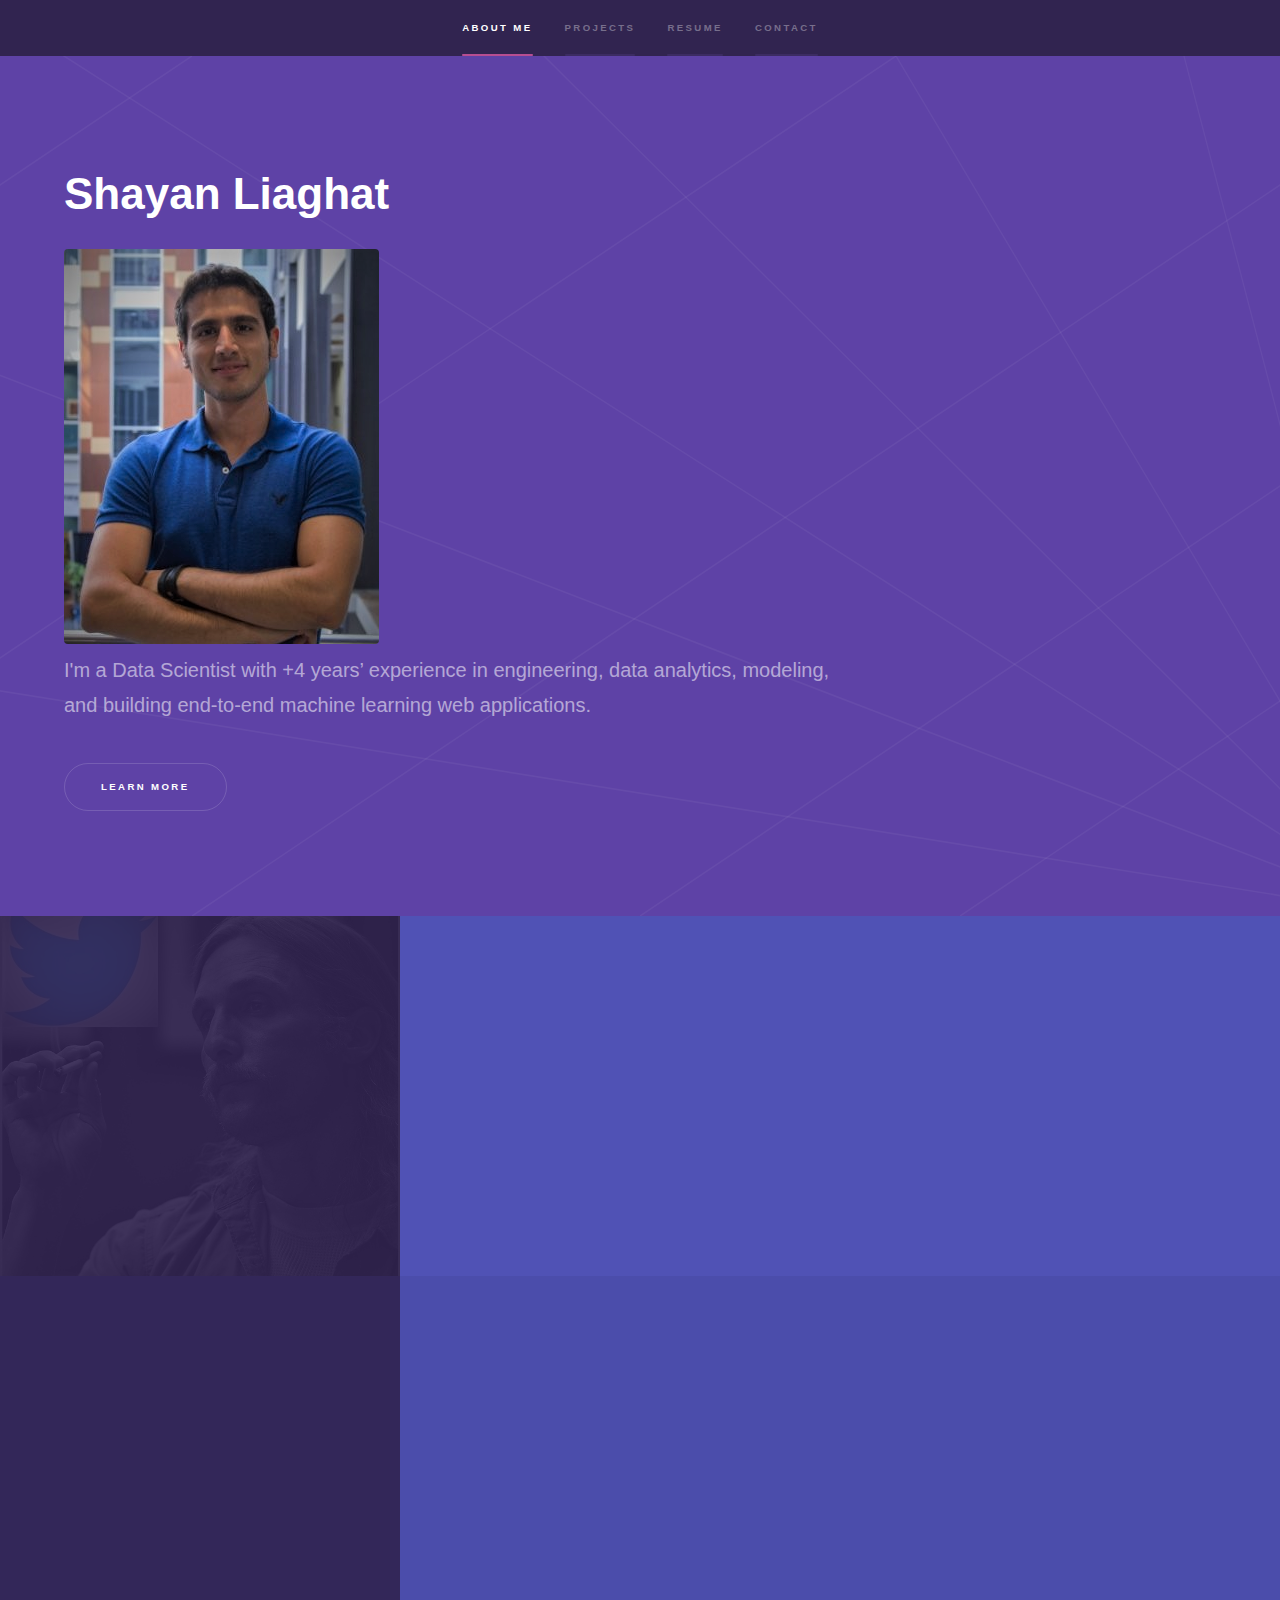
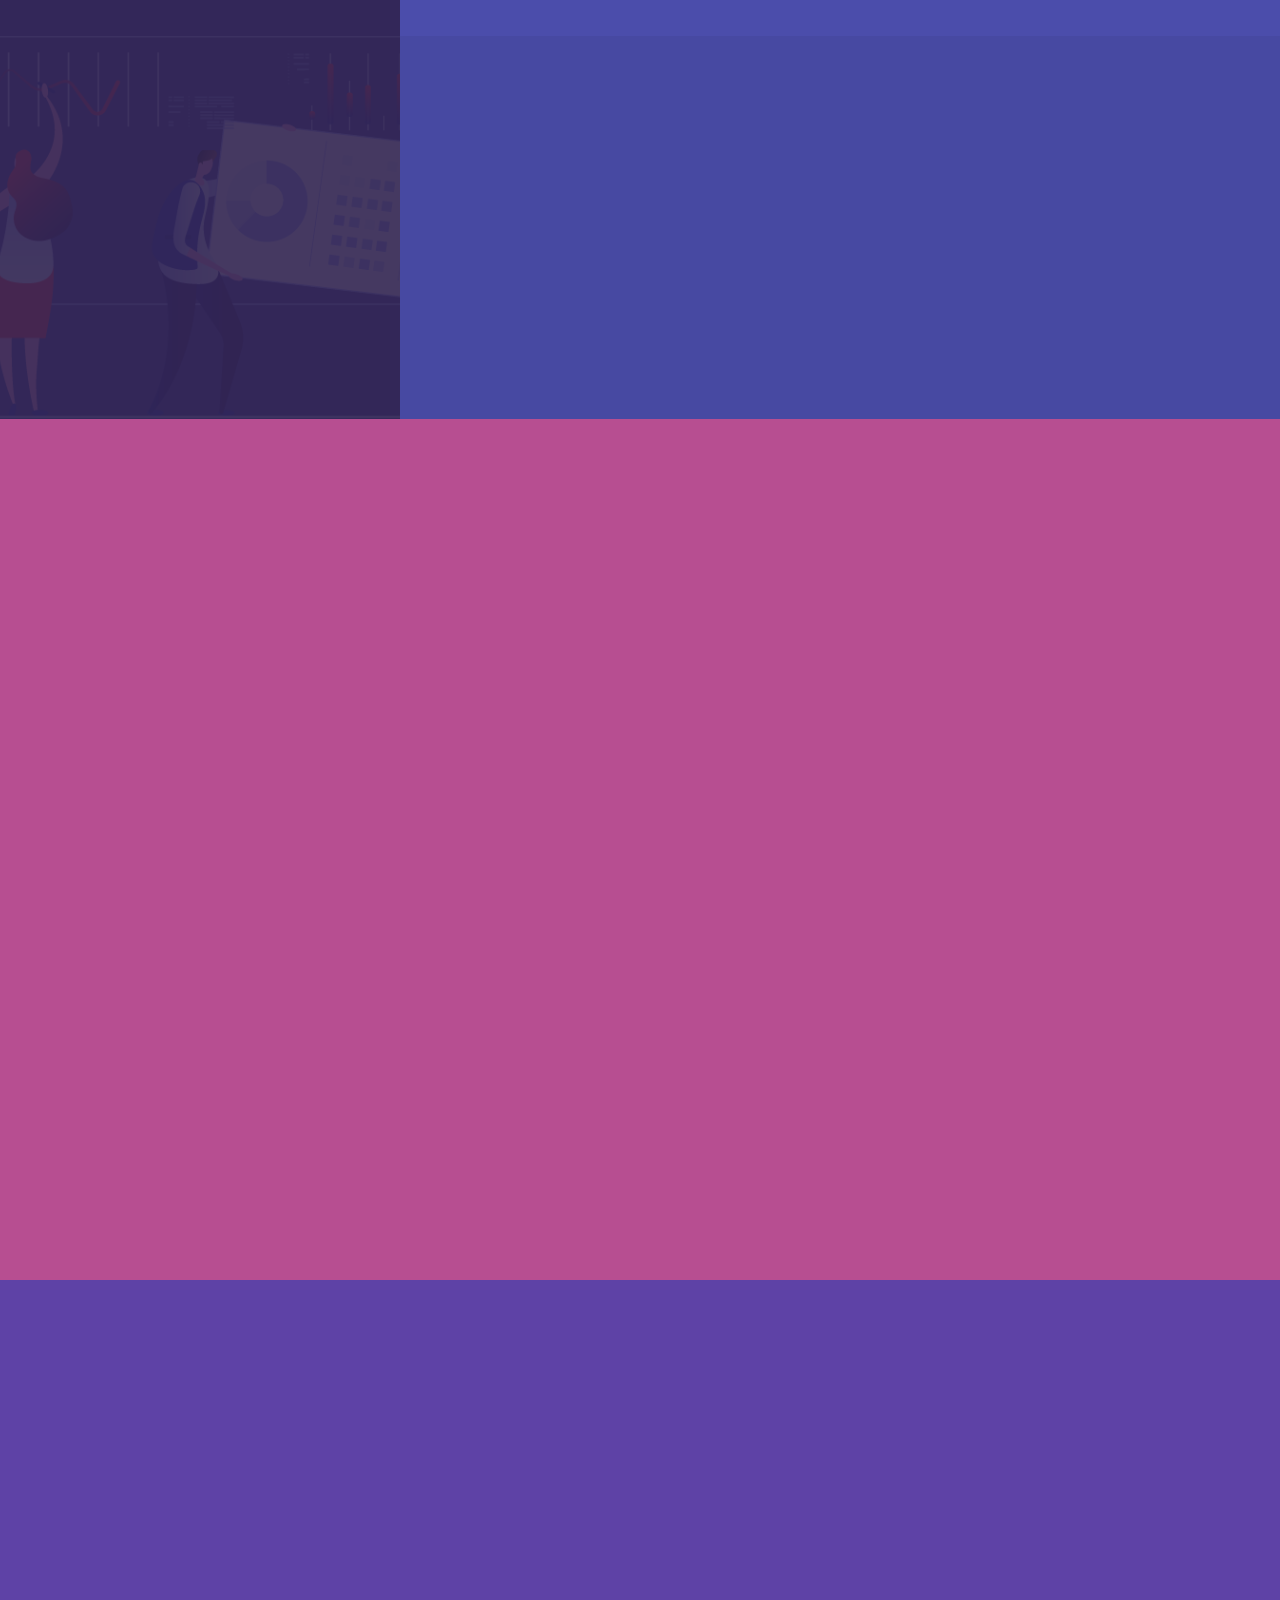
==== index.html @ 28a48e4f "adding MovieMe to website" ====
<!DOCTYPE HTML>
<html>
	<head>
		<title>Shayan Liaghat</title>
		<meta charset="utf-8" />
		<meta name="viewport" content="width=device-width, initial-scale=1, user-scalable=no" />
		<link rel="stylesheet" href="assets/css/main.css" />
		<noscript><link rel="stylesheet" href="assets/css/noscript.css" /></noscript>
	</head>
	<body class="is-preload">

		<!-- Sidebar -->
			<section id="sidebar">
				<div class="inner">
					<nav>
						<ul>
							<li><a href="#intro">About Me</a></li>
							<li><a href="#one">Projects</a></li>
							<li><a href="#two">Resume</a></li>
							<li><a href="#three">Contact</a></li>
						</ul>
					</nav>
				</div>
			</section>

		<!-- Wrapper -->
			<div id="wrapper">

				<!-- Intro -->
					<section id="intro" class="wrapper style1 fullscreen fade-up">
						<div class="inner">
							<h1>Shayan Liaghat</h1>
							<a href="#" class="image"><img src="images/linkedIn_pic.png" alt="" data-position="center center" /></a>
							<p>I'm a Data Scientist with +4 years’ experience in engineering, data analytics, modeling,<br />
								and building end-to-end machine learning web applications.</p>
							<ul class="actions">
								<li><a href="#one" class="button scrolly">Learn more</a></li>
							</ul>
						</div>
					</section>

				<!-- One -->
					<section id="one" class="wrapper style2 spotlights">
						<section>
							<a href="http://tweetdetective.eba-phmcemwv.us-east-2.elasticbeanstalk.com" class="image" target="_blank"><img src="images/tweet_detective_black&white.jpg" alt="" data-position="center center" /></a>
							<div class="content">
								<div class="inner">
									<h2>Tweet Detective</h2>
									<p>An end-to-end web application using Flask, Docker, and Elastic Beanstalk by scraping tweets and providing in-depth insights about specific businesses that could save business owners hours of tweets reading and analysing. </p>
									<ul class="actions">
										<li><a href="http://tweetdetective.eba-phmcemwv.us-east-2.elasticbeanstalk.com" class="button" target="_blank">Web App</a></li>
										<li><a href="https://github.com/2020ai/Tweet_Detective" class="button" target="_blank">Learn more on Github</a></li>
									</ul>
								</div>
							</div>
						</section>
						<section>
							<a href="http://movieme.eba-xeb4i3qf.us-east-2.elasticbeanstalk.com/getRatings" class="image" target="_blank"><img src="images/MovieMe.jpg" alt="" data-position="center center" /></a>
							<div class="content">
								<div class="inner">
									<h2>Movie Me</h2>
									<p>An end-to-end Recommender System web application using PySpark, Flask, and Elastic Beanstalk using collaborative filtering with Spark's Alternating Least Squares (ALS) implementation. </p>
									<ul class="actions">
										<li><a href="http://movieme.eba-xeb4i3qf.us-east-2.elasticbeanstalk.com/getRatings" class="button" target="_blank">Web App</a></li>
										<li><a href="https://github.com/2020ai/MovieMe" class="button" target="_blank">Learn more on GitHub</a></li>
									</ul>
								</div>
							</div>
						</section>
						<section>
							<a href="https://branchy.ca/" class="image" target="_blank"><img src="images/branchy_bg.png" alt="" data-position="top center" /></a>
							<div class="content">
								<div class="inner">
									<h2>Branchy</h2>
									<h3>Smart E-commerce Service Analyzer</h3>
									<p>Developing an end-to-end data science product that can help retail store owners improve their services. Branchy does this by leveraging aspect sentiment analysis, topic modeling, and action-item summarization to derive insights from customer reviews.
									</p>
									<ul class="actions">
										<li><a href="https://branchy.ca/" class="button" target="_blank">Learn more</a></li>
									</ul>
								</div>
							</div>
						</section>
					</section>

				<!-- Two -->
					<section id="two" class="wrapper style3 fade-up">
						<div class="inner">
							<h2>Resume</h2>
							<embed src="images/ShayanLiaghat-Resume.pdf" type="application/pdf" width="100%" height="700px"/>
						</div>
					</section>

				<!-- Three -->
					<section id="three" class="wrapper style1 fade-up">
						<div class="inner">
							<h2>Get in touch</h2>
							<p>I am always looking to expand my network and connect with people. Feel free to reach out to me.</p>
							<div>
								<section>
									<ul class="contact">
										<li>
											<h3>Email</h3>
											<a href="#">shayanliaghat@gmail.com</a>
										</li>
										<li>
											<h3>Phone</h3>
											<span>+1 (289) 527-5429</span>
										</li>
										<li>
											<h3>Social</h3>
											<ul class="icons">
												<li><a href="https://www.linkedin.com/in/shayanliaghat/" class="icon brands fa-linkedin-in" target="_blank"><span class="label">LinkedIn</span></a></li>
												<li><a href="https://github.com/ShayanLiaghat" class="icon brands fa-github" target="_blank"><span class="label">GitHub</span></a></li>
												<li><a href="https://twitter.com/Shayan_Liaghat" class="icon brands fa-twitter" target="_blank"><span class="label">Twitter</span></a></li>
											</ul>
										</li>
									</ul>
								</section>
							</div>
						</div>
					</section>

			</div>

		<!-- Scripts -->
			<script src="assets/js/jquery.min.js"></script>
			<script src="assets/js/jquery.scrollex.min.js"></script>
			<script src="assets/js/jquery.scrolly.min.js"></script>
			<script src="assets/js/browser.min.js"></script>
			<script src="assets/js/breakpoints.min.js"></script>
			<script src="assets/js/util.js"></script>
			<script src="assets/js/main.js"></script>

	</body>
</html>
---- assets/css/main.css ----
@import url(fontawesome-all.min.css);

/*
	Hyperspace by HTML5 UP
	html5up.net | @ajlkn
	Free for personal and commercial use under the CCA 3.0 license (html5up.net/license)
*/

html, body, div, span, applet, object,
iframe, h1, h2, h3, h4, h5, h6, p, blockquote,
pre, a, abbr, acronym, address, big, cite,
code, del, dfn, em, img, ins, kbd, q, s, samp,
small, strike, strong, sub, sup, tt, var, b,
u, i, center, dl, dt, dd, ol, ul, li, fieldset,
form, label, legend, table, caption, tbody,
tfoot, thead, tr, th, td, article, aside,
canvas, details, embed, figure, figcaption,
footer, header, hgroup, menu, nav, output, ruby,
section, summary, time, mark, audio, video {
	margin: 0;
	padding: 0;
	border: 0;
	font-size: 100%;
	font: inherit;
	vertical-align: baseline;}

article, aside, details, figcaption, figure,
footer, header, hgroup, menu, nav, section {
	display: block;}

body {
	line-height: 1;
}

ol, ul {
	list-style: none;
}

blockquote, q {
	quotes: none;
}

	blockquote:before, blockquote:after, q:before, q:after {
		content: '';
		content: none;
	}

table {
	border-collapse: collapse;
	border-spacing: 0;
}

body {
	-webkit-text-size-adjust: none;
}

mark {
	background-color: transparent;
	color: inherit;
}

input::-moz-focus-inner {
	border: 0;
	padding: 0;
}

input, select, textarea {
	-moz-appearance: none;
	-webkit-appearance: none;
	-ms-appearance: none;
	appearance: none;
}

/* Basic */

	@-ms-viewport {
		width: device-width;
	}

	body {
		-ms-overflow-style: scrollbar;
	}

	@media screen and (max-width: 480px) {

		html, body {
			min-width: 320px;
		}

	}

	html {
		box-sizing: border-box;
	}

	*, *:before, *:after {
		box-sizing: inherit;
	}

	body {
		background: #312450;
	}

		body.is-preload *, body.is-preload *:before, body.is-preload *:after {
			-moz-animation: none !important;
			-webkit-animation: none !important;
			-ms-animation: none !important;
			animation: none !important;
			-moz-transition: none !important;
			-webkit-transition: none !important;
			-ms-transition: none !important;
			transition: none !important;
		}

/* Type */

	body, input, select, textarea {
		color: rgba(255, 255, 255, 0.55);
		font-family: Arial, Helvetica, sans-serif;
		font-size: 16.5pt;
		font-weight: normal;
		line-height: 1.75;
	}

		@media screen and (max-width: 1680px) {

			body, input, select, textarea {
				font-size: 13pt;
			}

		}

		@media screen and (max-width: 1280px) {

			body, input, select, textarea {
				font-size: 12pt;
			}

		}

		@media screen and (max-width: 360px) {

			body, input, select, textarea {
				font-size: 11pt;
			}

		}

	a {
		-moz-transition: color 0.2s ease, border-bottom-color 0.2s ease;
		-webkit-transition: color 0.2s ease, border-bottom-color 0.2s ease;
		-ms-transition: color 0.2s ease, border-bottom-color 0.2s ease;
		transition: color 0.2s ease, border-bottom-color 0.2s ease;
		border-bottom: dotted 1px rgba(255, 255, 255, 0.35);
		color: inherit;
		text-decoration: none;
	}

		a:hover {
			border-bottom-color: transparent;
			color: #ffffff;
		}

	strong, b {
		color: #ffffff;
		font-weight: bold;
	}

	em, i {
		font-style: italic;
	}

	p {
		margin: 0 0 2em 0;
	}

	h1, h2, h3, h4, h5, h6 {
		color: #ffffff;
		font-weight: bold;
		line-height: 1.5;
		margin: 0 0 0.5em 0;
	}

		h1 a, h2 a, h3 a, h4 a, h5 a, h6 a {
			color: inherit;
			text-decoration: none;
		}

	h1 {
		font-size: 2.75em;
	}

		h1.major {
			margin: 0 0 1.3em 0;
			position: relative;
			padding-bottom: 0.35em;
		}

			h1.major:after {
				background-image: -moz-linear-gradient(to right, #5e42a6, #b74e91);
				background-image: -webkit-linear-gradient(to right, #5e42a6, #b74e91);
				background-image: -ms-linear-gradient(to right, #5e42a6, #b74e91);
				background-image: linear-gradient(to right, #5e42a6, #b74e91);
				-moz-transition: max-width 0.2s ease;
				-webkit-transition: max-width 0.2s ease;
				-ms-transition: max-width 0.2s ease;
				transition: max-width 0.2s ease;
				border-radius: 0.2em;
				bottom: 0;
				content: '';
				height: 0.05em;
				position: absolute;
				right: 0;
				width: 100%;
			}

	h2 {
		font-size: 1.75em;
	}

	h3 {
		font-size: 1.1em;
	}

	h4 {
		font-size: 1em;
	}

	h5 {
		font-size: 0.8em;
	}

	h6 {
		font-size: 0.6em;
	}

	@media screen and (max-width: 736px) {

		h1 {
			font-size: 2em;
		}

		h2 {
			font-size: 1.25em;
		}

		h3 {
			font-size: 1em;
		}

		h4 {
			font-size: 0.8em;
		}

		h5 {
			font-size: 0.6em;
		}

		h6 {
			font-size: 0.6em;
		}

	}

	sub {
		font-size: 0.8em;
		position: relative;
		top: 0.5em;
	}

	sup {
		font-size: 0.8em;
		position: relative;
		top: -0.5em;
	}

	blockquote {
		border-left: solid 4px rgba(255, 255, 255, 0.15);
		font-style: italic;
		margin: 0 0 2em 0;
		padding: 0.5em 0 0.5em 2em;
	}

	code {
		background: rgba(255, 255, 255, 0.05);
		border-radius: 0.25em;
		border: solid 1px rgba(255, 255, 255, 0.15);
		font-family: "Courier New", monospace;
		font-size: 0.9em;
		margin: 0 0.25em;
		padding: 0.25em 0.65em;
	}

	pre {
		-webkit-overflow-scrolling: touch;
		font-family: "Courier New", monospace;
		font-size: 0.9em;
		margin: 0 0 2em 0;
	}

		pre code {
			display: block;
			line-height: 1.75em;
			padding: 1em 1.5em;
			overflow-x: auto;
		}

	hr {
		border: 0;
		border-bottom: solid 1px rgba(255, 255, 255, 0.15);
		margin: 2em 0;
	}

		hr.major {
			margin: 3em 0;
		}

	.align-left {
		text-align: left;
	}

	.align-center {
		text-align: center;
	}

	.align-right {
		text-align: right;
	}

/* Row */

	.row {
		display: flex;
		flex-wrap: wrap;
		box-sizing: border-box;
		align-items: stretch;
	}

		.row > * {
			box-sizing: border-box;
		}

		.row.gtr-uniform > * > :last-child {
			margin-bottom: 0;
		}

		.row.aln-left {
			justify-content: flex-start;
		}

		.row.aln-center {
			justify-content: center;
		}

		.row.aln-right {
			justify-content: flex-end;
		}

		.row.aln-top {
			align-items: flex-start;
		}

		.row.aln-middle {
			align-items: center;
		}

		.row.aln-bottom {
			align-items: flex-end;
		}

		.row > .imp {
			order: -1;
		}

		.row > .col-1 {
			width: 8.33333%;
		}

		.row > .off-1 {
			margin-left: 8.33333%;
		}

		.row > .col-2 {
			width: 16.66667%;
		}

		.row > .off-2 {
			margin-left: 16.66667%;
		}

		.row > .col-3 {
			width: 25%;
		}

		.row > .off-3 {
			margin-left: 25%;
		}

		.row > .col-4 {
			width: 33.33333%;
		}

		.row > .off-4 {
			margin-left: 33.33333%;
		}

		.row > .col-5 {
			width: 41.66667%;
		}

		.row > .off-5 {
			margin-left: 41.66667%;
		}

		.row > .col-6 {
			width: 50%;
		}

		.row > .off-6 {
			margin-left: 50%;
		}

		.row > .col-7 {
			width: 58.33333%;
		}

		.row > .off-7 {
			margin-left: 58.33333%;
		}

		.row > .col-8 {
			width: 66.66667%;
		}

		.row > .off-8 {
			margin-left: 66.66667%;
		}

		.row > .col-9 {
			width: 75%;
		}

		.row > .off-9 {
			margin-left: 75%;
		}

		.row > .col-10 {
			width: 83.33333%;
		}

		.row > .off-10 {
			margin-left: 83.33333%;
		}

		.row > .col-11 {
			width: 91.66667%;
		}

		.row > .off-11 {
			margin-left: 91.66667%;
		}

		.row > .col-12 {
			width: 100%;
		}

		.row > .off-12 {
			margin-left: 100%;
		}

		.row.gtr-0 {
			margin-top: 0;
			margin-left: 0em;
		}

			.row.gtr-0 > * {
				padding: 0 0 0 0em;
			}

			.row.gtr-0.gtr-uniform {
				margin-top: 0em;
			}

				.row.gtr-0.gtr-uniform > * {
					padding-top: 0em;
				}

		.row.gtr-25 {
			margin-top: 0;
			margin-left: -0.375em;
		}

			.row.gtr-25 > * {
				padding: 0 0 0 0.375em;
			}

			.row.gtr-25.gtr-uniform {
				margin-top: -0.375em;
			}

				.row.gtr-25.gtr-uniform > * {
					padding-top: 0.375em;
				}

		.row.gtr-50 {
			margin-top: 0;
			margin-left: -0.75em;
		}

			.row.gtr-50 > * {
				padding: 0 0 0 0.75em;
			}

			.row.gtr-50.gtr-uniform {
				margin-top: -0.75em;
			}

				.row.gtr-50.gtr-uniform > * {
					padding-top: 0.75em;
				}

		.row {
			margin-top: 0;
			margin-left: -1.5em;
		}

			.row > * {
				padding: 0 0 0 1.5em;
			}

			.row.gtr-uniform {
				margin-top: -1.5em;
			}

				.row.gtr-uniform > * {
					padding-top: 1.5em;
				}

		.row.gtr-150 {
			margin-top: 0;
			margin-left: -2.25em;
		}

			.row.gtr-150 > * {
				padding: 0 0 0 2.25em;
			}

			.row.gtr-150.gtr-uniform {
				margin-top: -2.25em;
			}

				.row.gtr-150.gtr-uniform > * {
					padding-top: 2.25em;
				}

		.row.gtr-200 {
			margin-top: 0;
			margin-left: -3em;
		}

			.row.gtr-200 > * {
				padding: 0 0 0 3em;
			}

			.row.gtr-200.gtr-uniform {
				margin-top: -3em;
			}

				.row.gtr-200.gtr-uniform > * {
					padding-top: 3em;
				}

		@media screen and (max-width: 1680px) {

			.row {
				display: flex;
				flex-wrap: wrap;
				box-sizing: border-box;
				align-items: stretch;
			}

				.row > * {
					box-sizing: border-box;
				}

				.row.gtr-uniform > * > :last-child {
					margin-bottom: 0;
				}

				.row.aln-left {
					justify-content: flex-start;
				}

				.row.aln-center {
					justify-content: center;
				}

				.row.aln-right {
					justify-content: flex-end;
				}

				.row.aln-top {
					align-items: flex-start;
				}

				.row.aln-middle {
					align-items: center;
				}

				.row.aln-bottom {
					align-items: flex-end;
				}

				.row > .imp-xlarge {
					order: -1;
				}

				.row > .col-1-xlarge {
					width: 8.33333%;
				}

				.row > .off-1-xlarge {
					margin-left: 8.33333%;
				}

				.row > .col-2-xlarge {
					width: 16.66667%;
				}

				.row > .off-2-xlarge {
					margin-left: 16.66667%;
				}

				.row > .col-3-xlarge {
					width: 25%;
				}

				.row > .off-3-xlarge {
					margin-left: 25%;
				}

				.row > .col-4-xlarge {
					width: 33.33333%;
				}

				.row > .off-4-xlarge {
					margin-left: 33.33333%;
				}

				.row > .col-5-xlarge {
					width: 41.66667%;
				}

				.row > .off-5-xlarge {
					margin-left: 41.66667%;
				}

				.row > .col-6-xlarge {
					width: 50%;
				}

				.row > .off-6-xlarge {
					margin-left: 50%;
				}

				.row > .col-7-xlarge {
					width: 58.33333%;
				}

				.row > .off-7-xlarge {
					margin-left: 58.33333%;
				}

				.row > .col-8-xlarge {
					width: 66.66667%;
				}

				.row > .off-8-xlarge {
					margin-left: 66.66667%;
				}

				.row > .col-9-xlarge {
					width: 75%;
				}

				.row > .off-9-xlarge {
					margin-left: 75%;
				}

				.row > .col-10-xlarge {
					width: 83.33333%;
				}

				.row > .off-10-xlarge {
					margin-left: 83.33333%;
				}

				.row > .col-11-xlarge {
					width: 91.66667%;
				}

				.row > .off-11-xlarge {
					margin-left: 91.66667%;
				}

				.row > .col-12-xlarge {
					width: 100%;
				}

				.row > .off-12-xlarge {
					margin-left: 100%;
				}

				.row.gtr-0 {
					margin-top: 0;
					margin-left: 0em;
				}

					.row.gtr-0 > * {
						padding: 0 0 0 0em;
					}

					.row.gtr-0.gtr-uniform {
						margin-top: 0em;
					}

						.row.gtr-0.gtr-uniform > * {
							padding-top: 0em;
						}

				.row.gtr-25 {
					margin-top: 0;
					margin-left: -0.375em;
				}

					.row.gtr-25 > * {
						padding: 0 0 0 0.375em;
					}

					.row.gtr-25.gtr-uniform {
						margin-top: -0.375em;
					}

						.row.gtr-25.gtr-uniform > * {
							padding-top: 0.375em;
						}

				.row.gtr-50 {
					margin-top: 0;
					margin-left: -0.75em;
				}

					.row.gtr-50 > * {
						padding: 0 0 0 0.75em;
					}

					.row.gtr-50.gtr-uniform {
						margin-top: -0.75em;
					}

						.row.gtr-50.gtr-uniform > * {
							padding-top: 0.75em;
						}

				.row {
					margin-top: 0;
					margin-left: -1.5em;
				}

					.row > * {
						padding: 0 0 0 1.5em;
					}

					.row.gtr-uniform {
						margin-top: -1.5em;
					}

						.row.gtr-uniform > * {
							padding-top: 1.5em;
						}

				.row.gtr-150 {
					margin-top: 0;
					margin-left: -2.25em;
				}

					.row.gtr-150 > * {
						padding: 0 0 0 2.25em;
					}

					.row.gtr-150.gtr-uniform {
						margin-top: -2.25em;
					}

						.row.gtr-150.gtr-uniform > * {
							padding-top: 2.25em;
						}

				.row.gtr-200 {
					margin-top: 0;
					margin-left: -3em;
				}

					.row.gtr-200 > * {
						padding: 0 0 0 3em;
					}

					.row.gtr-200.gtr-uniform {
						margin-top: -3em;
					}

						.row.gtr-200.gtr-uniform > * {
							padding-top: 3em;
						}

		}

		@media screen and (max-width: 1280px) {

			.row {
				display: flex;
				flex-wrap: wrap;
				box-sizing: border-box;
				align-items: stretch;
			}

				.row > * {
					box-sizing: border-box;
				}

				.row.gtr-uniform > * > :last-child {
					margin-bottom: 0;
				}

				.row.aln-left {
					justify-content: flex-start;
				}

				.row.aln-center {
					justify-content: center;
				}

				.row.aln-right {
					justify-content: flex-end;
				}

				.row.aln-top {
					align-items: flex-start;
				}

				.row.aln-middle {
					align-items: center;
				}

				.row.aln-bottom {
					align-items: flex-end;
				}

				.row > .imp-large {
					order: -1;
				}

				.row > .col-1-large {
					width: 8.33333%;
				}

				.row > .off-1-large {
					margin-left: 8.33333%;
				}

				.row > .col-2-large {
					width: 16.66667%;
				}

				.row > .off-2-large {
					margin-left: 16.66667%;
				}

				.row > .col-3-large {
					width: 25%;
				}

				.row > .off-3-large {
					margin-left: 25%;
				}

				.row > .col-4-large {
					width: 33.33333%;
				}

				.row > .off-4-large {
					margin-left: 33.33333%;
				}

				.row > .col-5-large {
					width: 41.66667%;
				}

				.row > .off-5-large {
					margin-left: 41.66667%;
				}

				.row > .col-6-large {
					width: 50%;
				}

				.row > .off-6-large {
					margin-left: 50%;
				}

				.row > .col-7-large {
					width: 58.33333%;
				}

				.row > .off-7-large {
					margin-left: 58.33333%;
				}

				.row > .col-8-large {
					width: 66.66667%;
				}

				.row > .off-8-large {
					margin-left: 66.66667%;
				}

				.row > .col-9-large {
					width: 75%;
				}

				.row > .off-9-large {
					margin-left: 75%;
				}

				.row > .col-10-large {
					width: 83.33333%;
				}

				.row > .off-10-large {
					margin-left: 83.33333%;
				}

				.row > .col-11-large {
					width: 91.66667%;
				}

				.row > .off-11-large {
					margin-left: 91.66667%;
				}

				.row > .col-12-large {
					width: 100%;
				}

				.row > .off-12-large {
					margin-left: 100%;
				}

				.row.gtr-0 {
					margin-top: 0;
					margin-left: 0em;
				}

					.row.gtr-0 > * {
						padding: 0 0 0 0em;
					}

					.row.gtr-0.gtr-uniform {
						margin-top: 0em;
					}

						.row.gtr-0.gtr-uniform > * {
							padding-top: 0em;
						}

				.row.gtr-25 {
					margin-top: 0;
					margin-left: -0.375em;
				}

					.row.gtr-25 > * {
						padding: 0 0 0 0.375em;
					}

					.row.gtr-25.gtr-uniform {
						margin-top: -0.375em;
					}

						.row.gtr-25.gtr-uniform > * {
							padding-top: 0.375em;
						}

				.row.gtr-50 {
					margin-top: 0;
					margin-left: -0.75em;
				}

					.row.gtr-50 > * {
						padding: 0 0 0 0.75em;
					}

					.row.gtr-50.gtr-uniform {
						margin-top: -0.75em;
					}

						.row.gtr-50.gtr-uniform > * {
							padding-top: 0.75em;
						}

				.row {
					margin-top: 0;
					margin-left: -1.5em;
				}

					.row > * {
						padding: 0 0 0 1.5em;
					}

					.row.gtr-uniform {
						margin-top: -1.5em;
					}

						.row.gtr-uniform > * {
							padding-top: 1.5em;
						}

				.row.gtr-150 {
					margin-top: 0;
					margin-left: -2.25em;
				}

					.row.gtr-150 > * {
						padding: 0 0 0 2.25em;
					}

					.row.gtr-150.gtr-uniform {
						margin-top: -2.25em;
					}

						.row.gtr-150.gtr-uniform > * {
							padding-top: 2.25em;
						}

				.row.gtr-200 {
					margin-top: 0;
					margin-left: -3em;
				}

					.row.gtr-200 > * {
						padding: 0 0 0 3em;
					}

					.row.gtr-200.gtr-uniform {
						margin-top: -3em;
					}

						.row.gtr-200.gtr-uniform > * {
							padding-top: 3em;
						}

		}

		@media screen and (max-width: 980px) {

			.row {
				display: flex;
				flex-wrap: wrap;
				box-sizing: border-box;
				align-items: stretch;
			}

				.row > * {
					box-sizing: border-box;
				}

				.row.gtr-uniform > * > :last-child {
					margin-bottom: 0;
				}

				.row.aln-left {
					justify-content: flex-start;
				}

				.row.aln-center {
					justify-content: center;
				}

				.row.aln-right {
					justify-content: flex-end;
				}

				.row.aln-top {
					align-items: flex-start;
				}

				.row.aln-middle {
					align-items: center;
				}

				.row.aln-bottom {
					align-items: flex-end;
				}

				.row > .imp-medium {
					order: -1;
				}

				.row > .col-1-medium {
					width: 8.33333%;
				}

				.row > .off-1-medium {
					margin-left: 8.33333%;
				}

				.row > .col-2-medium {
					width: 16.66667%;
				}

				.row > .off-2-medium {
					margin-left: 16.66667%;
				}

				.row > .col-3-medium {
					width: 25%;
				}

				.row > .off-3-medium {
					margin-left: 25%;
				}

				.row > .col-4-medium {
					width: 33.33333%;
				}

				.row > .off-4-medium {
					margin-left: 33.33333%;
				}

				.row > .col-5-medium {
					width: 41.66667%;
				}

				.row > .off-5-medium {
					margin-left: 41.66667%;
				}

				.row > .col-6-medium {
					width: 50%;
				}

				.row > .off-6-medium {
					margin-left: 50%;
				}

				.row > .col-7-medium {
					width: 58.33333%;
				}

				.row > .off-7-medium {
					margin-left: 58.33333%;
				}

				.row > .col-8-medium {
					width: 66.66667%;
				}

				.row > .off-8-medium {
					margin-left: 66.66667%;
				}

				.row > .col-9-medium {
					width: 75%;
				}

				.row > .off-9-medium {
					margin-left: 75%;
				}

				.row > .col-10-medium {
					width: 83.33333%;
				}

				.row > .off-10-medium {
					margin-left: 83.33333%;
				}

				.row > .col-11-medium {
					width: 91.66667%;
				}

				.row > .off-11-medium {
					margin-left: 91.66667%;
				}

				.row > .col-12-medium {
					width: 100%;
				}

				.row > .off-12-medium {
					margin-left: 100%;
				}

				.row.gtr-0 {
					margin-top: 0;
					margin-left: 0em;
				}

					.row.gtr-0 > * {
						padding: 0 0 0 0em;
					}

					.row.gtr-0.gtr-uniform {
						margin-top: 0em;
					}

						.row.gtr-0.gtr-uniform > * {
							padding-top: 0em;
						}

				.row.gtr-25 {
					margin-top: 0;
					margin-left: -0.375em;
				}

					.row.gtr-25 > * {
						padding: 0 0 0 0.375em;
					}

					.row.gtr-25.gtr-uniform {
						margin-top: -0.375em;
					}

						.row.gtr-25.gtr-uniform > * {
							padding-top: 0.375em;
						}

				.row.gtr-50 {
					margin-top: 0;
					margin-left: -0.75em;
				}

					.row.gtr-50 > * {
						padding: 0 0 0 0.75em;
					}

					.row.gtr-50.gtr-uniform {
						margin-top: -0.75em;
					}

						.row.gtr-50.gtr-uniform > * {
							padding-top: 0.75em;
						}

				.row {
					margin-top: 0;
					margin-left: -1.5em;
				}

					.row > * {
						padding: 0 0 0 1.5em;
					}

					.row.gtr-uniform {
						margin-top: -1.5em;
					}

						.row.gtr-uniform > * {
							padding-top: 1.5em;
						}

				.row.gtr-150 {
					margin-top: 0;
					margin-left: -2.25em;
				}

					.row.gtr-150 > * {
						padding: 0 0 0 2.25em;
					}

					.row.gtr-150.gtr-uniform {
						margin-top: -2.25em;
					}

						.row.gtr-150.gtr-uniform > * {
							padding-top: 2.25em;
						}

				.row.gtr-200 {
					margin-top: 0;
					margin-left: -3em;
				}

					.row.gtr-200 > * {
						padding: 0 0 0 3em;
					}

					.row.gtr-200.gtr-uniform {
						margin-top: -3em;
					}

						.row.gtr-200.gtr-uniform > * {
							padding-top: 3em;
						}

		}

		@media screen and (max-width: 736px) {

			.row {
				display: flex;
				flex-wrap: wrap;
				box-sizing: border-box;
				align-items: stretch;
			}

				.row > * {
					box-sizing: border-box;
				}

				.row.gtr-uniform > * > :last-child {
					margin-bottom: 0;
				}

				.row.aln-left {
					justify-content: flex-start;
				}

				.row.aln-center {
					justify-content: center;
				}

				.row.aln-right {
					justify-content: flex-end;
				}

				.row.aln-top {
					align-items: flex-start;
				}

				.row.aln-middle {
					align-items: center;
				}

				.row.aln-bottom {
					align-items: flex-end;
				}

				.row > .imp-small {
					order: -1;
				}

				.row > .col-1-small {
					width: 8.33333%;
				}

				.row > .off-1-small {
					margin-left: 8.33333%;
				}

				.row > .col-2-small {
					width: 16.66667%;
				}

				.row > .off-2-small {
					margin-left: 16.66667%;
				}

				.row > .col-3-small {
					width: 25%;
				}

				.row > .off-3-small {
					margin-left: 25%;
				}

				.row > .col-4-small {
					width: 33.33333%;
				}

				.row > .off-4-small {
					margin-left: 33.33333%;
				}

				.row > .col-5-small {
					width: 41.66667%;
				}

				.row > .off-5-small {
					margin-left: 41.66667%;
				}

				.row > .col-6-small {
					width: 50%;
				}

				.row > .off-6-small {
					margin-left: 50%;
				}

				.row > .col-7-small {
					width: 58.33333%;
				}

				.row > .off-7-small {
					margin-left: 58.33333%;
				}

				.row > .col-8-small {
					width: 66.66667%;
				}

				.row > .off-8-small {
					margin-left: 66.66667%;
				}

				.row > .col-9-small {
					width: 75%;
				}

				.row > .off-9-small {
					margin-left: 75%;
				}

				.row > .col-10-small {
					width: 83.33333%;
				}

				.row > .off-10-small {
					margin-left: 83.33333%;
				}

				.row > .col-11-small {
					width: 91.66667%;
				}

				.row > .off-11-small {
					margin-left: 91.66667%;
				}

				.row > .col-12-small {
					width: 100%;
				}

				.row > .off-12-small {
					margin-left: 100%;
				}

				.row.gtr-0 {
					margin-top: 0;
					margin-left: 0em;
				}

					.row.gtr-0 > * {
						padding: 0 0 0 0em;
					}

					.row.gtr-0.gtr-uniform {
						margin-top: 0em;
					}

						.row.gtr-0.gtr-uniform > * {
							padding-top: 0em;
						}

				.row.gtr-25 {
					margin-top: 0;
					margin-left: -0.375em;
				}

					.row.gtr-25 > * {
						padding: 0 0 0 0.375em;
					}

					.row.gtr-25.gtr-uniform {
						margin-top: -0.375em;
					}

						.row.gtr-25.gtr-uniform > * {
							padding-top: 0.375em;
						}

				.row.gtr-50 {
					margin-top: 0;
					margin-left: -0.75em;
				}

					.row.gtr-50 > * {
						padding: 0 0 0 0.75em;
					}

					.row.gtr-50.gtr-uniform {
						margin-top: -0.75em;
					}

						.row.gtr-50.gtr-uniform > * {
							padding-top: 0.75em;
						}

				.row {
					margin-top: 0;
					margin-left: -1.5em;
				}

					.row > * {
						padding: 0 0 0 1.5em;
					}

					.row.gtr-uniform {
						margin-top: -1.5em;
					}

						.row.gtr-uniform > * {
							padding-top: 1.5em;
						}

				.row.gtr-150 {
					margin-top: 0;
					margin-left: -2.25em;
				}

					.row.gtr-150 > * {
						padding: 0 0 0 2.25em;
					}

					.row.gtr-150.gtr-uniform {
						margin-top: -2.25em;
					}

						.row.gtr-150.gtr-uniform > * {
							padding-top: 2.25em;
						}

				.row.gtr-200 {
					margin-top: 0;
					margin-left: -3em;
				}

					.row.gtr-200 > * {
						padding: 0 0 0 3em;
					}

					.row.gtr-200.gtr-uniform {
						margin-top: -3em;
					}

						.row.gtr-200.gtr-uniform > * {
							padding-top: 3em;
						}

		}

		@media screen and (max-width: 480px) {

			.row {
				display: flex;
				flex-wrap: wrap;
				box-sizing: border-box;
				align-items: stretch;
			}

				.row > * {
					box-sizing: border-box;
				}

				.row.gtr-uniform > * > :last-child {
					margin-bottom: 0;
				}

				.row.aln-left {
					justify-content: flex-start;
				}

				.row.aln-center {
					justify-content: center;
				}

				.row.aln-right {
					justify-content: flex-end;
				}

				.row.aln-top {
					align-items: flex-start;
				}

				.row.aln-middle {
					align-items: center;
				}

				.row.aln-bottom {
					align-items: flex-end;
				}

				.row > .imp-xsmall {
					order: -1;
				}

				.row > .col-1-xsmall {
					width: 8.33333%;
				}

				.row > .off-1-xsmall {
					margin-left: 8.33333%;
				}

				.row > .col-2-xsmall {
					width: 16.66667%;
				}

				.row > .off-2-xsmall {
					margin-left: 16.66667%;
				}

				.row > .col-3-xsmall {
					width: 25%;
				}

				.row > .off-3-xsmall {
					margin-left: 25%;
				}

				.row > .col-4-xsmall {
					width: 33.33333%;
				}

				.row > .off-4-xsmall {
					margin-left: 33.33333%;
				}

				.row > .col-5-xsmall {
					width: 41.66667%;
				}

				.row > .off-5-xsmall {
					margin-left: 41.66667%;
				}

				.row > .col-6-xsmall {
					width: 50%;
				}

				.row > .off-6-xsmall {
					margin-left: 50%;
				}

				.row > .col-7-xsmall {
					width: 58.33333%;
				}

				.row > .off-7-xsmall {
					margin-left: 58.33333%;
				}

				.row > .col-8-xsmall {
					width: 66.66667%;
				}

				.row > .off-8-xsmall {
					margin-left: 66.66667%;
				}

				.row > .col-9-xsmall {
					width: 75%;
				}

				.row > .off-9-xsmall {
					margin-left: 75%;
				}

				.row > .col-10-xsmall {
					width: 83.33333%;
				}

				.row > .off-10-xsmall {
					margin-left: 83.33333%;
				}

				.row > .col-11-xsmall {
					width: 91.66667%;
				}

				.row > .off-11-xsmall {
					margin-left: 91.66667%;
				}

				.row > .col-12-xsmall {
					width: 100%;
				}

				.row > .off-12-xsmall {
					margin-left: 100%;
				}

				.row.gtr-0 {
					margin-top: 0;
					margin-left: 0em;
				}

					.row.gtr-0 > * {
						padding: 0 0 0 0em;
					}

					.row.gtr-0.gtr-uniform {
						margin-top: 0em;
					}

						.row.gtr-0.gtr-uniform > * {
							padding-top: 0em;
						}

				.row.gtr-25 {
					margin-top: 0;
					margin-left: -0.375em;
				}

					.row.gtr-25 > * {
						padding: 0 0 0 0.375em;
					}

					.row.gtr-25.gtr-uniform {
						margin-top: -0.375em;
					}

						.row.gtr-25.gtr-uniform > * {
							padding-top: 0.375em;
						}

				.row.gtr-50 {
					margin-top: 0;
					margin-left: -0.75em;
				}

					.row.gtr-50 > * {
						padding: 0 0 0 0.75em;
					}

					.row.gtr-50.gtr-uniform {
						margin-top: -0.75em;
					}

						.row.gtr-50.gtr-uniform > * {
							padding-top: 0.75em;
						}

				.row {
					margin-top: 0;
					margin-left: -1.5em;
				}

					.row > * {
						padding: 0 0 0 1.5em;
					}

					.row.gtr-uniform {
						margin-top: -1.5em;
					}

						.row.gtr-uniform > * {
							padding-top: 1.5em;
						}

				.row.gtr-150 {
					margin-top: 0;
					margin-left: -2.25em;
				}

					.row.gtr-150 > * {
						padding: 0 0 0 2.25em;
					}

					.row.gtr-150.gtr-uniform {
						margin-top: -2.25em;
					}

						.row.gtr-150.gtr-uniform > * {
							padding-top: 2.25em;
						}

				.row.gtr-200 {
					margin-top: 0;
					margin-left: -3em;
				}

					.row.gtr-200 > * {
						padding: 0 0 0 3em;
					}

					.row.gtr-200.gtr-uniform {
						margin-top: -3em;
					}

						.row.gtr-200.gtr-uniform > * {
							padding-top: 3em;
						}

		}

/* Box */

	.box {
		border-radius: 0.25em;
		border: solid 1px rgba(255, 255, 255, 0.15);
		margin-bottom: 2em;
		padding: 1.5em;
	}

		.box > :last-child,
		.box > :last-child > :last-child,
		.box > :last-child > :last-child > :last-child {
			margin-bottom: 0;
		}

		.box.alt {
			border: 0;
			border-radius: 0;
			padding: 0;
		}

/* Button */

	input[type="submit"],
	input[type="reset"],
	input[type="button"],
	button,
	.button {
		-moz-appearance: none;
		-webkit-appearance: none;
		-ms-appearance: none;
		appearance: none;
		-moz-transition: border-color 0.2s ease;
		-webkit-transition: border-color 0.2s ease;
		-ms-transition: border-color 0.2s ease;
		transition: border-color 0.2s ease;
		background-color: transparent;
		border: solid 1px !important;
		border-color: rgba(255, 255, 255, 0.15) !important;
		border-radius: 3em;
		color: #ffffff !important;
		cursor: pointer;
		display: inline-block;
		font-size: 0.6em;
		font-weight: bold;
		height: calc(4.75em + 2px);
		letter-spacing: 0.25em;
		line-height: 4.75em;
		outline: 0;
		padding: 0 3.75em;
		position: relative;
		text-align: center;
		text-decoration: none;
		text-transform: uppercase;
		white-space: nowrap;
	}

		input[type="submit"]:after,
		input[type="reset"]:after,
		input[type="button"]:after,
		button:after,
		.button:after {
			-moz-transform: scale(0.25);
			-webkit-transform: scale(0.25);
			-ms-transform: scale(0.25);
			transform: scale(0.25);
			pointer-events: none;
			-moz-transition: opacity 0.2s ease, -moz-transform 0.2s ease;
			-webkit-transition: opacity 0.2s ease, -webkit-transform 0.2s ease;
			-ms-transition: opacity 0.2s ease, -ms-transform 0.2s ease;
			transition: opacity 0.2s ease, transform 0.2s ease;
			background: #ffffff;
			border-radius: 3em;
			content: '';
			height: 100%;
			left: 0;
			opacity: 0;
			position: absolute;
			top: 0;
			width: 100%;
		}

		input[type="submit"].icon:before,
		input[type="reset"].icon:before,
		input[type="button"].icon:before,
		button.icon:before,
		.button.icon:before {
			margin-right: 0.75em;
		}

		input[type="submit"].fit,
		input[type="reset"].fit,
		input[type="button"].fit,
		button.fit,
		.button.fit {
			width: 100%;
		}

		input[type="submit"].small,
		input[type="reset"].small,
		input[type="button"].small,
		button.small,
		.button.small {
			font-size: 0.4em;
		}

		input[type="submit"].large,
		input[type="reset"].large,
		input[type="button"].large,
		button.large,
		.button.large {
			font-size: 0.8em;
		}

		input[type="submit"].primary,
		input[type="reset"].primary,
		input[type="button"].primary,
		button.primary,
		.button.primary {
			background-color: #ffffff;
			color: #312450 !important;
		}

			input[type="submit"].primary:after,
			input[type="reset"].primary:after,
			input[type="button"].primary:after,
			button.primary:after,
			.button.primary:after {
				display: none;
			}

		input[type="submit"].disabled, input[type="submit"]:disabled,
		input[type="reset"].disabled,
		input[type="reset"]:disabled,
		input[type="button"].disabled,
		input[type="button"]:disabled,
		button.disabled,
		button:disabled,
		.button.disabled,
		.button:disabled {
			cursor: default;
			opacity: 0.5;
			pointer-events: none;
		}

		input[type="submit"]:hover,
		input[type="reset"]:hover,
		input[type="button"]:hover,
		button:hover,
		.button:hover {
			border-color: rgba(255, 255, 255, 0.55) !important;
		}

			input[type="submit"]:hover:after,
			input[type="reset"]:hover:after,
			input[type="button"]:hover:after,
			button:hover:after,
			.button:hover:after {
				opacity: 0.05;
				-moz-transform: scale(1);
				-webkit-transform: scale(1);
				-ms-transform: scale(1);
				transform: scale(1);
			}

			input[type="submit"]:hover:active,
			input[type="reset"]:hover:active,
			input[type="button"]:hover:active,
			button:hover:active,
			.button:hover:active {
				border-color: #ffffff !important;
			}

				input[type="submit"]:hover:active:after,
				input[type="reset"]:hover:active:after,
				input[type="button"]:hover:active:after,
				button:hover:active:after,
				.button:hover:active:after {
					opacity: 0.1;
				}

/* Features */

	.features {
		display: -moz-flex;
		display: -webkit-flex;
		display: -ms-flex;
		display: flex;
		-moz-flex-wrap: wrap;
		-webkit-flex-wrap: wrap;
		-ms-flex-wrap: wrap;
		flex-wrap: wrap;
		border-radius: 0.25em;
		border: solid 1px rgba(255, 255, 255, 0.15);
		background: rgba(255, 255, 255, 0.05);
		margin: 0 0 2em 0;
	}

		.features section {
			padding: 3.5em 3em 1em 7em ;
			width: 50%;
			border-top: solid 1px rgba(255, 255, 255, 0.15);
			position: relative;
		}

			.features section:nth-child(-n + 2) {
				border-top-width: 0;
			}

			.features section:nth-child(2n) {
				border-left: solid 1px rgba(255, 255, 255, 0.15);
			}

			.features section .icon {
				-moz-transition: opacity 0.5s ease, -moz-transform 0.5s ease;
				-webkit-transition: opacity 0.5s ease, -webkit-transform 0.5s ease;
				-ms-transition: opacity 0.5s ease, -ms-transform 0.5s ease;
				transition: opacity 0.5s ease, transform 0.5s ease;
				-moz-transition-delay: 1s;
				-webkit-transition-delay: 1s;
				-ms-transition-delay: 1s;
				transition-delay: 1s;
				-moz-transform: scale(1);
				-webkit-transform: scale(1);
				-ms-transform: scale(1);
				transform: scale(1);
				position: absolute;
				left: 3em;
				top: 3em;
				opacity: 1;
			}

			.features section:nth-child(1) .icon {
				-moz-transition-delay: 0.15s;
				-webkit-transition-delay: 0.15s;
				-ms-transition-delay: 0.15s;
				transition-delay: 0.15s;
			}

			.features section:nth-child(2) .icon {
				-moz-transition-delay: 0.3s;
				-webkit-transition-delay: 0.3s;
				-ms-transition-delay: 0.3s;
				transition-delay: 0.3s;
			}

			.features section:nth-child(3) .icon {
				-moz-transition-delay: 0.45s;
				-webkit-transition-delay: 0.45s;
				-ms-transition-delay: 0.45s;
				transition-delay: 0.45s;
			}

			.features section:nth-child(4) .icon {
				-moz-transition-delay: 0.6s;
				-webkit-transition-delay: 0.6s;
				-ms-transition-delay: 0.6s;
				transition-delay: 0.6s;
			}

			.features section:nth-child(5) .icon {
				-moz-transition-delay: 0.75s;
				-webkit-transition-delay: 0.75s;
				-ms-transition-delay: 0.75s;
				transition-delay: 0.75s;
			}

			.features section:nth-child(6) .icon {
				-moz-transition-delay: 0.9s;
				-webkit-transition-delay: 0.9s;
				-ms-transition-delay: 0.9s;
				transition-delay: 0.9s;
			}

			.features section:nth-child(7) .icon {
				-moz-transition-delay: 1.05s;
				-webkit-transition-delay: 1.05s;
				-ms-transition-delay: 1.05s;
				transition-delay: 1.05s;
			}

			.features section:nth-child(8) .icon {
				-moz-transition-delay: 1.2s;
				-webkit-transition-delay: 1.2s;
				-ms-transition-delay: 1.2s;
				transition-delay: 1.2s;
			}

			.features section:nth-child(9) .icon {
				-moz-transition-delay: 1.35s;
				-webkit-transition-delay: 1.35s;
				-ms-transition-delay: 1.35s;
				transition-delay: 1.35s;
			}

			.features section:nth-child(10) .icon {
				-moz-transition-delay: 1.5s;
				-webkit-transition-delay: 1.5s;
				-ms-transition-delay: 1.5s;
				transition-delay: 1.5s;
			}

			.features section:nth-child(11) .icon {
				-moz-transition-delay: 1.65s;
				-webkit-transition-delay: 1.65s;
				-ms-transition-delay: 1.65s;
				transition-delay: 1.65s;
			}

			.features section:nth-child(12) .icon {
				-moz-transition-delay: 1.8s;
				-webkit-transition-delay: 1.8s;
				-ms-transition-delay: 1.8s;
				transition-delay: 1.8s;
			}

			.features section:nth-child(13) .icon {
				-moz-transition-delay: 1.95s;
				-webkit-transition-delay: 1.95s;
				-ms-transition-delay: 1.95s;
				transition-delay: 1.95s;
			}

			.features section:nth-child(14) .icon {
				-moz-transition-delay: 2.1s;
				-webkit-transition-delay: 2.1s;
				-ms-transition-delay: 2.1s;
				transition-delay: 2.1s;
			}

			.features section:nth-child(15) .icon {
				-moz-transition-delay: 2.25s;
				-webkit-transition-delay: 2.25s;
				-ms-transition-delay: 2.25s;
				transition-delay: 2.25s;
			}

			.features section:nth-child(16) .icon {
				-moz-transition-delay: 2.4s;
				-webkit-transition-delay: 2.4s;
				-ms-transition-delay: 2.4s;
				transition-delay: 2.4s;
			}

			.features section:nth-child(17) .icon {
				-moz-transition-delay: 2.55s;
				-webkit-transition-delay: 2.55s;
				-ms-transition-delay: 2.55s;
				transition-delay: 2.55s;
			}

			.features section:nth-child(18) .icon {
				-moz-transition-delay: 2.7s;
				-webkit-transition-delay: 2.7s;
				-ms-transition-delay: 2.7s;
				transition-delay: 2.7s;
			}

			.features section:nth-child(19) .icon {
				-moz-transition-delay: 2.85s;
				-webkit-transition-delay: 2.85s;
				-ms-transition-delay: 2.85s;
				transition-delay: 2.85s;
			}

			.features section:nth-child(20) .icon {
				-moz-transition-delay: 3s;
				-webkit-transition-delay: 3s;
				-ms-transition-delay: 3s;
				transition-delay: 3s;
			}

		.features.inactive section .icon {
			-moz-transform: scale(0.5);
			-webkit-transform: scale(0.5);
			-ms-transform: scale(0.5);
			transform: scale(0.5);
			opacity: 0;
		}

		@media screen and (max-width: 980px) {

			.features {
				display: block;
			}

				.features section {
					border-top-width: 1px !important;
					border-left-width: 0 !important;
					width: 100%;
				}

					.features section:first-child {
						border-top-width: 0 !important;
					}

		}

		@media screen and (max-width: 736px) {

			.features section {
				padding: 2.5em 1.5em 0.1em 5.5em ;
			}

				.features section .icon {
					left: 1.5em;
					top: 2em;
				}

		}

		@media screen and (max-width: 480px) {

			.features section {
				padding: 2em 1.5em 0.1em 1.5em ;
			}

				.features section .icon {
					left: 0;
					position: relative;
					top: 0;
				}

		}

/* Form */

	form {
		margin: 0 0 2em 0;
	}

		form > :last-child {
			margin-bottom: 0;
		}

		form > .fields {
			display: -moz-flex;
			display: -webkit-flex;
			display: -ms-flex;
			display: flex;
			-moz-flex-wrap: wrap;
			-webkit-flex-wrap: wrap;
			-ms-flex-wrap: wrap;
			flex-wrap: wrap;
			width: calc(100% + 3em);
			margin: -1.5em 0 2em -1.5em;
		}

			form > .fields > .field {
				-moz-flex-grow: 0;
				-webkit-flex-grow: 0;
				-ms-flex-grow: 0;
				flex-grow: 0;
				-moz-flex-shrink: 0;
				-webkit-flex-shrink: 0;
				-ms-flex-shrink: 0;
				flex-shrink: 0;
				padding: 1.5em 0 0 1.5em;
				width: calc(100% - 1.5em);
			}

				form > .fields > .field.half {
					width: calc(50% - 0.75em);
				}

				form > .fields > .field.third {
					width: calc(100%/3 - 0.5em);
				}

				form > .fields > .field.quarter {
					width: calc(25% - 0.375em);
				}

		@media screen and (max-width: 480px) {

			form > .fields {
				width: calc(100% + 3em);
				margin: -1.5em 0 2em -1.5em;
			}

				form > .fields > .field {
					padding: 1.5em 0 0 1.5em;
					width: calc(100% - 1.5em);
				}

					form > .fields > .field.half {
						width: calc(100% - 1.5em);
					}

					form > .fields > .field.third {
						width: calc(100% - 1.5em);
					}

					form > .fields > .field.quarter {
						width: calc(100% - 1.5em);
					}

		}

	label {
		color: #ffffff;
		font-weight: bold;
		line-height: 1.5;
		margin: 0 0 0.7em 0;
		display: block;
		font-size: 1.1em;
	}

	input[type="text"],
	input[type="password"],
	input[type="email"],
	input[type="tel"],
	select,
	textarea {
		-moz-appearance: none;
		-webkit-appearance: none;
		-ms-appearance: none;
		appearance: none;
		background: rgba(255, 255, 255, 0.05);
		border-radius: 0.25em;
		border: none;
		border: solid 1px rgba(255, 255, 255, 0.15);
		color: inherit;
		display: block;
		outline: 0;
		padding: 0 1em;
		text-decoration: none;
		width: 100%;
	}

		input[type="text"]:invalid,
		input[type="password"]:invalid,
		input[type="email"]:invalid,
		input[type="tel"]:invalid,
		select:invalid,
		textarea:invalid {
			box-shadow: none;
		}

		input[type="text"]:focus,
		input[type="password"]:focus,
		input[type="email"]:focus,
		input[type="tel"]:focus,
		select:focus,
		textarea:focus {
			border-color: #ffffff;
			box-shadow: 0 0 0 1px #ffffff;
		}

	select {
		background-image: url("data:image/svg+xml;charset=utf8,%3Csvg xmlns='http://www.w3.org/2000/svg' width='40' height='40' preserveAspectRatio='none' viewBox='0 0 40 40'%3E%3Cpath d='M9.4,12.3l10.4,10.4l10.4-10.4c0.2-0.2,0.5-0.4,0.9-0.4c0.3,0,0.6,0.1,0.9,0.4l3.3,3.3c0.2,0.2,0.4,0.5,0.4,0.9 c0,0.4-0.1,0.6-0.4,0.9L20.7,31.9c-0.2,0.2-0.5,0.4-0.9,0.4c-0.3,0-0.6-0.1-0.9-0.4L4.3,17.3c-0.2-0.2-0.4-0.5-0.4-0.9 c0-0.4,0.1-0.6,0.4-0.9l3.3-3.3c0.2-0.2,0.5-0.4,0.9-0.4S9.1,12.1,9.4,12.3z' fill='rgba(255, 255, 255, 0.15)' /%3E%3C/svg%3E");
		background-size: 1.25rem;
		background-repeat: no-repeat;
		background-position: calc(100% - 1rem) center;
		height: 2.75em;
		padding-right: 2.75em;
		text-overflow: ellipsis;
	}

		select option {
			color: #ffffff;
			background: #312450;
		}

		select:focus::-ms-value {
			background-color: transparent;
		}

		select::-ms-expand {
			display: none;
		}

	input[type="text"],
	input[type="password"],
	input[type="email"],
	select {
		height: 2.75em;
	}

	textarea {
		padding: 0.75em 1em;
	}

		body.is-ie textarea {
			min-height: 10em;
		}

	input[type="checkbox"],
	input[type="radio"] {
		-moz-appearance: none;
		-webkit-appearance: none;
		-ms-appearance: none;
		appearance: none;
		display: block;
		float: left;
		margin-right: -2em;
		opacity: 0;
		width: 1em;
		z-index: -1;
	}

		input[type="checkbox"] + label,
		input[type="radio"] + label {
			text-decoration: none;
			color: rgba(255, 255, 255, 0.55);
			cursor: pointer;
			display: inline-block;
			font-size: 1em;
			font-weight: normal;
			padding-left: 2.4em;
			padding-right: 0.75em;
			position: relative;
		}

			input[type="checkbox"] + label:before,
			input[type="radio"] + label:before {
				-moz-osx-font-smoothing: grayscale;
				-webkit-font-smoothing: antialiased;
				display: inline-block;
				font-style: normal;
				font-variant: normal;
				text-rendering: auto;
				line-height: 1;
				text-transform: none !important;
				font-family: 'Font Awesome 5 Free';
				font-weight: 900;
			}

			input[type="checkbox"] + label:before,
			input[type="radio"] + label:before {
				background: rgba(255, 255, 255, 0.05);
				border-radius: 0.25em;
				border: solid 1px rgba(255, 255, 255, 0.15);
				content: '';
				display: inline-block;
				font-size: 0.8em;
				height: 2.0625em;
				left: 0;
				line-height: 2.0625em;
				position: absolute;
				text-align: center;
				top: 0;
				width: 2.0625em;
			}

		input[type="checkbox"]:checked + label:before,
		input[type="radio"]:checked + label:before {
			background: #ffffff;
			border-color: #ffffff;
			color: #b74e91;
			content: '\f00c';
		}

		input[type="checkbox"]:focus + label:before,
		input[type="radio"]:focus + label:before {
			border-color: #ffffff;
			box-shadow: 0 0 0 1px #ffffff;
		}

	input[type="checkbox"] + label:before {
		border-radius: 0.25em;
	}

	input[type="radio"] + label:before {
		border-radius: 100%;
	}

	::-webkit-input-placeholder {
		color: rgba(255, 255, 255, 0.35) !important;
		opacity: 1.0;
	}

	:-moz-placeholder {
		color: rgba(255, 255, 255, 0.35) !important;
		opacity: 1.0;
	}

	::-moz-placeholder {
		color: rgba(255, 255, 255, 0.35) !important;
		opacity: 1.0;
	}

	:-ms-input-placeholder {
		color: rgba(255, 255, 255, 0.35) !important;
		opacity: 1.0;
	}

/* Icon */

	.icon {
		text-decoration: none;
		border-bottom: none;
		position: relative;
	}

		.icon:before {
			-moz-osx-font-smoothing: grayscale;
			-webkit-font-smoothing: antialiased;
			display: inline-block;
			font-style: normal;
			font-variant: normal;
			text-rendering: auto;
			line-height: 1;
			text-transform: none !important;
			font-family: 'Font Awesome 5 Free';
			font-weight: 400;
		}

		.icon > .label {
			display: none;
		}

		.icon:before {
			line-height: inherit;
		}

		.icon.solid:before {
			font-weight: 900;
		}

		.icon.brands:before {
			font-family: 'Font Awesome 5 Brands';
		}

		.icon.major {
			width: 2.5em;
			height: 2.5em;
			display: block;
			background: #ffffff;
			border-radius: 100%;
			color: #312450;
			text-align: center;
			line-height: 2.5em;
			margin: 0 0 1.3em 0;
		}

			.icon.major:before {
				font-size: 1.25em;
			}

				.wrapper.style1 .icon.major:before {
					color: #5e42a6;
				}

				.wrapper.style1-alt .icon.major:before {
					color: #493382;
				}

				.wrapper.style2 .icon.major:before {
					color: #5052b5;
				}

				.wrapper.style2-alt .icon.major:before {
					color: #3e4094;
				}

				.wrapper.style3 .icon.major:before {
					color: #b74e91;
				}

				.wrapper.style3-alt .icon.major:before {
					color: #953d75;
				}

/* Image */

	.image {
		border-radius: 0.25em;
		border: 0;
		display: inline-block;
		position: relative;
	}

		.image img {
			border-radius: 0.25em;
			display: block;
		}

		.image.left, .image.right {
			max-width: 40%;
		}

			.image.left img, .image.right img {
				width: 100%;
			}

		.image.left {
			float: left;
			margin: 0 1.5em 1em 0;
			top: 0.25em;
		}

		.image.right {
			float: right;
			margin: 0 0 1em 1.5em;
			top: 0.25em;
		}

		.image.fit {
			display: block;
			margin: 0 0 2em 0;
			width: 100%;
		}

			.image.fit img {
				width: 100%;
			}

		.image.main {
			display: block;
			margin: 0 0 3em 0;
			width: 100%;
		}

			.image.main img {
				width: 100%;
			}

/* List */

	ol {
		list-style: decimal;
		margin: 0 0 2em 0;
		padding-left: 1.25em;
	}

		ol li {
			padding-left: 0.25em;
		}

	ul {
		list-style: disc;
		margin: 0 0 2em 0;
		padding-left: 1em;
	}

		ul li {
			padding-left: 0.5em;
		}

		ul.alt {
			list-style: none;
			padding-left: 0;
		}

			ul.alt li {
				border-top: solid 1px rgba(255, 255, 255, 0.15);
				padding: 0.5em 0;
			}

				ul.alt li:first-child {
					border-top: 0;
					padding-top: 0;
				}

	dl {
		margin: 0 0 2em 0;
	}

		dl dt {
			display: block;
			font-weight: bold;
			margin: 0 0 1em 0;
		}

		dl dd {
			margin-left: 2em;
		}

/* Actions */

	ul.actions {
		display: -moz-flex;
		display: -webkit-flex;
		display: -ms-flex;
		display: flex;
		cursor: default;
		list-style: none;
		margin-left: -1em;
		padding-left: 0;
	}

		ul.actions li {
			padding: 0 0 0 1em;
			vertical-align: middle;
		}

		ul.actions.special {
			-moz-justify-content: center;
			-webkit-justify-content: center;
			-ms-justify-content: center;
			justify-content: center;
			width: 100%;
			margin-left: 0;
		}

			ul.actions.special li:first-child {
				padding-left: 0;
			}

		ul.actions.stacked {
			-moz-flex-direction: column;
			-webkit-flex-direction: column;
			-ms-flex-direction: column;
			flex-direction: column;
			margin-left: 0;
		}

			ul.actions.stacked li {
				padding: 1.3em 0 0 0;
			}

				ul.actions.stacked li:first-child {
					padding-top: 0;
				}

		ul.actions.fit {
			width: calc(100% + 1em);
		}

			ul.actions.fit li {
				-moz-flex-grow: 1;
				-webkit-flex-grow: 1;
				-ms-flex-grow: 1;
				flex-grow: 1;
				-moz-flex-shrink: 1;
				-webkit-flex-shrink: 1;
				-ms-flex-shrink: 1;
				flex-shrink: 1;
				width: 100%;
			}

				ul.actions.fit li > * {
					width: 100%;
				}

			ul.actions.fit.stacked {
				width: 100%;
			}

		@media screen and (max-width: 480px) {

			ul.actions:not(.fixed) {
				-moz-flex-direction: column;
				-webkit-flex-direction: column;
				-ms-flex-direction: column;
				flex-direction: column;
				margin-left: 0;
				width: 100% !important;
			}

				ul.actions:not(.fixed) li {
					-moz-flex-grow: 1;
					-webkit-flex-grow: 1;
					-ms-flex-grow: 1;
					flex-grow: 1;
					-moz-flex-shrink: 1;
					-webkit-flex-shrink: 1;
					-ms-flex-shrink: 1;
					flex-shrink: 1;
					padding: 1em 0 0 0;
					text-align: center;
					width: 100%;
				}

					ul.actions:not(.fixed) li > * {
						width: 100%;
					}

					ul.actions:not(.fixed) li:first-child {
						padding-top: 0;
					}

					ul.actions:not(.fixed) li input[type="submit"],
					ul.actions:not(.fixed) li input[type="reset"],
					ul.actions:not(.fixed) li input[type="button"],
					ul.actions:not(.fixed) li button,
					ul.actions:not(.fixed) li .button {
						width: 100%;
					}

						ul.actions:not(.fixed) li input[type="submit"].icon:before,
						ul.actions:not(.fixed) li input[type="reset"].icon:before,
						ul.actions:not(.fixed) li input[type="button"].icon:before,
						ul.actions:not(.fixed) li button.icon:before,
						ul.actions:not(.fixed) li .button.icon:before {
							margin-left: -0.5rem;
						}

		}

/* Contact */

	ul.contact {
		list-style: none;
		padding: 0;
	}

		ul.contact > li {
			padding: 0;
			margin: 1.5em 0 0 0;
		}

			ul.contact > li:first-child {
				margin-top: 0;
			}

/* Icons */

	ul.icons {
		cursor: default;
		list-style: none;
		padding-left: 0;
	}

		ul.icons li {
			display: inline-block;
			padding: 0 0.75em 0 0;
		}

			ul.icons li:last-child {
				padding-right: 0;
			}

			ul.icons li > a, ul.icons li > span {
				border: 0;
			}

				ul.icons li > a .label, ul.icons li > span .label {
					display: none;
				}

/* Menu */

	ul.menu {
		list-style: none;
		padding: 0;
	}

		ul.menu > li {
			border-left: solid 1px rgba(255, 255, 255, 0.15);
			display: inline-block;
			line-height: 1;
			margin-left: 1.5em;
			padding: 0 0 0 1.5em;
		}

			ul.menu > li:first-child {
				border-left: 0;
				margin: 0;
				padding-left: 0;
			}

		@media screen and (max-width: 480px) {

			ul.menu > li {
				border-left: 0;
				display: block;
				line-height: inherit;
				margin: 0.5em 0 0 0;
				padding-left: 0;
			}

		}

/* Section/Article */

	section.special, article.special {
		text-align: center;
	}

	header p {
		color: rgba(255, 255, 255, 0.35);
		position: relative;
		margin: 0 0 1.5em 0;
	}

	header h2 + p {
		font-size: 1.25em;
		margin-top: -1em;
		line-height: 1.5em;
	}

	header h3 + p {
		font-size: 1.1em;
		margin-top: -0.8em;
		line-height: 1.5em;
	}

	header h4 + p,
	header h5 + p,
	header h6 + p {
		font-size: 0.9em;
		margin-top: -0.6em;
		line-height: 1.5em;
	}

/* Split */

	.split {
		display: -moz-flex;
		display: -webkit-flex;
		display: -ms-flex;
		display: flex;
	}

		.split > * {
			width: calc(50% - 2.5em);
		}

		.split > :nth-child(2n - 1) {
			padding-right: 2.5em;
			border-right: solid 1px rgba(255, 255, 255, 0.15);
		}

		.split > :nth-child(2n) {
			padding-left: 2.5em;
		}

		.split.style1 > :nth-child(2n - 1) {
			width: calc(66.66666% - 2.5em);
		}

		.split.style1 > :nth-child(2n) {
			width: calc(33.33333% - 2.5em);
		}

		@media screen and (max-width: 1680px) {

			.split > * {
				width: calc(50% - 2em);
			}

			.split > :nth-child(2n - 1) {
				padding-right: 2em;
			}

			.split > :nth-child(2n) {
				padding-left: 2em;
			}

			.split.style1 > :nth-child(2n - 1) {
				width: calc(66.66666% - 2em);
			}

			.split.style1 > :nth-child(2n) {
				width: calc(33.33333% - 2em);
			}

		}

		@media screen and (max-width: 980px) {

			.split {
				display: block;
			}

				.split > * {
					border-top: solid 1px rgba(255, 255, 255, 0.15);
					margin: 4em 0 0 0;
					padding: 4em 0 0 0;
					width: 100% !important;
				}

				.split > :nth-child(2n - 1) {
					border-right: 0;
					padding-right: 0;
				}

				.split > :nth-child(2n) {
					padding-left: 0;
				}

				.split > :first-child {
					border-top: 0;
					margin-top: 0;
					padding-top: 0;
				}

		}

		@media screen and (max-width: 736px) {

			.split > * {
				margin: 3em 0 0 0;
				padding: 3em 0 0 0;
			}

		}

/* Spotlights */

	.spotlights > section {
		display: -moz-flex;
		display: -webkit-flex;
		display: -ms-flex;
		display: flex;
		-moz-flex-direction: row;
		-webkit-flex-direction: row;
		-ms-flex-direction: row;
		flex-direction: row;
		min-height: 22.5em;
	}

		body.is-ie .spotlights > section {
			min-height: 0;
		}

		.spotlights > section > .image {
			background-position: center center;
			background-size: cover;
			border-radius: 0;
			display: block;
			position: relative;
			width: 25em;
		}

			.spotlights > section > .image img {
				border-radius: 0;
				display: block;
			}

			.spotlights > section > .image:before {
				-moz-transition: opacity 1s ease;
				-webkit-transition: opacity 1s ease;
				-ms-transition: opacity 1s ease;
				transition: opacity 1s ease;
				background: rgba(49, 36, 80, 0.9);
				content: '';
				display: block;
				height: 100%;
				left: 0;
				opacity: 0;
				position: absolute;
				top: 0;
				width: 100%;
			}

		.spotlights > section > .content {
			padding: 4em 5em 2em 5em ;
			display: -moz-flex;
			display: -webkit-flex;
			display: -ms-flex;
			display: flex;
			-moz-flex-direction: column;
			-webkit-flex-direction: column;
			-ms-flex-direction: column;
			flex-direction: column;
			-moz-justify-content: center;
			-webkit-justify-content: center;
			-ms-justify-content: center;
			justify-content: center;
			width: 50em;
			-ms-flex: 1;
		}

			.spotlights > section > .content > .inner {
				-moz-transform: translateX(0) translateY(0);
				-webkit-transform: translateX(0) translateY(0);
				-ms-transform: translateX(0) translateY(0);
				transform: translateX(0) translateY(0);
				-moz-transition: opacity 1s ease, -moz-transform 1s ease;
				-webkit-transition: opacity 1s ease, -webkit-transform 1s ease;
				-ms-transition: opacity 1s ease, -ms-transform 1s ease;
				transition: opacity 1s ease, transform 1s ease;
				opacity: 1;
			}

		.spotlights > section:nth-child(2) {
			background-color: rgba(0, 0, 0, 0.05);
		}

		.spotlights > section:nth-child(3) {
			background-color: rgba(0, 0, 0, 0.1);
		}

		.spotlights > section.inactive > .image:before,
		body.is-preload .spotlights > section > .image:before {
			opacity: 1;
		}

		.spotlights > section.inactive > .content > .inner,
		body.is-preload .spotlights > section > .content > .inner {
			-moz-transform: translateX(-1em);
			-webkit-transform: translateX(-1em);
			-ms-transform: translateX(-1em);
			transform: translateX(-1em);
			opacity: 0;
		}

		@media screen and (max-width: 1680px) {

			.spotlights > section > .content {
				padding: 4em 4em 2em 4em ;
			}

		}

		@media screen and (max-width: 980px) {

			.spotlights > section {
				display: block;
			}

				.spotlights > section > .image {
					width: 100%;
					height: 50vh;
				}

				.spotlights > section > .content {
					width: 100%;
				}

				.spotlights > section.inactive > .content > .inner,
				body.is-preload .spotlights > section > .content > .inner {
					-moz-transform: translateY(1em);
					-webkit-transform: translateY(1em);
					-ms-transform: translateY(1em);
					transform: translateY(1em);
				}

		}

		@media screen and (max-width: 736px) {

			.spotlights > section > .image {
				height: 50vh;
				min-height: 15em;
			}

			.spotlights > section > .content {
				padding: 3em 2em 1em 2em ;
			}

		}

/* Table */

	.table-wrapper {
		-webkit-overflow-scrolling: touch;
		overflow-x: auto;
	}

	table {
		margin: 0 0 2em 0;
		width: 100%;
	}

		table tbody tr {
			border: solid 1px rgba(255, 255, 255, 0.15);
			border-left: 0;
			border-right: 0;
		}

			table tbody tr:nth-child(2n + 1) {
				background-color: rgba(255, 255, 255, 0.05);
			}

		table td {
			padding: 0.75em 0.75em;
		}

		table th {
			color: #ffffff;
			font-size: 1em;
			font-weight: bold;
			padding: 0 0.75em 0.75em 0.75em;
			text-align: left;
		}

		table thead {
			border-bottom: solid 2px rgba(255, 255, 255, 0.15);
		}

		table tfoot {
			border-top: solid 2px rgba(255, 255, 255, 0.15);
		}

		table.alt {
			border-collapse: separate;
		}

			table.alt tbody tr td {
				border: solid 1px rgba(255, 255, 255, 0.15);
				border-left-width: 0;
				border-top-width: 0;
			}

				table.alt tbody tr td:first-child {
					border-left-width: 1px;
				}

			table.alt tbody tr:first-child td {
				border-top-width: 1px;
			}

			table.alt thead {
				border-bottom: 0;
			}

			table.alt tfoot {
				border-top: 0;
			}

/* Wrapper */

	.wrapper {
		position: relative;
	}

		.wrapper > .inner {
			padding: 5em 5em 3em 5em ;
			max-width: 100%;
			width: 75em;
		}

			@media screen and (max-width: 1680px) {

				.wrapper > .inner {
					padding: 4em 4em 2em 4em ;
				}

			}

			@media screen and (max-width: 1280px) {

				.wrapper > .inner {
					width: 100%;
				}

			}

			@media screen and (max-width: 736px) {

				.wrapper > .inner {
					padding: 3em 2em 1em 2em ;
				}

			}

		.wrapper.alt {
			background-color: #261c3e;
		}

		.wrapper.style1 {
			background-color: #5e42a6;
		}

		.wrapper.style1-alt {
			background-color: #493382;
		}

		.wrapper.style2 {
			background-color: #5052b5;
		}

		.wrapper.style2-alt {
			background-color: #3e4094;
		}

		.wrapper.style3 {
			background-color: #b74e91;
		}

		.wrapper.style3-alt {
			background-color: #953d75;
		}

		.wrapper.fullscreen {
			display: -moz-flex;
			display: -webkit-flex;
			display: -ms-flex;
			display: flex;
			-moz-flex-direction: column;
			-webkit-flex-direction: column;
			-ms-flex-direction: column;
			flex-direction: column;
			-moz-justify-content: center;
			-webkit-justify-content: center;
			-ms-justify-content: center;
			justify-content: center;
			min-height: 100vh;
		}

			body.is-ie .wrapper.fullscreen {
				height: 100vh;
			}

			@media screen and (max-width: 1280px) {

				.wrapper.fullscreen {
					min-height: calc(100vh - 2.5em);
				}

					body.is-ie .wrapper.fullscreen {
						height: calc(100vh - 2.5em);
					}

			}

			@media screen and (max-width: 736px) {

				.wrapper.fullscreen {
					padding: 2em 0;
					min-height: 0;
				}

					body.is-ie .wrapper.fullscreen {
						height: auto;
					}

			}

		.wrapper.fade-up > .inner {
			-moz-transform: translateY(0);
			-webkit-transform: translateY(0);
			-ms-transform: translateY(0);
			transform: translateY(0);
			-moz-transition: opacity 1s ease, -moz-transform 1s ease;
			-webkit-transition: opacity 1s ease, -webkit-transform 1s ease;
			-ms-transition: opacity 1s ease, -ms-transform 1s ease;
			transition: opacity 1s ease, transform 1s ease;
			opacity: 1.0;
		}

		.wrapper.fade-up.inactive > .inner,
		body.is-preload .wrapper.fade-up > .inner {
			opacity: 0;
			-moz-transform: translateY(1em);
			-webkit-transform: translateY(1em);
			-ms-transform: translateY(1em);
			transform: translateY(1em);
		}

		.wrapper.fade-down > .inner {
			-moz-transform: translateY(0);
			-webkit-transform: translateY(0);
			-ms-transform: translateY(0);
			transform: translateY(0);
			-moz-transition: opacity 1s ease, -moz-transform 1s ease;
			-webkit-transition: opacity 1s ease, -webkit-transform 1s ease;
			-ms-transition: opacity 1s ease, -ms-transform 1s ease;
			transition: opacity 1s ease, transform 1s ease;
			opacity: 1.0;
		}

		.wrapper.fade-down.inactive > .inner,
		body.is-preload .wrapper.fade-down > .inner {
			opacity: 0;
			-moz-transform: translateY(-1em);
			-webkit-transform: translateY(-1em);
			-ms-transform: translateY(-1em);
			transform: translateY(-1em);
		}

		.wrapper.fade > .inner {
			-moz-transition: opacity 1s ease;
			-webkit-transition: opacity 1s ease;
			-ms-transition: opacity 1s ease;
			transition: opacity 1s ease;
			opacity: 1.0;
		}

		.wrapper.fade.inactive > .inner,
		body.is-preload .wrapper.fade > .inner {
			opacity: 0;
		}

/* Header */

	#header {
		display: -moz-flex;
		display: -webkit-flex;
		display: -ms-flex;
		display: flex;
		background-color: #5e42a6;
		cursor: default;
		padding: 1.75em 2em;
	}

		#header > .title {
			border: 0;
			color: #ffffff;
			display: block;
			font-size: 1.25em;
			font-weight: bold;
		}

		#header > nav {
			-moz-flex: 1;
			-webkit-flex: 1;
			-ms-flex: 1;
			flex: 1;
			text-align: right;
		}

			#header > nav > ul {
				margin: 0;
				padding: 0;
			}

				#header > nav > ul > li {
					display: inline-block;
					margin-left: 1.75em;
					padding: 0;
					vertical-align: middle;
				}

					#header > nav > ul > li:first-child {
						margin-left: 0;
					}

					#header > nav > ul > li a {
						border: 0;
						color: rgba(255, 255, 255, 0.35);
						display: inline-block;
						font-size: 0.6em;
						font-weight: bold;
						letter-spacing: 0.25em;
						text-transform: uppercase;
					}

						#header > nav > ul > li a:hover {
							color: rgba(255, 255, 255, 0.55);
						}

						#header > nav > ul > li a.active {
							color: #ffffff;
						}

		@media screen and (max-width: 736px) {

			#header {
				padding: 1em 2em;
			}

		}

		@media screen and (max-width: 480px) {

			#header {
				display: block;
				padding: 0 2em;
				text-align: left;
			}

				#header .title {
					font-size: 1.25em;
					padding: 1em 0;
				}

				#header > nav {
					border-top: solid 1px rgba(255, 255, 255, 0.15);
					text-align: inherit;
				}

					#header > nav > ul > li {
						margin-left: 1.5em;
					}

						#header > nav > ul > li a {
							height: 6em;
							line-height: 6em;
						}

		}

/* Wrapper (main) */

	#sidebar + #wrapper {
		margin-left: 18em;
	}

		@media screen and (max-width: 1280px) {

			#sidebar + #wrapper {
				margin-left: 0;
				padding-top: 3.5em;
			}

		}

		@media screen and (max-width: 736px) {

			#sidebar + #wrapper {
				padding-top: 0;
			}

		}

	#header + #wrapper > .wrapper > .inner {
		margin: 0 auto;
	}

/* Footer */

	#sidebar + #wrapper + #footer {
		margin-left: 18em;
	}

		@media screen and (max-width: 1280px) {

			#sidebar + #wrapper + #footer {
				margin-left: 0;
			}

		}

	#footer > .inner a {
		border-bottom-color: rgba(255, 255, 255, 0.15);
	}

		#footer > .inner a:hover {
			border-bottom-color: transparent;
		}

	#footer > .inner .menu {
		font-size: 0.8em;
		color: rgba(255, 255, 255, 0.15);
	}

	#header + #wrapper + #footer > .inner {
		margin: 0 auto;
	}

/* Sidebar */

	#sidebar {
		padding: 2.5em 2.5em 0.5em 2.5em ;
		background: #312450;
		cursor: default;
		height: 100vh;
		left: 0;
		overflow-x: hidden;
		overflow-y: auto;
		position: fixed;
		text-align: right;
		top: 0;
		width: 18em;
		z-index: 10000;
	}

		#sidebar > .inner {
			display: -moz-flex;
			display: -webkit-flex;
			display: -ms-flex;
			display: flex;
			-moz-flex-direction: column;
			-webkit-flex-direction: column;
			-ms-flex-direction: column;
			flex-direction: column;
			-moz-justify-content: center;
			-webkit-justify-content: center;
			-ms-justify-content: center;
			justify-content: center;
			-moz-transform: translateY(0);
			-webkit-transform: translateY(0);
			-ms-transform: translateY(0);
			transform: translateY(0);
			-moz-transition: opacity 1s ease;
			-webkit-transition: opacity 1s ease;
			-ms-transition: opacity 1s ease;
			transition: opacity 1s ease;
			min-height: 100%;
			opacity: 1;
			width: 100%;
		}

			body.is-ie #sidebar > .inner {
				height: 100%;
			}

		#sidebar nav > ul {
			list-style: none;
			padding: 0;
		}

			#sidebar nav > ul > li {
				-moz-transform: translateY(0);
				-webkit-transform: translateY(0);
				-ms-transform: translateY(0);
				transform: translateY(0);
				-moz-transition: opacity 0.15s ease, -moz-transform 0.75s ease;
				-webkit-transition: opacity 0.15s ease, -webkit-transform 0.75s ease;
				-ms-transition: opacity 0.15s ease, -ms-transform 0.75s ease;
				transition: opacity 0.15s ease, transform 0.75s ease;
				margin: 1.5em 0 0 0;
				opacity: 1;
				padding: 0;
				position: relative;
			}

				#sidebar nav > ul > li:first-child {
					margin: 0;
				}

				#sidebar nav > ul > li:nth-child(1) {
					-moz-transition-delay: 0.45s;
					-webkit-transition-delay: 0.45s;
					-ms-transition-delay: 0.45s;
					transition-delay: 0.45s;
				}

				#sidebar nav > ul > li:nth-child(2) {
					-moz-transition-delay: 0.65s;
					-webkit-transition-delay: 0.65s;
					-ms-transition-delay: 0.65s;
					transition-delay: 0.65s;
				}

				#sidebar nav > ul > li:nth-child(3) {
					-moz-transition-delay: 0.85s;
					-webkit-transition-delay: 0.85s;
					-ms-transition-delay: 0.85s;
					transition-delay: 0.85s;
				}

				#sidebar nav > ul > li:nth-child(4) {
					-moz-transition-delay: 1.05s;
					-webkit-transition-delay: 1.05s;
					-ms-transition-delay: 1.05s;
					transition-delay: 1.05s;
				}

				#sidebar nav > ul > li:nth-child(5) {
					-moz-transition-delay: 1.25s;
					-webkit-transition-delay: 1.25s;
					-ms-transition-delay: 1.25s;
					transition-delay: 1.25s;
				}

				#sidebar nav > ul > li:nth-child(6) {
					-moz-transition-delay: 1.45s;
					-webkit-transition-delay: 1.45s;
					-ms-transition-delay: 1.45s;
					transition-delay: 1.45s;
				}

				#sidebar nav > ul > li:nth-child(7) {
					-moz-transition-delay: 1.65s;
					-webkit-transition-delay: 1.65s;
					-ms-transition-delay: 1.65s;
					transition-delay: 1.65s;
				}

				#sidebar nav > ul > li:nth-child(8) {
					-moz-transition-delay: 1.85s;
					-webkit-transition-delay: 1.85s;
					-ms-transition-delay: 1.85s;
					transition-delay: 1.85s;
				}

				#sidebar nav > ul > li:nth-child(9) {
					-moz-transition-delay: 2.05s;
					-webkit-transition-delay: 2.05s;
					-ms-transition-delay: 2.05s;
					transition-delay: 2.05s;
				}

				#sidebar nav > ul > li:nth-child(10) {
					-moz-transition-delay: 2.25s;
					-webkit-transition-delay: 2.25s;
					-ms-transition-delay: 2.25s;
					transition-delay: 2.25s;
				}

				#sidebar nav > ul > li:nth-child(11) {
					-moz-transition-delay: 2.45s;
					-webkit-transition-delay: 2.45s;
					-ms-transition-delay: 2.45s;
					transition-delay: 2.45s;
				}

				#sidebar nav > ul > li:nth-child(12) {
					-moz-transition-delay: 2.65s;
					-webkit-transition-delay: 2.65s;
					-ms-transition-delay: 2.65s;
					transition-delay: 2.65s;
				}

				#sidebar nav > ul > li:nth-child(13) {
					-moz-transition-delay: 2.85s;
					-webkit-transition-delay: 2.85s;
					-ms-transition-delay: 2.85s;
					transition-delay: 2.85s;
				}

				#sidebar nav > ul > li:nth-child(14) {
					-moz-transition-delay: 3.05s;
					-webkit-transition-delay: 3.05s;
					-ms-transition-delay: 3.05s;
					transition-delay: 3.05s;
				}

				#sidebar nav > ul > li:nth-child(15) {
					-moz-transition-delay: 3.25s;
					-webkit-transition-delay: 3.25s;
					-ms-transition-delay: 3.25s;
					transition-delay: 3.25s;
				}

				#sidebar nav > ul > li:nth-child(16) {
					-moz-transition-delay: 3.45s;
					-webkit-transition-delay: 3.45s;
					-ms-transition-delay: 3.45s;
					transition-delay: 3.45s;
				}

				#sidebar nav > ul > li:nth-child(17) {
					-moz-transition-delay: 3.65s;
					-webkit-transition-delay: 3.65s;
					-ms-transition-delay: 3.65s;
					transition-delay: 3.65s;
				}

				#sidebar nav > ul > li:nth-child(18) {
					-moz-transition-delay: 3.85s;
					-webkit-transition-delay: 3.85s;
					-ms-transition-delay: 3.85s;
					transition-delay: 3.85s;
				}

				#sidebar nav > ul > li:nth-child(19) {
					-moz-transition-delay: 4.05s;
					-webkit-transition-delay: 4.05s;
					-ms-transition-delay: 4.05s;
					transition-delay: 4.05s;
				}

				#sidebar nav > ul > li:nth-child(20) {
					-moz-transition-delay: 4.25s;
					-webkit-transition-delay: 4.25s;
					-ms-transition-delay: 4.25s;
					transition-delay: 4.25s;
				}

		#sidebar nav a {
			-moz-transition: color 0.2s ease;
			-webkit-transition: color 0.2s ease;
			-ms-transition: color 0.2s ease;
			transition: color 0.2s ease;
			border: 0;
			color: rgba(255, 255, 255, 0.35);
			display: block;
			font-size: 0.6em;
			font-weight: bold;
			letter-spacing: 0.25em;
			line-height: 1.75;
			outline: 0;
			padding: 1.35em 0;
			position: relative;
			text-decoration: none;
			text-transform: uppercase;
		}

			#sidebar nav a:before, #sidebar nav a:after {
				border-radius: 0.2em;
				bottom: 0;
				content: '';
				height: 0.2em;
				position: absolute;
				right: 0;
				width: 100%;
			}

			#sidebar nav a:before {
				background: #3c2c62;
			}

			#sidebar nav a:after {
				background-image: -moz-linear-gradient(to right, #5e42a6, #b74e91);
				background-image: -webkit-linear-gradient(to right, #5e42a6, #b74e91);
				background-image: -ms-linear-gradient(to right, #5e42a6, #b74e91);
				background-image: linear-gradient(to right, #5e42a6, #b74e91);
				-moz-transition: max-width 0.2s ease;
				-webkit-transition: max-width 0.2s ease;
				-ms-transition: max-width 0.2s ease;
				transition: max-width 0.2s ease;
				max-width: 0;
			}

			#sidebar nav a:hover {
				color: rgba(255, 255, 255, 0.55);
			}

			#sidebar nav a.active {
				color: #ffffff;
			}

				#sidebar nav a.active:after {
					max-width: 100%;
				}

		body.is-preload #sidebar > .inner {
			opacity: 0;
		}

		body.is-preload #sidebar nav ul li {
			-moz-transform: translateY(2em);
			-webkit-transform: translateY(2em);
			-ms-transform: translateY(2em);
			transform: translateY(2em);
			opacity: 0;
		}

		@media screen and (max-width: 1280px) {

			#sidebar {
				height: 3.5em;
				left: 0;
				line-height: 3.5em;
				overflow: hidden;
				padding: 0;
				text-align: center;
				top: 0;
				width: 100%;
			}

				#sidebar > .inner {
					-moz-flex-direction: row;
					-webkit-flex-direction: row;
					-ms-flex-direction: row;
					flex-direction: row;
					-moz-align-items: -moz-stretch;
					-webkit-align-items: -webkit-stretch;
					-ms-align-items: -ms-stretch;
					align-items: stretch;
					height: inherit;
					line-height: inherit;
				}

				#sidebar nav {
					height: inherit;
					line-height: inherit;
				}

					#sidebar nav ul {
						display: -moz-flex;
						display: -webkit-flex;
						display: -ms-flex;
						display: flex;
						height: inherit;
						line-height: inherit;
						margin: 0;
					}

						#sidebar nav ul li {
							display: block;
							height: inherit;
							line-height: inherit;
							margin: 0 0 0 2em;
							padding: 0;
						}

					#sidebar nav a {
						height: inherit;
						line-height: inherit;
						padding: 0;
					}

						#sidebar nav a:after {
							background-image: none;
							background-color: #b74e91;
						}

		}

		@media screen and (max-width: 736px) {

			#sidebar {
				display: none;
			}

		}

/* Intro */

	#intro {
		background-attachment: fixed;
		background-image: url("images/intro.svg");
		background-position: top right;
		background-repeat: no-repeat;
		background-size: 100% 100%;
	}

		#intro p {
			font-size: 1.25em;
		}

			@media screen and (max-width: 980px) {

				#intro p br {
					display: none;
				}

			}

			@media screen and (max-width: 736px) {

				#intro p {
					font-size: 1em;
				}

			}

		@media screen and (max-width: 1280px) {

			#intro {
				background-attachment: scroll;
			}

		}
---- assets/css/noscript.css ----
/*
	Hyperspace by HTML5 UP
	html5up.net | @ajlkn
	Free for personal and commercial use under the CCA 3.0 license (html5up.net/license)
*/

/* Spotlights */

	.spotlights > section > .image:before {
		opacity: 0 !important;
	}

	.spotlights > section > .content > .inner {
		-moz-transform: none !important;
		-webkit-transform: none !important;
		-ms-transform: none !important;
		transform: none !important;
		opacity: 1 !important;
	}

/* Wrapper */

	.wrapper > .inner {
		opacity: 1 !important;
		-moz-transform: none !important;
		-webkit-transform: none !important;
		-ms-transform: none !important;
		transform: none !important;
	}

/* Sidebar */

	#sidebar > .inner {
		opacity: 1 !important;
	}

	#sidebar nav > ul > li {
		-moz-transform: none !important;
		-webkit-transform: none !important;
		-ms-transform: none !important;
		transform: none !important;
		opacity: 1 !important;
	}
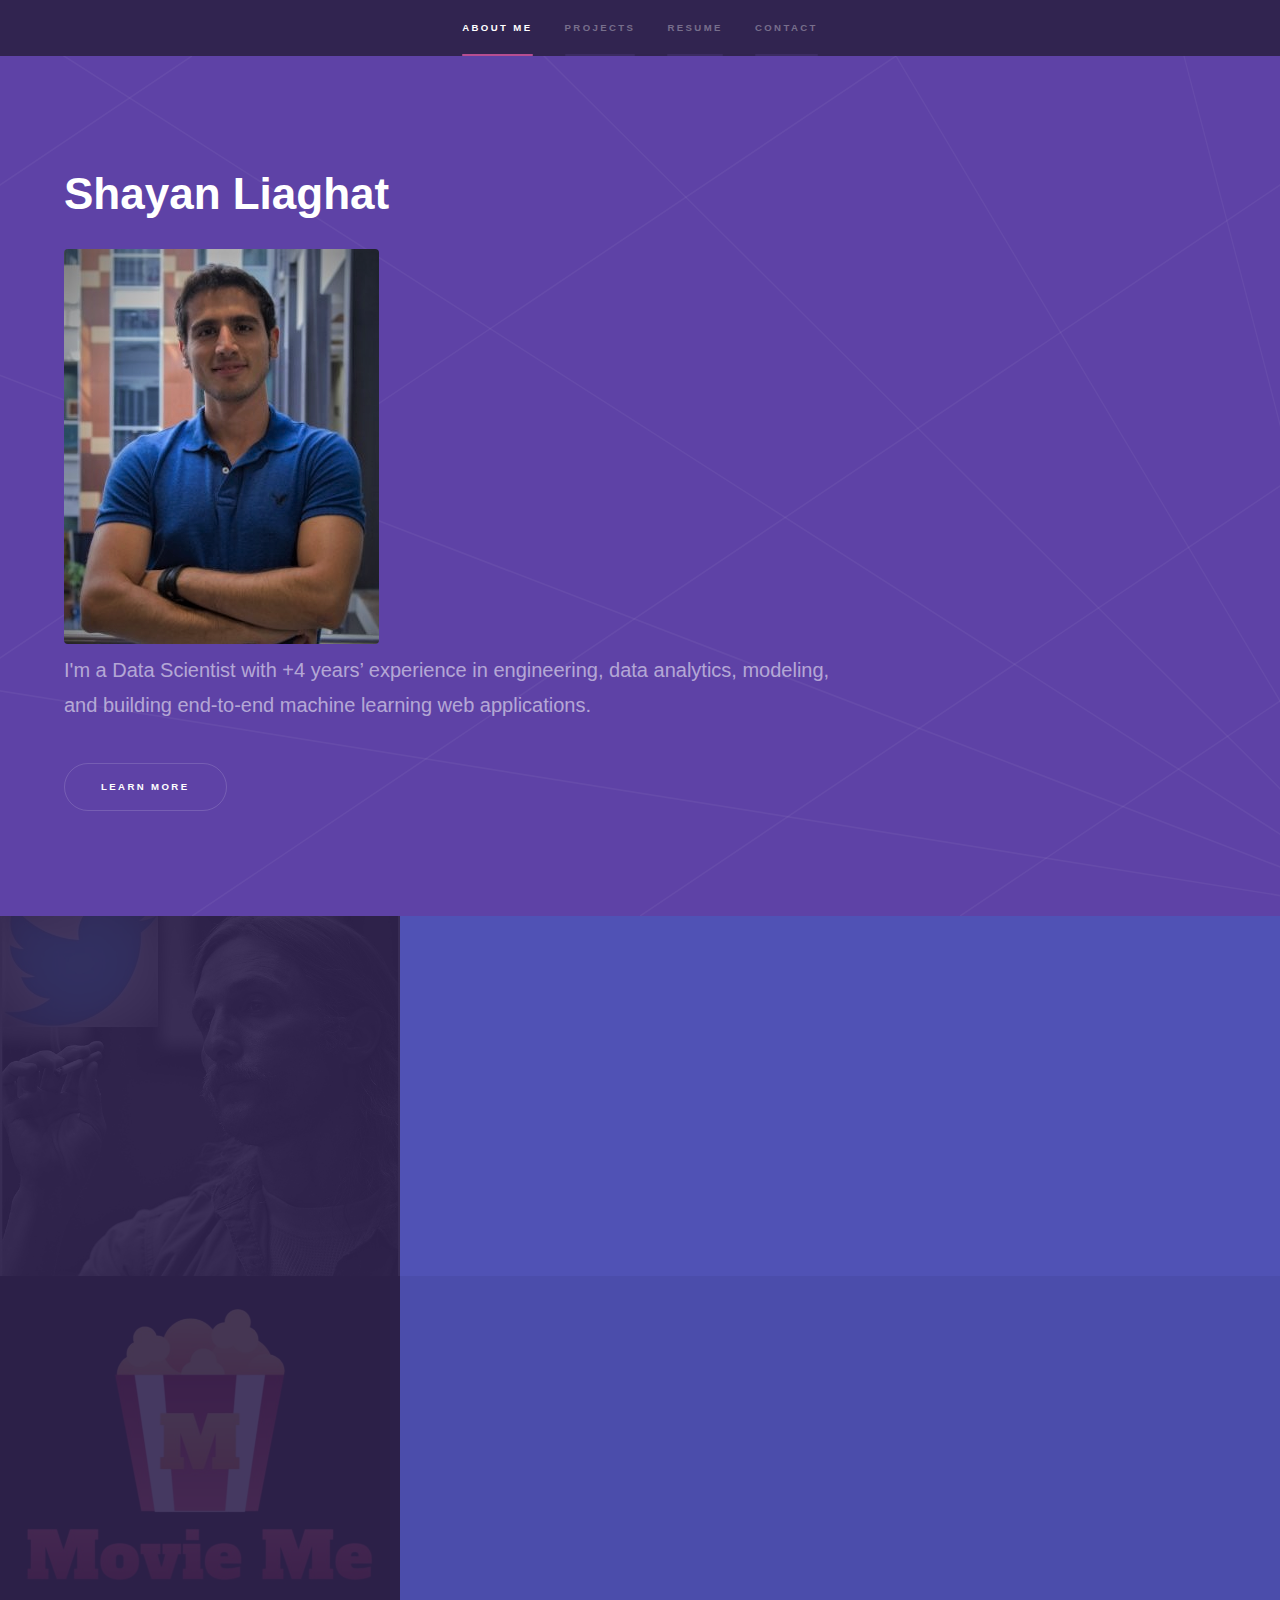
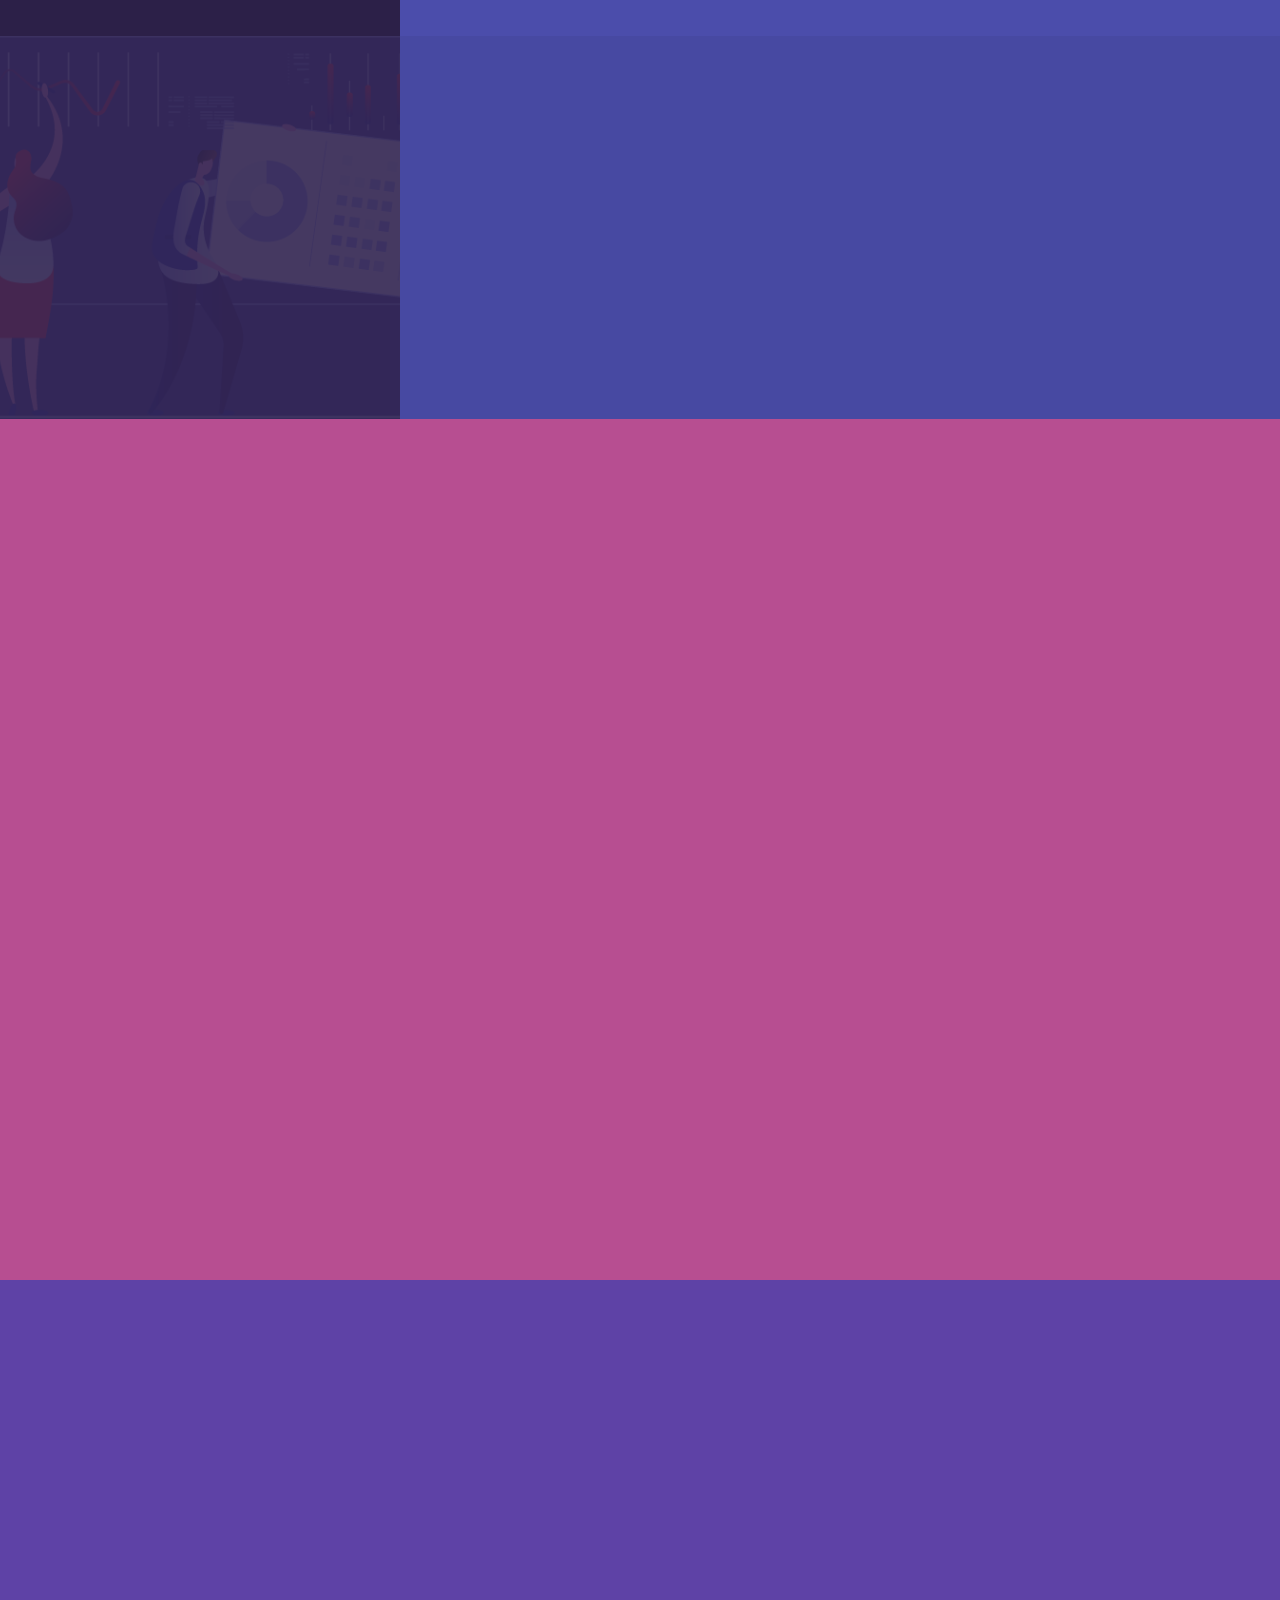
==== commit 420b2914: "Update index.html" ====
--- a/index.html
+++ b/index.html
@@ -87,7 +87,7 @@
 					<section id="two" class="wrapper style3 fade-up">
 						<div class="inner">
 							<h2>Resume</h2>
-							<embed src="images/ShayanLiaghat-Resume.pdf" type="application/pdf" width="100%" height="700px"/>
+							<embed src="images/ShayanLiaghat-Updated-Resume.pdf" type="application/pdf" width="100%" height="700px"/>
 						</div>
 					</section>
 
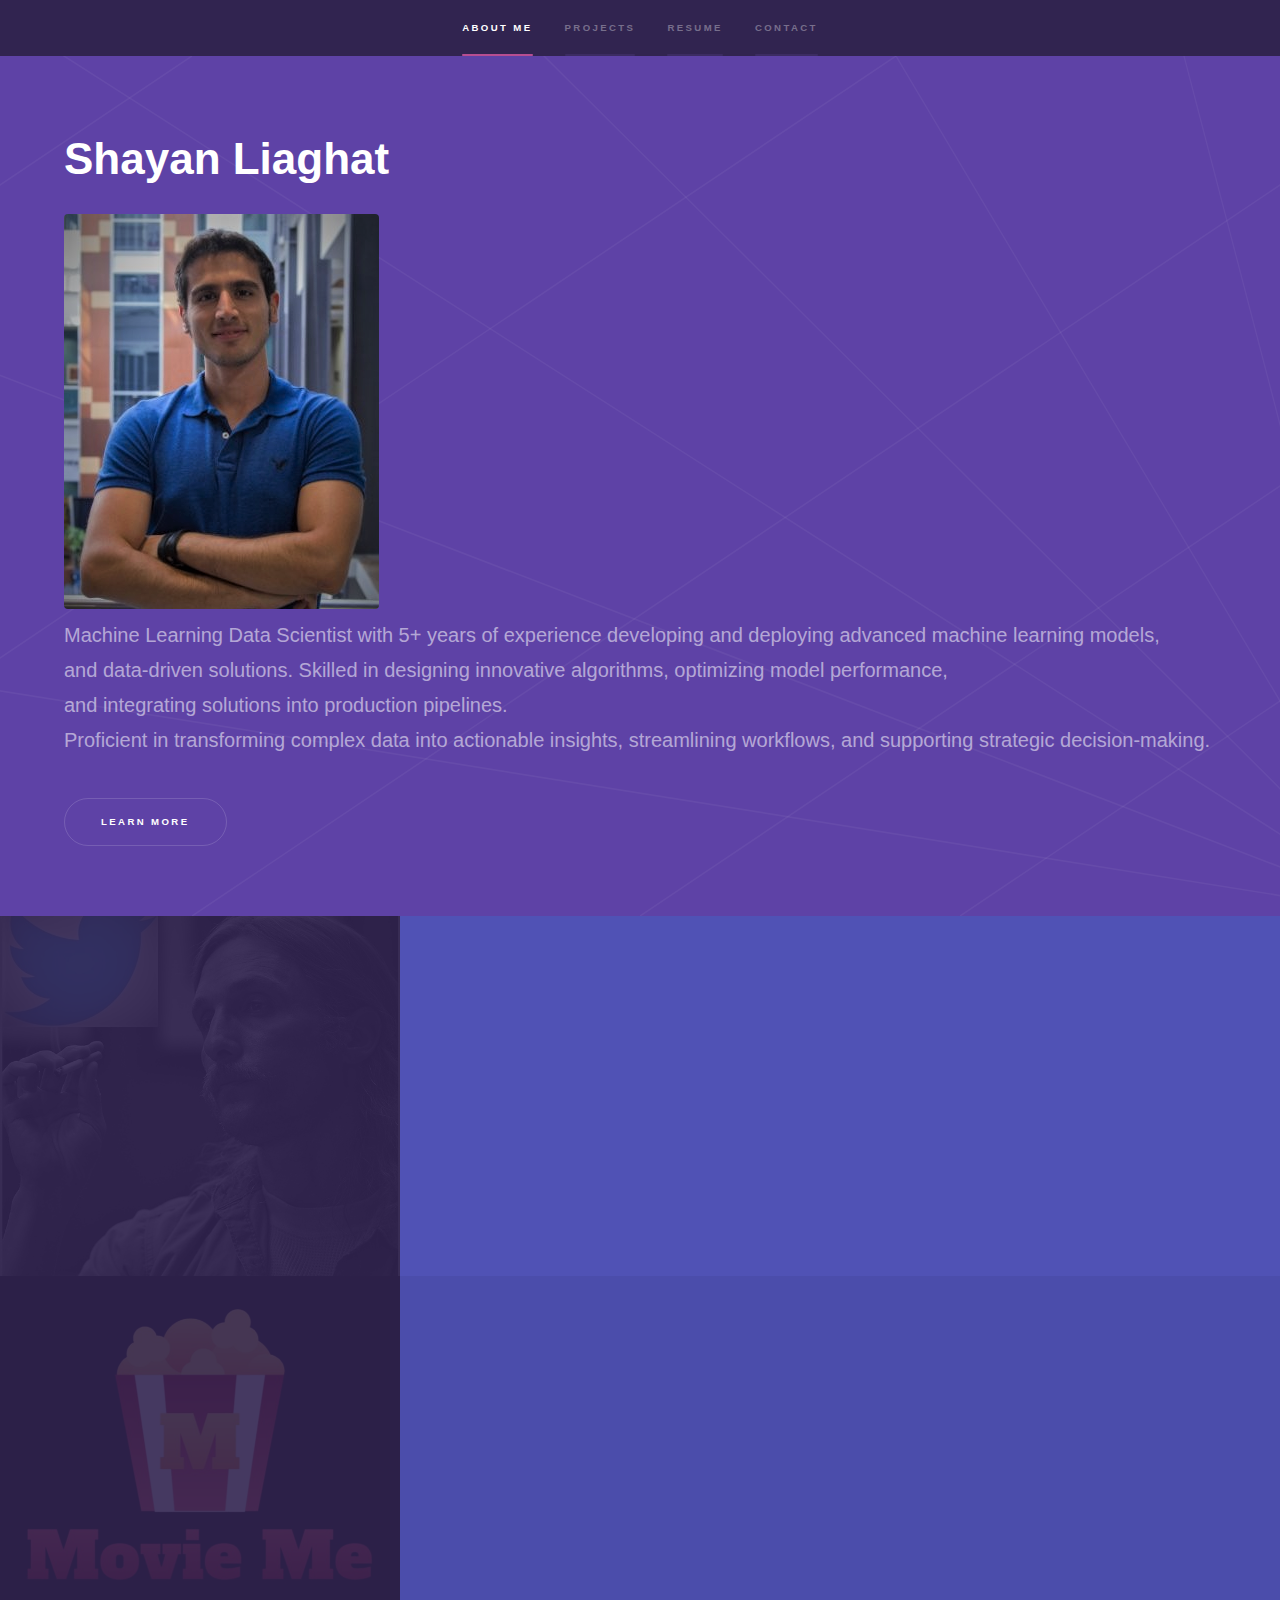
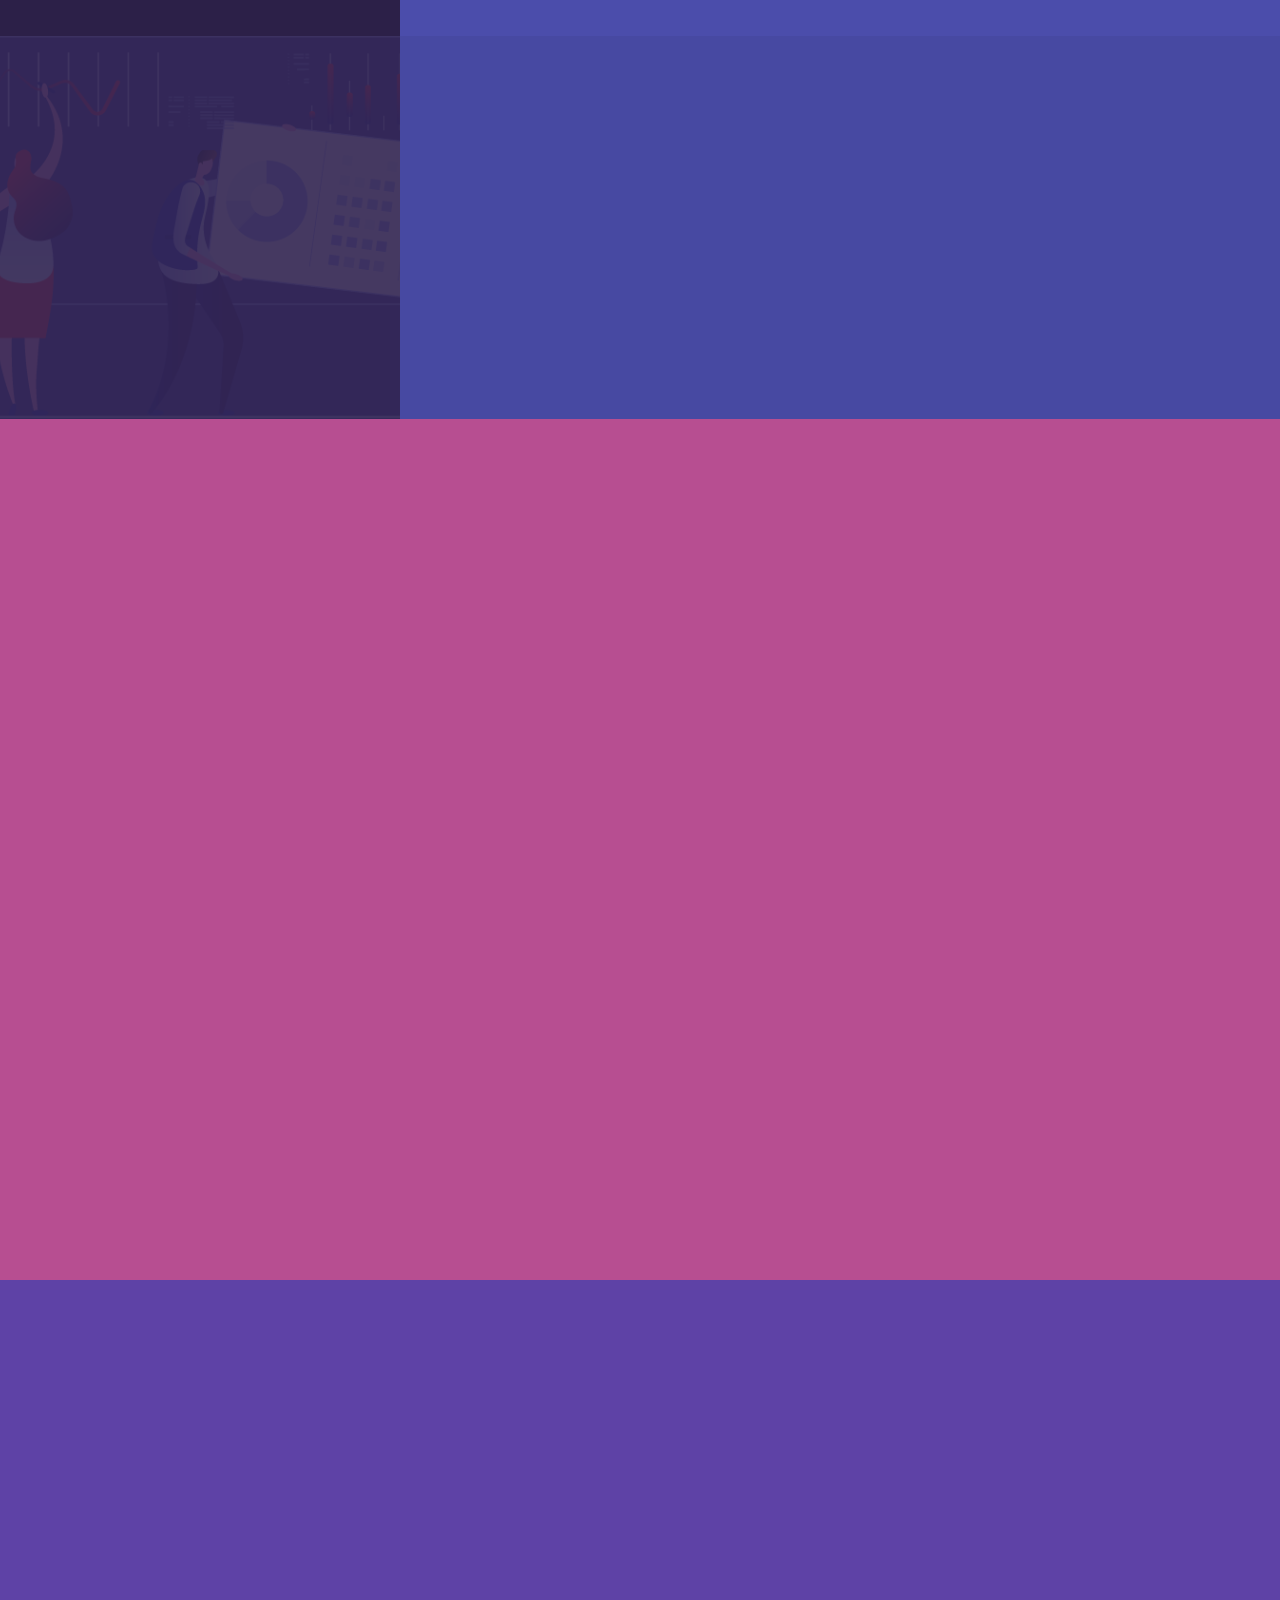
==== commit c9f125db: "Update intro" ====
--- a/index.html
+++ b/index.html
@@ -31,8 +31,10 @@
 						<div class="inner">
 							<h1>Shayan Liaghat</h1>
 							<a href="#" class="image"><img src="images/linkedIn_pic.png" alt="" data-position="center center" /></a>
-							<p>I'm a Data Scientist with +4 years’ experience in engineering, data analytics, modeling,<br />
-								and building end-to-end machine learning web applications.</p>
+							<p>Machine Learning Data Scientist with 5+ years of experience developing and deploying advanced machine learning models,<br />
+                                                           and data-driven solutions. Skilled in designing innovative algorithms, optimizing model performance,<br />
+						           and integrating solutions into production pipelines.<br />
+							   Proficient in transforming complex data into actionable insights, streamlining workflows, and supporting strategic decision-making.</p>
 							<ul class="actions">
 								<li><a href="#one" class="button scrolly">Learn more</a></li>
 							</ul>
@@ -87,7 +89,7 @@
 					<section id="two" class="wrapper style3 fade-up">
 						<div class="inner">
 							<h2>Resume</h2>
-							<embed src="images/ShayanLiaghat-Updated-Resume.pdf" type="application/pdf" width="100%" height="700px"/>
+							<embed src="images/ShayanLiaghat_Resume.pdf" type="application/pdf" width="100%" height="700px"/>
 						</div>
 					</section>
 
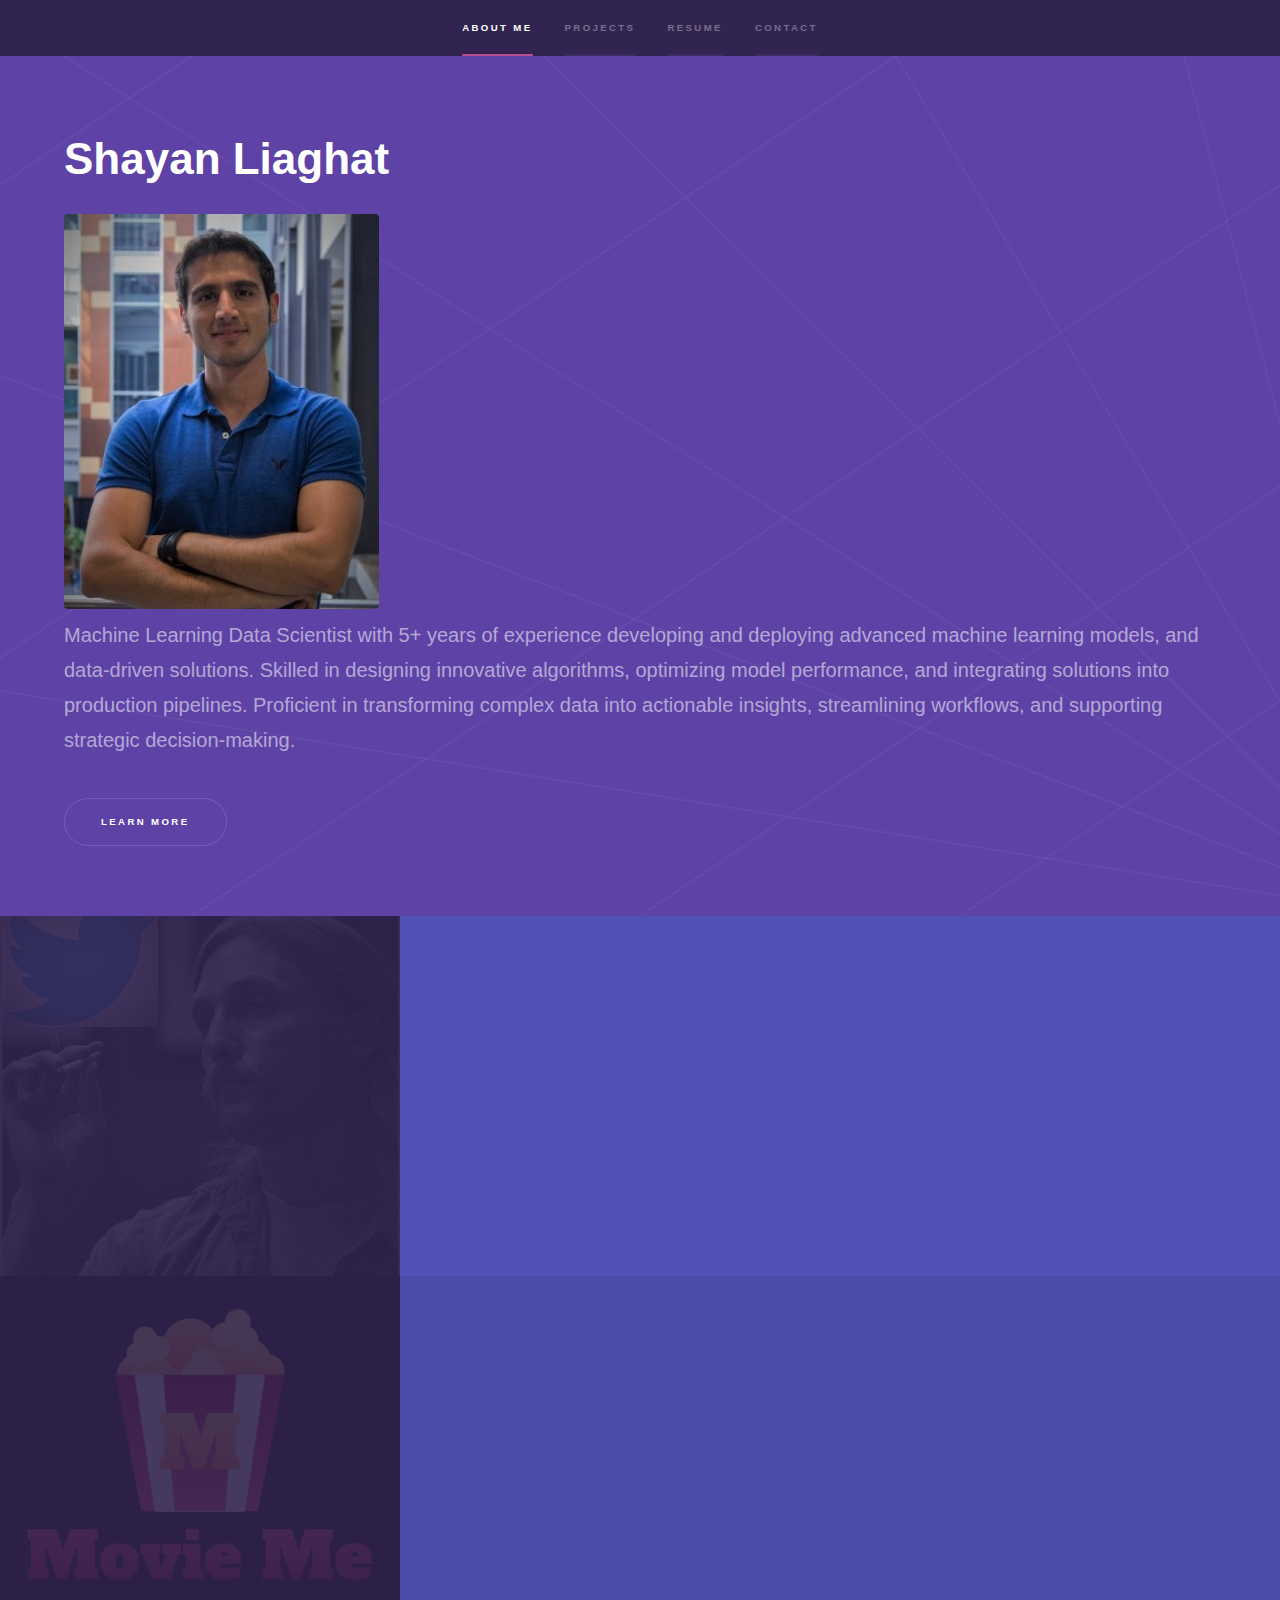
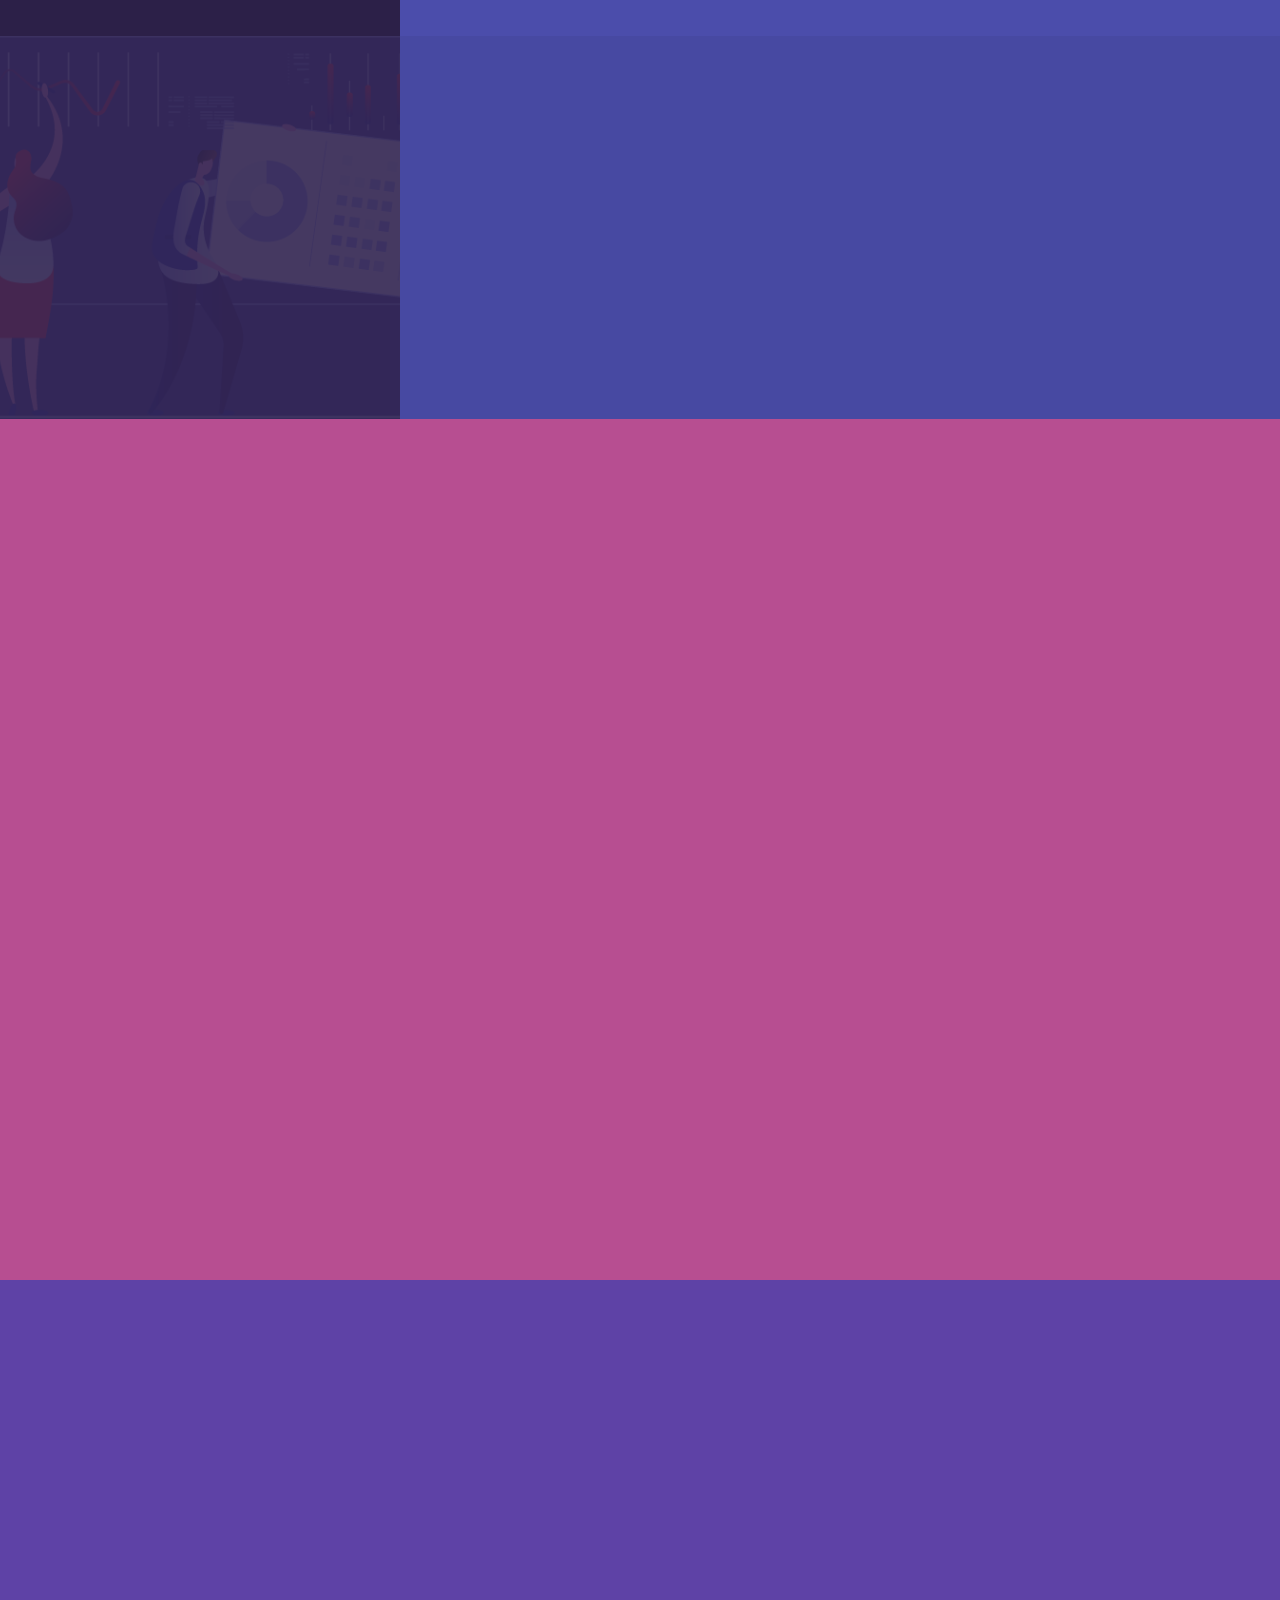
==== commit f3a2b78c: "Update index.html" ====
--- a/index.html
+++ b/index.html
@@ -31,9 +31,9 @@
 						<div class="inner">
 							<h1>Shayan Liaghat</h1>
 							<a href="#" class="image"><img src="images/linkedIn_pic.png" alt="" data-position="center center" /></a>
-							<p>Machine Learning Data Scientist with 5+ years of experience developing and deploying advanced machine learning models,<br />
-                                                           and data-driven solutions. Skilled in designing innovative algorithms, optimizing model performance,<br />
-						           and integrating solutions into production pipelines.<br />
+							<p>Machine Learning Data Scientist with 5+ years of experience developing and deploying advanced machine learning models,
+                                                           and data-driven solutions. Skilled in designing innovative algorithms, optimizing model performance,
+						           and integrating solutions into production pipelines.
 							   Proficient in transforming complex data into actionable insights, streamlining workflows, and supporting strategic decision-making.</p>
 							<ul class="actions">
 								<li><a href="#one" class="button scrolly">Learn more</a></li>
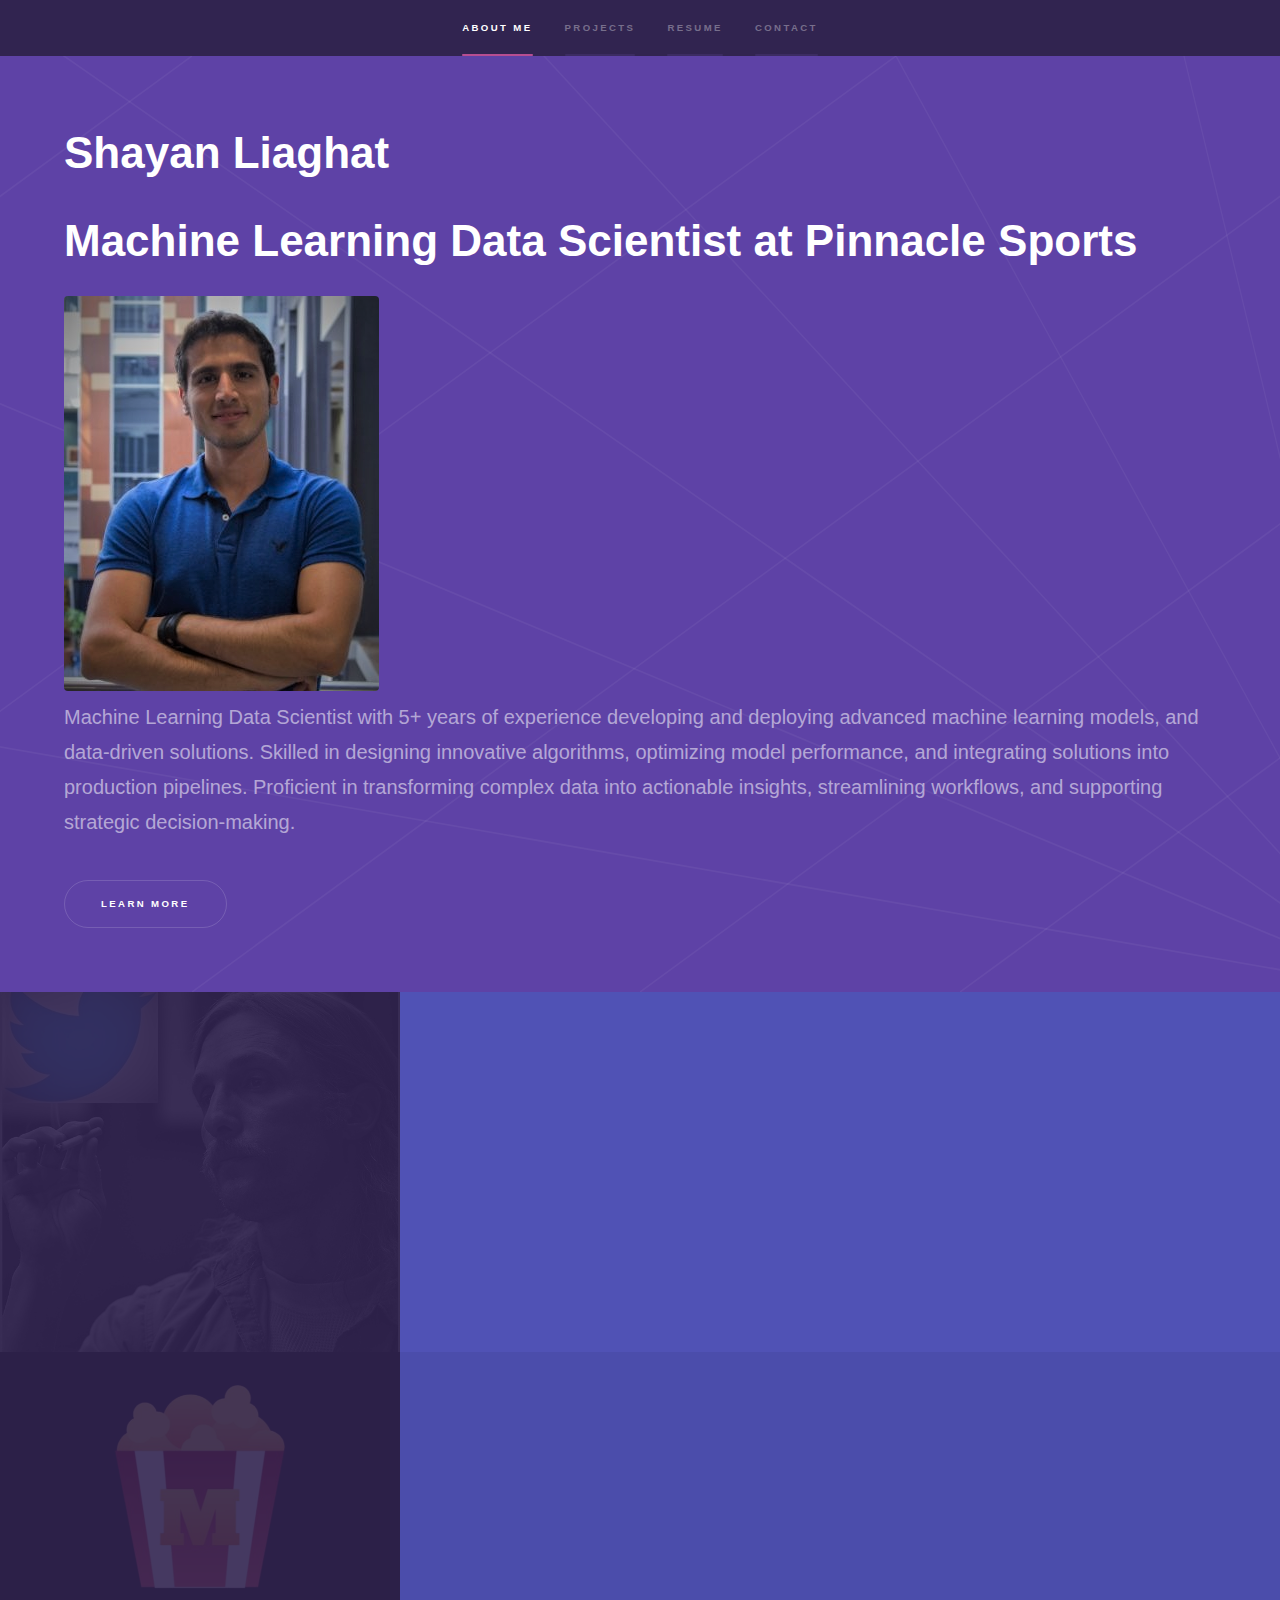
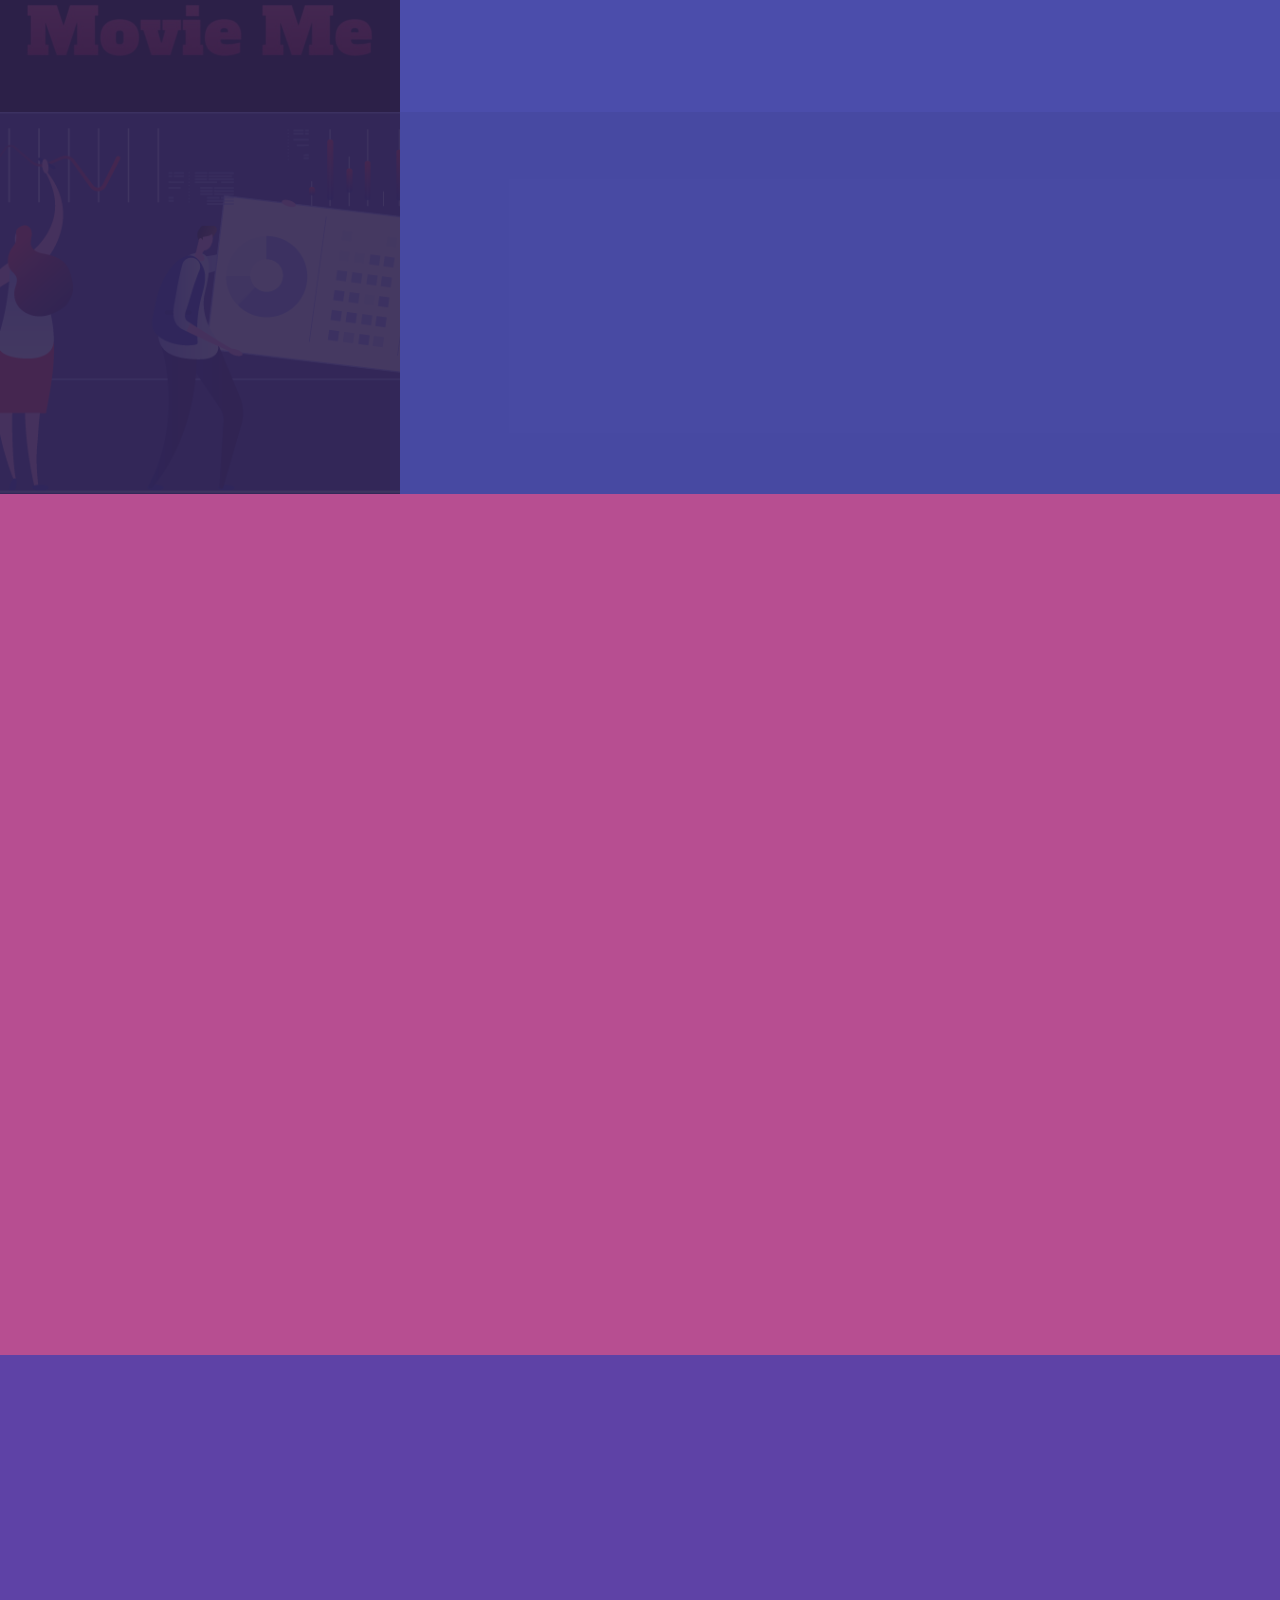
==== commit 70f373fb: "adding title under name" ====
--- a/index.html
+++ b/index.html
@@ -30,6 +30,7 @@
 					<section id="intro" class="wrapper style1 fullscreen fade-up">
 						<div class="inner">
 							<h1>Shayan Liaghat</h1>
+							<h1 class="subtitle">Machine Learning Data Scientist at Pinnacle Sports</h1>
 							<a href="#" class="image"><img src="images/linkedIn_pic.png" alt="" data-position="center center" /></a>
 							<p>Machine Learning Data Scientist with 5+ years of experience developing and deploying advanced machine learning models,
                                                            and data-driven solutions. Skilled in designing innovative algorithms, optimizing model performance,
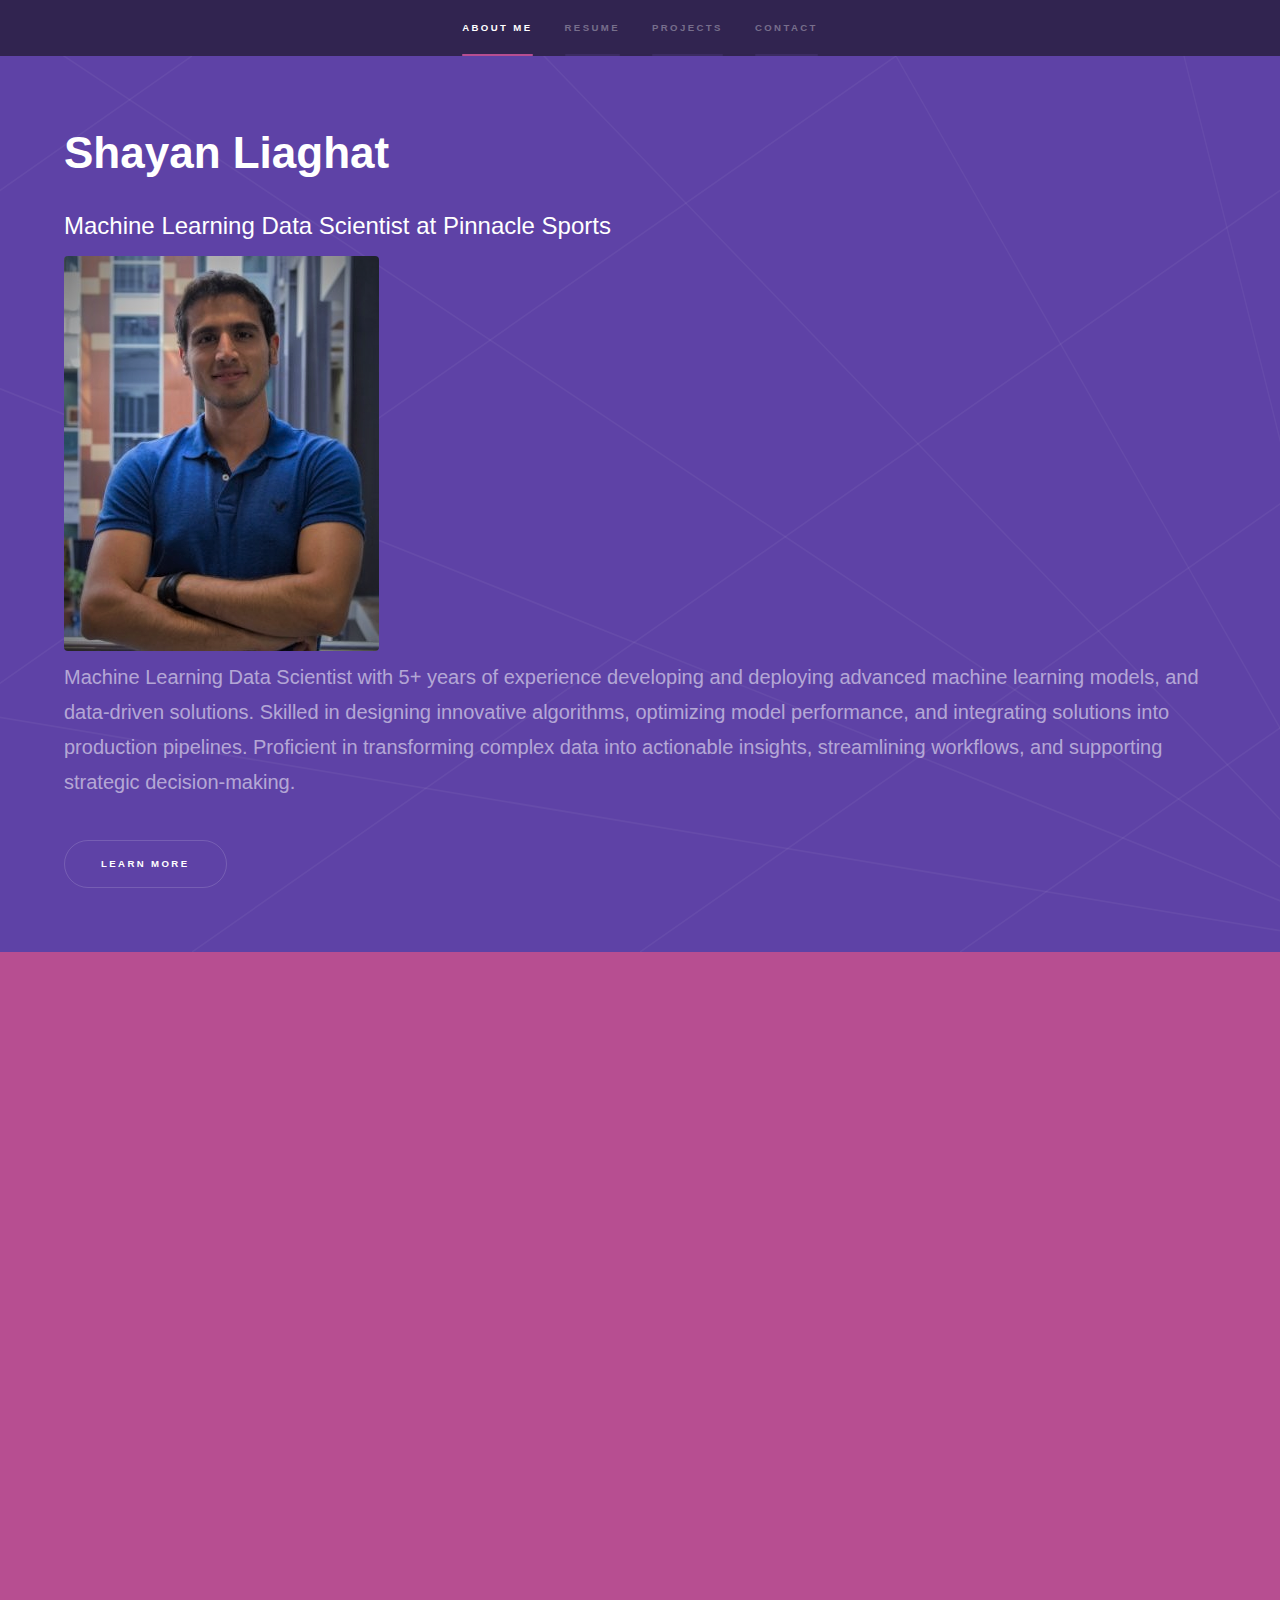
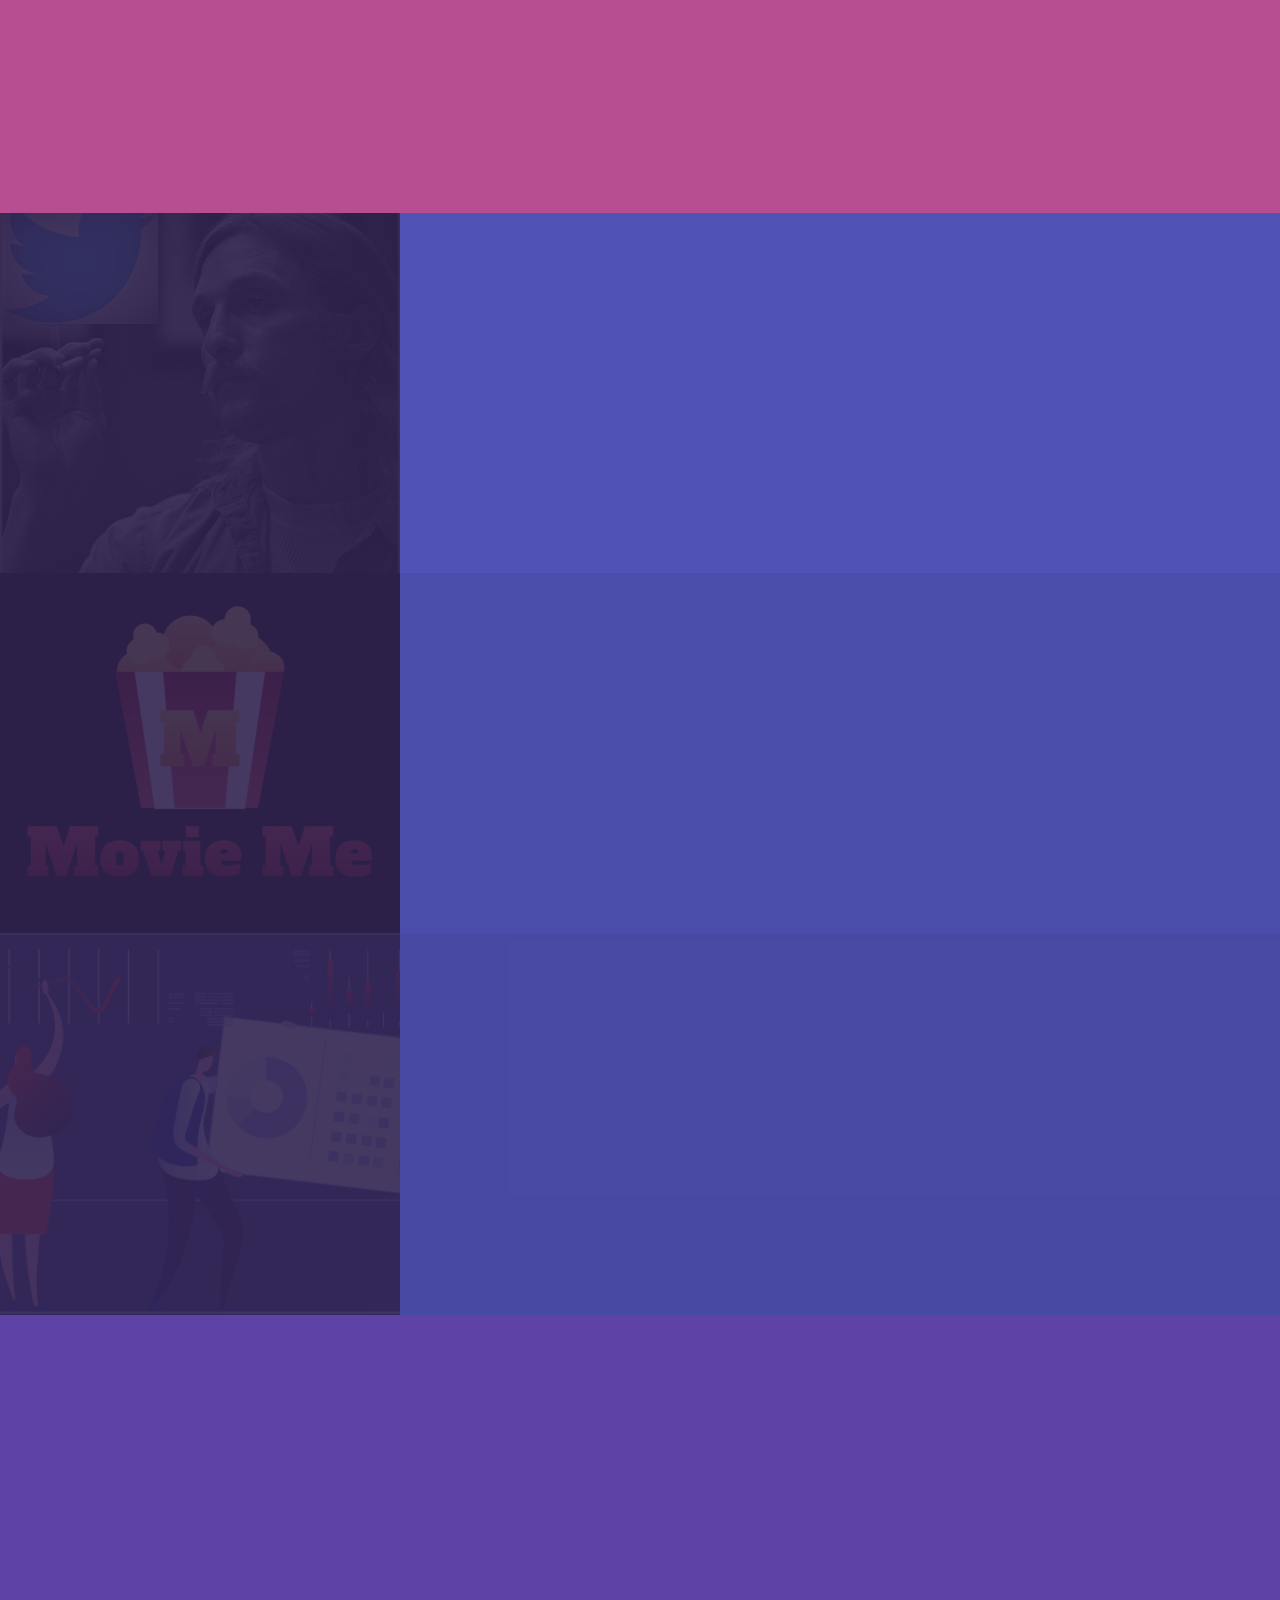
==== commit 99e32c42: "Update index.html" ====
--- a/index.html
+++ b/index.html
@@ -15,8 +15,8 @@
 					<nav>
 						<ul>
 							<li><a href="#intro">About Me</a></li>
-							<li><a href="#one">Projects</a></li>
-							<li><a href="#two">Resume</a></li>
+							<li><a href="#one">Resume</a></li>
+							<li><a href="#two">Projects</a></li>
 							<li><a href="#three">Contact</a></li>
 						</ul>
 					</nav>
@@ -31,18 +31,27 @@
 						<div class="inner">
 							<h1>Shayan Liaghat</h1>
 							<h1 class="subtitle">Machine Learning Data Scientist at Pinnacle Sports</h1>
-							<a href="#" class="image"><img src="images/linkedIn_pic.png" alt="" data-position="center center" /></a>
-							<p>Machine Learning Data Scientist with 5+ years of experience developing and deploying advanced machine learning models,
-                                                           and data-driven solutions. Skilled in designing innovative algorithms, optimizing model performance,
-						           and integrating solutions into production pipelines.
-							   Proficient in transforming complex data into actionable insights, streamlining workflows, and supporting strategic decision-making.</p>
+							<div class="content">
+							    <a href="#" class="image"><img src="images/linkedIn_pic.png" alt="" data-position="center center" /></a>
+							    <p>Machine Learning Data Scientist with 5+ years of experience developing and deploying advanced machine learning models,
+								and data-driven solutions. Skilled in designing innovative algorithms, optimizing model performance,
+								and integrating solutions into production pipelines.
+								Proficient in transforming complex data into actionable insights, streamlining workflows, and supporting strategic decision-making.</p>
+							</div>
 							<ul class="actions">
 								<li><a href="#one" class="button scrolly">Learn more</a></li>
 							</ul>
 						</div>
 					</section>
+			       <!-- One -->
+					<section id="two" class="wrapper style3 fade-up">
+						<div class="inner">
+							<h2>Resume</h2>
+							<embed src="images/ShayanLiaghat_Resume.pdf" type="application/pdf" width="100%" height="700px"/>
+						</div>
+					</section>
 
-				<!-- One -->
+				<!-- Two -->
 					<section id="one" class="wrapper style2 spotlights">
 						<section>
 							<a href="http://tweetdetective.eba-phmcemwv.us-east-2.elasticbeanstalk.com" class="image" target="_blank"><img src="images/tweet_detective_black&white.jpg" alt="" data-position="center center" /></a>
@@ -85,15 +94,7 @@
 							</div>
 						</section>
 					</section>
-
-				<!-- Two -->
-					<section id="two" class="wrapper style3 fade-up">
-						<div class="inner">
-							<h2>Resume</h2>
-							<embed src="images/ShayanLiaghat_Resume.pdf" type="application/pdf" width="100%" height="700px"/>
-						</div>
-					</section>
-
+				
 				<!-- Three -->
 					<section id="three" class="wrapper style1 fade-up">
 						<div class="inner">
--- a/assets/css/main.css
+++ b/assets/css/main.css
@@ -1,3909 +1,3912 @@
-@import url(fontawesome-all.min.css);
-
+@import url(fontawesome-all.min.css);
+
 /*
 	Hyperspace by HTML5 UP
 	html5up.net | @ajlkn
 	Free for personal and commercial use under the CCA 3.0 license (html5up.net/license)
-*/
-
-html, body, div, span, applet, object,
-iframe, h1, h2, h3, h4, h5, h6, p, blockquote,
-pre, a, abbr, acronym, address, big, cite,
-code, del, dfn, em, img, ins, kbd, q, s, samp,
-small, strike, strong, sub, sup, tt, var, b,
-u, i, center, dl, dt, dd, ol, ul, li, fieldset,
-form, label, legend, table, caption, tbody,
-tfoot, thead, tr, th, td, article, aside,
-canvas, details, embed, figure, figcaption,
-footer, header, hgroup, menu, nav, output, ruby,
-section, summary, time, mark, audio, video {
-	margin: 0;
-	padding: 0;
-	border: 0;
-	font-size: 100%;
-	font: inherit;
-	vertical-align: baseline;}
-
-article, aside, details, figcaption, figure,
-footer, header, hgroup, menu, nav, section {
-	display: block;}
-
-body {
-	line-height: 1;
-}
-
-ol, ul {
-	list-style: none;
-}
-
-blockquote, q {
-	quotes: none;
-}
-
-	blockquote:before, blockquote:after, q:before, q:after {
-		content: '';
-		content: none;
-	}
-
-table {
-	border-collapse: collapse;
-	border-spacing: 0;
-}
-
-body {
-	-webkit-text-size-adjust: none;
-}
-
-mark {
-	background-color: transparent;
-	color: inherit;
-}
-
-input::-moz-focus-inner {
-	border: 0;
-	padding: 0;
-}
-
-input, select, textarea {
-	-moz-appearance: none;
-	-webkit-appearance: none;
-	-ms-appearance: none;
-	appearance: none;
-}
-
-/* Basic */
-
-	@-ms-viewport {
-		width: device-width;
-	}
-
-	body {
-		-ms-overflow-style: scrollbar;
-	}
-
-	@media screen and (max-width: 480px) {
-
-		html, body {
-			min-width: 320px;
-		}
-
-	}
-
-	html {
-		box-sizing: border-box;
-	}
-
-	*, *:before, *:after {
-		box-sizing: inherit;
-	}
-
-	body {
-		background: #312450;
-	}
-
-		body.is-preload *, body.is-preload *:before, body.is-preload *:after {
-			-moz-animation: none !important;
-			-webkit-animation: none !important;
-			-ms-animation: none !important;
-			animation: none !important;
-			-moz-transition: none !important;
-			-webkit-transition: none !important;
-			-ms-transition: none !important;
-			transition: none !important;
-		}
-
-/* Type */
-
-	body, input, select, textarea {
-		color: rgba(255, 255, 255, 0.55);
-		font-family: Arial, Helvetica, sans-serif;
-		font-size: 16.5pt;
-		font-weight: normal;
-		line-height: 1.75;
-	}
-
-		@media screen and (max-width: 1680px) {
-
-			body, input, select, textarea {
-				font-size: 13pt;
-			}
-
-		}
-
-		@media screen and (max-width: 1280px) {
-
-			body, input, select, textarea {
-				font-size: 12pt;
-			}
-
-		}
-
-		@media screen and (max-width: 360px) {
-
-			body, input, select, textarea {
-				font-size: 11pt;
-			}
-
-		}
-
-	a {
-		-moz-transition: color 0.2s ease, border-bottom-color 0.2s ease;
-		-webkit-transition: color 0.2s ease, border-bottom-color 0.2s ease;
-		-ms-transition: color 0.2s ease, border-bottom-color 0.2s ease;
-		transition: color 0.2s ease, border-bottom-color 0.2s ease;
-		border-bottom: dotted 1px rgba(255, 255, 255, 0.35);
-		color: inherit;
-		text-decoration: none;
-	}
-
-		a:hover {
-			border-bottom-color: transparent;
-			color: #ffffff;
-		}
-
-	strong, b {
-		color: #ffffff;
-		font-weight: bold;
-	}
-
-	em, i {
-		font-style: italic;
-	}
-
-	p {
-		margin: 0 0 2em 0;
-	}
-
-	h1, h2, h3, h4, h5, h6 {
-		color: #ffffff;
-		font-weight: bold;
-		line-height: 1.5;
-		margin: 0 0 0.5em 0;
-	}
-
-		h1 a, h2 a, h3 a, h4 a, h5 a, h6 a {
-			color: inherit;
-			text-decoration: none;
-		}
-
-	h1 {
-		font-size: 2.75em;
-	}
-
-		h1.major {
-			margin: 0 0 1.3em 0;
-			position: relative;
-			padding-bottom: 0.35em;
-		}
-
-			h1.major:after {
-				background-image: -moz-linear-gradient(to right, #5e42a6, #b74e91);
-				background-image: -webkit-linear-gradient(to right, #5e42a6, #b74e91);
-				background-image: -ms-linear-gradient(to right, #5e42a6, #b74e91);
-				background-image: linear-gradient(to right, #5e42a6, #b74e91);
-				-moz-transition: max-width 0.2s ease;
-				-webkit-transition: max-width 0.2s ease;
-				-ms-transition: max-width 0.2s ease;
-				transition: max-width 0.2s ease;
-				border-radius: 0.2em;
-				bottom: 0;
-				content: '';
-				height: 0.05em;
-				position: absolute;
-				right: 0;
-				width: 100%;
-			}
-
-	h2 {
-		font-size: 1.75em;
-	}
-
-	h3 {
-		font-size: 1.1em;
-	}
-
-	h4 {
-		font-size: 1em;
-	}
-
-	h5 {
-		font-size: 0.8em;
-	}
-
-	h6 {
-		font-size: 0.6em;
-	}
-
-	@media screen and (max-width: 736px) {
-
-		h1 {
-			font-size: 2em;
-		}
-
-		h2 {
-			font-size: 1.25em;
-		}
-
-		h3 {
-			font-size: 1em;
-		}
-
-		h4 {
-			font-size: 0.8em;
-		}
-
-		h5 {
-			font-size: 0.6em;
-		}
-
-		h6 {
-			font-size: 0.6em;
-		}
-
-	}
-
-	sub {
-		font-size: 0.8em;
-		position: relative;
-		top: 0.5em;
-	}
-
-	sup {
-		font-size: 0.8em;
-		position: relative;
-		top: -0.5em;
-	}
-
-	blockquote {
-		border-left: solid 4px rgba(255, 255, 255, 0.15);
-		font-style: italic;
-		margin: 0 0 2em 0;
-		padding: 0.5em 0 0.5em 2em;
-	}
-
-	code {
-		background: rgba(255, 255, 255, 0.05);
-		border-radius: 0.25em;
-		border: solid 1px rgba(255, 255, 255, 0.15);
-		font-family: "Courier New", monospace;
-		font-size: 0.9em;
-		margin: 0 0.25em;
-		padding: 0.25em 0.65em;
-	}
-
-	pre {
-		-webkit-overflow-scrolling: touch;
-		font-family: "Courier New", monospace;
-		font-size: 0.9em;
-		margin: 0 0 2em 0;
-	}
-
-		pre code {
-			display: block;
-			line-height: 1.75em;
-			padding: 1em 1.5em;
-			overflow-x: auto;
-		}
-
-	hr {
-		border: 0;
-		border-bottom: solid 1px rgba(255, 255, 255, 0.15);
-		margin: 2em 0;
-	}
-
-		hr.major {
-			margin: 3em 0;
-		}
-
-	.align-left {
-		text-align: left;
-	}
-
-	.align-center {
-		text-align: center;
-	}
-
-	.align-right {
-		text-align: right;
-	}
-
-/* Row */
-
-	.row {
-		display: flex;
-		flex-wrap: wrap;
-		box-sizing: border-box;
-		align-items: stretch;
-	}
-
-		.row > * {
-			box-sizing: border-box;
-		}
-
-		.row.gtr-uniform > * > :last-child {
-			margin-bottom: 0;
-		}
-
-		.row.aln-left {
-			justify-content: flex-start;
-		}
-
-		.row.aln-center {
-			justify-content: center;
-		}
-
-		.row.aln-right {
-			justify-content: flex-end;
-		}
-
-		.row.aln-top {
-			align-items: flex-start;
-		}
-
-		.row.aln-middle {
-			align-items: center;
-		}
-
-		.row.aln-bottom {
-			align-items: flex-end;
-		}
-
-		.row > .imp {
-			order: -1;
-		}
-
-		.row > .col-1 {
-			width: 8.33333%;
-		}
-
-		.row > .off-1 {
-			margin-left: 8.33333%;
-		}
-
-		.row > .col-2 {
-			width: 16.66667%;
-		}
-
-		.row > .off-2 {
-			margin-left: 16.66667%;
-		}
-
-		.row > .col-3 {
-			width: 25%;
-		}
-
-		.row > .off-3 {
-			margin-left: 25%;
-		}
-
-		.row > .col-4 {
-			width: 33.33333%;
-		}
-
-		.row > .off-4 {
-			margin-left: 33.33333%;
-		}
-
-		.row > .col-5 {
-			width: 41.66667%;
-		}
-
-		.row > .off-5 {
-			margin-left: 41.66667%;
-		}
-
-		.row > .col-6 {
-			width: 50%;
-		}
-
-		.row > .off-6 {
-			margin-left: 50%;
-		}
-
-		.row > .col-7 {
-			width: 58.33333%;
-		}
-
-		.row > .off-7 {
-			margin-left: 58.33333%;
-		}
-
-		.row > .col-8 {
-			width: 66.66667%;
-		}
-
-		.row > .off-8 {
-			margin-left: 66.66667%;
-		}
-
-		.row > .col-9 {
-			width: 75%;
-		}
-
-		.row > .off-9 {
-			margin-left: 75%;
-		}
-
-		.row > .col-10 {
-			width: 83.33333%;
-		}
-
-		.row > .off-10 {
-			margin-left: 83.33333%;
-		}
-
-		.row > .col-11 {
-			width: 91.66667%;
-		}
-
-		.row > .off-11 {
-			margin-left: 91.66667%;
-		}
-
-		.row > .col-12 {
-			width: 100%;
-		}
-
-		.row > .off-12 {
-			margin-left: 100%;
-		}
-
-		.row.gtr-0 {
-			margin-top: 0;
-			margin-left: 0em;
-		}
-
-			.row.gtr-0 > * {
-				padding: 0 0 0 0em;
-			}
-
-			.row.gtr-0.gtr-uniform {
-				margin-top: 0em;
-			}
-
-				.row.gtr-0.gtr-uniform > * {
-					padding-top: 0em;
-				}
-
-		.row.gtr-25 {
-			margin-top: 0;
-			margin-left: -0.375em;
-		}
-
-			.row.gtr-25 > * {
-				padding: 0 0 0 0.375em;
-			}
-
-			.row.gtr-25.gtr-uniform {
-				margin-top: -0.375em;
-			}
-
-				.row.gtr-25.gtr-uniform > * {
-					padding-top: 0.375em;
-				}
-
-		.row.gtr-50 {
-			margin-top: 0;
-			margin-left: -0.75em;
-		}
-
-			.row.gtr-50 > * {
-				padding: 0 0 0 0.75em;
-			}
-
-			.row.gtr-50.gtr-uniform {
-				margin-top: -0.75em;
-			}
-
-				.row.gtr-50.gtr-uniform > * {
-					padding-top: 0.75em;
-				}
-
-		.row {
-			margin-top: 0;
-			margin-left: -1.5em;
-		}
-
-			.row > * {
-				padding: 0 0 0 1.5em;
-			}
-
-			.row.gtr-uniform {
-				margin-top: -1.5em;
-			}
-
-				.row.gtr-uniform > * {
-					padding-top: 1.5em;
-				}
-
-		.row.gtr-150 {
-			margin-top: 0;
-			margin-left: -2.25em;
-		}
-
-			.row.gtr-150 > * {
-				padding: 0 0 0 2.25em;
-			}
-
-			.row.gtr-150.gtr-uniform {
-				margin-top: -2.25em;
-			}
-
-				.row.gtr-150.gtr-uniform > * {
-					padding-top: 2.25em;
-				}
-
-		.row.gtr-200 {
-			margin-top: 0;
-			margin-left: -3em;
-		}
-
-			.row.gtr-200 > * {
-				padding: 0 0 0 3em;
-			}
-
-			.row.gtr-200.gtr-uniform {
-				margin-top: -3em;
-			}
-
-				.row.gtr-200.gtr-uniform > * {
-					padding-top: 3em;
-				}
-
-		@media screen and (max-width: 1680px) {
-
-			.row {
-				display: flex;
-				flex-wrap: wrap;
-				box-sizing: border-box;
-				align-items: stretch;
-			}
-
-				.row > * {
-					box-sizing: border-box;
-				}
-
-				.row.gtr-uniform > * > :last-child {
-					margin-bottom: 0;
-				}
-
-				.row.aln-left {
-					justify-content: flex-start;
-				}
-
-				.row.aln-center {
-					justify-content: center;
-				}
-
-				.row.aln-right {
-					justify-content: flex-end;
-				}
-
-				.row.aln-top {
-					align-items: flex-start;
-				}
-
-				.row.aln-middle {
-					align-items: center;
-				}
-
-				.row.aln-bottom {
-					align-items: flex-end;
-				}
-
-				.row > .imp-xlarge {
-					order: -1;
-				}
-
-				.row > .col-1-xlarge {
-					width: 8.33333%;
-				}
-
-				.row > .off-1-xlarge {
-					margin-left: 8.33333%;
-				}
-
-				.row > .col-2-xlarge {
-					width: 16.66667%;
-				}
-
-				.row > .off-2-xlarge {
-					margin-left: 16.66667%;
-				}
-
-				.row > .col-3-xlarge {
-					width: 25%;
-				}
-
-				.row > .off-3-xlarge {
-					margin-left: 25%;
-				}
-
-				.row > .col-4-xlarge {
-					width: 33.33333%;
-				}
-
-				.row > .off-4-xlarge {
-					margin-left: 33.33333%;
-				}
-
-				.row > .col-5-xlarge {
-					width: 41.66667%;
-				}
-
-				.row > .off-5-xlarge {
-					margin-left: 41.66667%;
-				}
-
-				.row > .col-6-xlarge {
-					width: 50%;
-				}
-
-				.row > .off-6-xlarge {
-					margin-left: 50%;
-				}
-
-				.row > .col-7-xlarge {
-					width: 58.33333%;
-				}
-
-				.row > .off-7-xlarge {
-					margin-left: 58.33333%;
-				}
-
-				.row > .col-8-xlarge {
-					width: 66.66667%;
-				}
-
-				.row > .off-8-xlarge {
-					margin-left: 66.66667%;
-				}
-
-				.row > .col-9-xlarge {
-					width: 75%;
-				}
-
-				.row > .off-9-xlarge {
-					margin-left: 75%;
-				}
-
-				.row > .col-10-xlarge {
-					width: 83.33333%;
-				}
-
-				.row > .off-10-xlarge {
-					margin-left: 83.33333%;
-				}
-
-				.row > .col-11-xlarge {
-					width: 91.66667%;
-				}
-
-				.row > .off-11-xlarge {
-					margin-left: 91.66667%;
-				}
-
-				.row > .col-12-xlarge {
-					width: 100%;
-				}
-
-				.row > .off-12-xlarge {
-					margin-left: 100%;
-				}
-
-				.row.gtr-0 {
-					margin-top: 0;
-					margin-left: 0em;
-				}
-
-					.row.gtr-0 > * {
-						padding: 0 0 0 0em;
-					}
-
-					.row.gtr-0.gtr-uniform {
-						margin-top: 0em;
-					}
-
-						.row.gtr-0.gtr-uniform > * {
-							padding-top: 0em;
-						}
-
-				.row.gtr-25 {
-					margin-top: 0;
-					margin-left: -0.375em;
-				}
-
-					.row.gtr-25 > * {
-						padding: 0 0 0 0.375em;
-					}
-
-					.row.gtr-25.gtr-uniform {
-						margin-top: -0.375em;
-					}
-
-						.row.gtr-25.gtr-uniform > * {
-							padding-top: 0.375em;
-						}
-
-				.row.gtr-50 {
-					margin-top: 0;
-					margin-left: -0.75em;
-				}
-
-					.row.gtr-50 > * {
-						padding: 0 0 0 0.75em;
-					}
-
-					.row.gtr-50.gtr-uniform {
-						margin-top: -0.75em;
-					}
-
-						.row.gtr-50.gtr-uniform > * {
-							padding-top: 0.75em;
-						}
-
-				.row {
-					margin-top: 0;
-					margin-left: -1.5em;
-				}
-
-					.row > * {
-						padding: 0 0 0 1.5em;
-					}
-
-					.row.gtr-uniform {
-						margin-top: -1.5em;
-					}
-
-						.row.gtr-uniform > * {
-							padding-top: 1.5em;
-						}
-
-				.row.gtr-150 {
-					margin-top: 0;
-					margin-left: -2.25em;
-				}
-
-					.row.gtr-150 > * {
-						padding: 0 0 0 2.25em;
-					}
-
-					.row.gtr-150.gtr-uniform {
-						margin-top: -2.25em;
-					}
-
-						.row.gtr-150.gtr-uniform > * {
-							padding-top: 2.25em;
-						}
-
-				.row.gtr-200 {
-					margin-top: 0;
-					margin-left: -3em;
-				}
-
-					.row.gtr-200 > * {
-						padding: 0 0 0 3em;
-					}
-
-					.row.gtr-200.gtr-uniform {
-						margin-top: -3em;
-					}
-
-						.row.gtr-200.gtr-uniform > * {
-							padding-top: 3em;
-						}
-
-		}
-
-		@media screen and (max-width: 1280px) {
-
-			.row {
-				display: flex;
-				flex-wrap: wrap;
-				box-sizing: border-box;
-				align-items: stretch;
-			}
-
-				.row > * {
-					box-sizing: border-box;
-				}
-
-				.row.gtr-uniform > * > :last-child {
-					margin-bottom: 0;
-				}
-
-				.row.aln-left {
-					justify-content: flex-start;
-				}
-
-				.row.aln-center {
-					justify-content: center;
-				}
-
-				.row.aln-right {
-					justify-content: flex-end;
-				}
-
-				.row.aln-top {
-					align-items: flex-start;
-				}
-
-				.row.aln-middle {
-					align-items: center;
-				}
-
-				.row.aln-bottom {
-					align-items: flex-end;
-				}
-
-				.row > .imp-large {
-					order: -1;
-				}
-
-				.row > .col-1-large {
-					width: 8.33333%;
-				}
-
-				.row > .off-1-large {
-					margin-left: 8.33333%;
-				}
-
-				.row > .col-2-large {
-					width: 16.66667%;
-				}
-
-				.row > .off-2-large {
-					margin-left: 16.66667%;
-				}
-
-				.row > .col-3-large {
-					width: 25%;
-				}
-
-				.row > .off-3-large {
-					margin-left: 25%;
-				}
-
-				.row > .col-4-large {
-					width: 33.33333%;
-				}
-
-				.row > .off-4-large {
-					margin-left: 33.33333%;
-				}
-
-				.row > .col-5-large {
-					width: 41.66667%;
-				}
-
-				.row > .off-5-large {
-					margin-left: 41.66667%;
-				}
-
-				.row > .col-6-large {
-					width: 50%;
-				}
-
-				.row > .off-6-large {
-					margin-left: 50%;
-				}
-
-				.row > .col-7-large {
-					width: 58.33333%;
-				}
-
-				.row > .off-7-large {
-					margin-left: 58.33333%;
-				}
-
-				.row > .col-8-large {
-					width: 66.66667%;
-				}
-
-				.row > .off-8-large {
-					margin-left: 66.66667%;
-				}
-
-				.row > .col-9-large {
-					width: 75%;
-				}
-
-				.row > .off-9-large {
-					margin-left: 75%;
-				}
-
-				.row > .col-10-large {
-					width: 83.33333%;
-				}
-
-				.row > .off-10-large {
-					margin-left: 83.33333%;
-				}
-
-				.row > .col-11-large {
-					width: 91.66667%;
-				}
-
-				.row > .off-11-large {
-					margin-left: 91.66667%;
-				}
-
-				.row > .col-12-large {
-					width: 100%;
-				}
-
-				.row > .off-12-large {
-					margin-left: 100%;
-				}
-
-				.row.gtr-0 {
-					margin-top: 0;
-					margin-left: 0em;
-				}
-
-					.row.gtr-0 > * {
-						padding: 0 0 0 0em;
-					}
-
-					.row.gtr-0.gtr-uniform {
-						margin-top: 0em;
-					}
-
-						.row.gtr-0.gtr-uniform > * {
-							padding-top: 0em;
-						}
-
-				.row.gtr-25 {
-					margin-top: 0;
-					margin-left: -0.375em;
-				}
-
-					.row.gtr-25 > * {
-						padding: 0 0 0 0.375em;
-					}
-
-					.row.gtr-25.gtr-uniform {
-						margin-top: -0.375em;
-					}
-
-						.row.gtr-25.gtr-uniform > * {
-							padding-top: 0.375em;
-						}
-
-				.row.gtr-50 {
-					margin-top: 0;
-					margin-left: -0.75em;
-				}
-
-					.row.gtr-50 > * {
-						padding: 0 0 0 0.75em;
-					}
-
-					.row.gtr-50.gtr-uniform {
-						margin-top: -0.75em;
-					}
-
-						.row.gtr-50.gtr-uniform > * {
-							padding-top: 0.75em;
-						}
-
-				.row {
-					margin-top: 0;
-					margin-left: -1.5em;
-				}
-
-					.row > * {
-						padding: 0 0 0 1.5em;
-					}
-
-					.row.gtr-uniform {
-						margin-top: -1.5em;
-					}
-
-						.row.gtr-uniform > * {
-							padding-top: 1.5em;
-						}
-
-				.row.gtr-150 {
-					margin-top: 0;
-					margin-left: -2.25em;
-				}
-
-					.row.gtr-150 > * {
-						padding: 0 0 0 2.25em;
-					}
-
-					.row.gtr-150.gtr-uniform {
-						margin-top: -2.25em;
-					}
-
-						.row.gtr-150.gtr-uniform > * {
-							padding-top: 2.25em;
-						}
-
-				.row.gtr-200 {
-					margin-top: 0;
-					margin-left: -3em;
-				}
-
-					.row.gtr-200 > * {
-						padding: 0 0 0 3em;
-					}
-
-					.row.gtr-200.gtr-uniform {
-						margin-top: -3em;
-					}
-
-						.row.gtr-200.gtr-uniform > * {
-							padding-top: 3em;
-						}
-
-		}
-
-		@media screen and (max-width: 980px) {
-
-			.row {
-				display: flex;
-				flex-wrap: wrap;
-				box-sizing: border-box;
-				align-items: stretch;
-			}
-
-				.row > * {
-					box-sizing: border-box;
-				}
-
-				.row.gtr-uniform > * > :last-child {
-					margin-bottom: 0;
-				}
-
-				.row.aln-left {
-					justify-content: flex-start;
-				}
-
-				.row.aln-center {
-					justify-content: center;
-				}
-
-				.row.aln-right {
-					justify-content: flex-end;
-				}
-
-				.row.aln-top {
-					align-items: flex-start;
-				}
-
-				.row.aln-middle {
-					align-items: center;
-				}
-
-				.row.aln-bottom {
-					align-items: flex-end;
-				}
-
-				.row > .imp-medium {
-					order: -1;
-				}
-
-				.row > .col-1-medium {
-					width: 8.33333%;
-				}
-
-				.row > .off-1-medium {
-					margin-left: 8.33333%;
-				}
-
-				.row > .col-2-medium {
-					width: 16.66667%;
-				}
-
-				.row > .off-2-medium {
-					margin-left: 16.66667%;
-				}
-
-				.row > .col-3-medium {
-					width: 25%;
-				}
-
-				.row > .off-3-medium {
-					margin-left: 25%;
-				}
-
-				.row > .col-4-medium {
-					width: 33.33333%;
-				}
-
-				.row > .off-4-medium {
-					margin-left: 33.33333%;
-				}
-
-				.row > .col-5-medium {
-					width: 41.66667%;
-				}
-
-				.row > .off-5-medium {
-					margin-left: 41.66667%;
-				}
-
-				.row > .col-6-medium {
-					width: 50%;
-				}
-
-				.row > .off-6-medium {
-					margin-left: 50%;
-				}
-
-				.row > .col-7-medium {
-					width: 58.33333%;
-				}
-
-				.row > .off-7-medium {
-					margin-left: 58.33333%;
-				}
-
-				.row > .col-8-medium {
-					width: 66.66667%;
-				}
-
-				.row > .off-8-medium {
-					margin-left: 66.66667%;
-				}
-
-				.row > .col-9-medium {
-					width: 75%;
-				}
-
-				.row > .off-9-medium {
-					margin-left: 75%;
-				}
-
-				.row > .col-10-medium {
-					width: 83.33333%;
-				}
-
-				.row > .off-10-medium {
-					margin-left: 83.33333%;
-				}
-
-				.row > .col-11-medium {
-					width: 91.66667%;
-				}
-
-				.row > .off-11-medium {
-					margin-left: 91.66667%;
-				}
-
-				.row > .col-12-medium {
-					width: 100%;
-				}
-
-				.row > .off-12-medium {
-					margin-left: 100%;
-				}
-
-				.row.gtr-0 {
-					margin-top: 0;
-					margin-left: 0em;
-				}
-
-					.row.gtr-0 > * {
-						padding: 0 0 0 0em;
-					}
-
-					.row.gtr-0.gtr-uniform {
-						margin-top: 0em;
-					}
-
-						.row.gtr-0.gtr-uniform > * {
-							padding-top: 0em;
-						}
-
-				.row.gtr-25 {
-					margin-top: 0;
-					margin-left: -0.375em;
-				}
-
-					.row.gtr-25 > * {
-						padding: 0 0 0 0.375em;
-					}
-
-					.row.gtr-25.gtr-uniform {
-						margin-top: -0.375em;
-					}
-
-						.row.gtr-25.gtr-uniform > * {
-							padding-top: 0.375em;
-						}
-
-				.row.gtr-50 {
-					margin-top: 0;
-					margin-left: -0.75em;
-				}
-
-					.row.gtr-50 > * {
-						padding: 0 0 0 0.75em;
-					}
-
-					.row.gtr-50.gtr-uniform {
-						margin-top: -0.75em;
-					}
-
-						.row.gtr-50.gtr-uniform > * {
-							padding-top: 0.75em;
-						}
-
-				.row {
-					margin-top: 0;
-					margin-left: -1.5em;
-				}
-
-					.row > * {
-						padding: 0 0 0 1.5em;
-					}
-
-					.row.gtr-uniform {
-						margin-top: -1.5em;
-					}
-
-						.row.gtr-uniform > * {
-							padding-top: 1.5em;
-						}
-
-				.row.gtr-150 {
-					margin-top: 0;
-					margin-left: -2.25em;
-				}
-
-					.row.gtr-150 > * {
-						padding: 0 0 0 2.25em;
-					}
-
-					.row.gtr-150.gtr-uniform {
-						margin-top: -2.25em;
-					}
-
-						.row.gtr-150.gtr-uniform > * {
-							padding-top: 2.25em;
-						}
-
-				.row.gtr-200 {
-					margin-top: 0;
-					margin-left: -3em;
-				}
-
-					.row.gtr-200 > * {
-						padding: 0 0 0 3em;
-					}
-
-					.row.gtr-200.gtr-uniform {
-						margin-top: -3em;
-					}
-
-						.row.gtr-200.gtr-uniform > * {
-							padding-top: 3em;
-						}
-
-		}
-
-		@media screen and (max-width: 736px) {
-
-			.row {
-				display: flex;
-				flex-wrap: wrap;
-				box-sizing: border-box;
-				align-items: stretch;
-			}
-
-				.row > * {
-					box-sizing: border-box;
-				}
-
-				.row.gtr-uniform > * > :last-child {
-					margin-bottom: 0;
-				}
-
-				.row.aln-left {
-					justify-content: flex-start;
-				}
-
-				.row.aln-center {
-					justify-content: center;
-				}
-
-				.row.aln-right {
-					justify-content: flex-end;
-				}
-
-				.row.aln-top {
-					align-items: flex-start;
-				}
-
-				.row.aln-middle {
-					align-items: center;
-				}
-
-				.row.aln-bottom {
-					align-items: flex-end;
-				}
-
-				.row > .imp-small {
-					order: -1;
-				}
-
-				.row > .col-1-small {
-					width: 8.33333%;
-				}
-
-				.row > .off-1-small {
-					margin-left: 8.33333%;
-				}
-
-				.row > .col-2-small {
-					width: 16.66667%;
-				}
-
-				.row > .off-2-small {
-					margin-left: 16.66667%;
-				}
-
-				.row > .col-3-small {
-					width: 25%;
-				}
-
-				.row > .off-3-small {
-					margin-left: 25%;
-				}
-
-				.row > .col-4-small {
-					width: 33.33333%;
-				}
-
-				.row > .off-4-small {
-					margin-left: 33.33333%;
-				}
-
-				.row > .col-5-small {
-					width: 41.66667%;
-				}
-
-				.row > .off-5-small {
-					margin-left: 41.66667%;
-				}
-
-				.row > .col-6-small {
-					width: 50%;
-				}
-
-				.row > .off-6-small {
-					margin-left: 50%;
-				}
-
-				.row > .col-7-small {
-					width: 58.33333%;
-				}
-
-				.row > .off-7-small {
-					margin-left: 58.33333%;
-				}
-
-				.row > .col-8-small {
-					width: 66.66667%;
-				}
-
-				.row > .off-8-small {
-					margin-left: 66.66667%;
-				}
-
-				.row > .col-9-small {
-					width: 75%;
-				}
-
-				.row > .off-9-small {
-					margin-left: 75%;
-				}
-
-				.row > .col-10-small {
-					width: 83.33333%;
-				}
-
-				.row > .off-10-small {
-					margin-left: 83.33333%;
-				}
-
-				.row > .col-11-small {
-					width: 91.66667%;
-				}
-
-				.row > .off-11-small {
-					margin-left: 91.66667%;
-				}
-
-				.row > .col-12-small {
-					width: 100%;
-				}
-
-				.row > .off-12-small {
-					margin-left: 100%;
-				}
-
-				.row.gtr-0 {
-					margin-top: 0;
-					margin-left: 0em;
-				}
-
-					.row.gtr-0 > * {
-						padding: 0 0 0 0em;
-					}
-
-					.row.gtr-0.gtr-uniform {
-						margin-top: 0em;
-					}
-
-						.row.gtr-0.gtr-uniform > * {
-							padding-top: 0em;
-						}
-
-				.row.gtr-25 {
-					margin-top: 0;
-					margin-left: -0.375em;
-				}
-
-					.row.gtr-25 > * {
-						padding: 0 0 0 0.375em;
-					}
-
-					.row.gtr-25.gtr-uniform {
-						margin-top: -0.375em;
-					}
-
-						.row.gtr-25.gtr-uniform > * {
-							padding-top: 0.375em;
-						}
-
-				.row.gtr-50 {
-					margin-top: 0;
-					margin-left: -0.75em;
-				}
-
-					.row.gtr-50 > * {
-						padding: 0 0 0 0.75em;
-					}
-
-					.row.gtr-50.gtr-uniform {
-						margin-top: -0.75em;
-					}
-
-						.row.gtr-50.gtr-uniform > * {
-							padding-top: 0.75em;
-						}
-
-				.row {
-					margin-top: 0;
-					margin-left: -1.5em;
-				}
-
-					.row > * {
-						padding: 0 0 0 1.5em;
-					}
-
-					.row.gtr-uniform {
-						margin-top: -1.5em;
-					}
-
-						.row.gtr-uniform > * {
-							padding-top: 1.5em;
-						}
-
-				.row.gtr-150 {
-					margin-top: 0;
-					margin-left: -2.25em;
-				}
-
-					.row.gtr-150 > * {
-						padding: 0 0 0 2.25em;
-					}
-
-					.row.gtr-150.gtr-uniform {
-						margin-top: -2.25em;
-					}
-
-						.row.gtr-150.gtr-uniform > * {
-							padding-top: 2.25em;
-						}
-
-				.row.gtr-200 {
-					margin-top: 0;
-					margin-left: -3em;
-				}
-
-					.row.gtr-200 > * {
-						padding: 0 0 0 3em;
-					}
-
-					.row.gtr-200.gtr-uniform {
-						margin-top: -3em;
-					}
-
-						.row.gtr-200.gtr-uniform > * {
-							padding-top: 3em;
-						}
-
-		}
-
-		@media screen and (max-width: 480px) {
-
-			.row {
-				display: flex;
-				flex-wrap: wrap;
-				box-sizing: border-box;
-				align-items: stretch;
-			}
-
-				.row > * {
-					box-sizing: border-box;
-				}
-
-				.row.gtr-uniform > * > :last-child {
-					margin-bottom: 0;
-				}
-
-				.row.aln-left {
-					justify-content: flex-start;
-				}
-
-				.row.aln-center {
-					justify-content: center;
-				}
-
-				.row.aln-right {
-					justify-content: flex-end;
-				}
-
-				.row.aln-top {
-					align-items: flex-start;
-				}
-
-				.row.aln-middle {
-					align-items: center;
-				}
-
-				.row.aln-bottom {
-					align-items: flex-end;
-				}
-
-				.row > .imp-xsmall {
-					order: -1;
-				}
-
-				.row > .col-1-xsmall {
-					width: 8.33333%;
-				}
-
-				.row > .off-1-xsmall {
-					margin-left: 8.33333%;
-				}
-
-				.row > .col-2-xsmall {
-					width: 16.66667%;
-				}
-
-				.row > .off-2-xsmall {
-					margin-left: 16.66667%;
-				}
-
-				.row > .col-3-xsmall {
-					width: 25%;
-				}
-
-				.row > .off-3-xsmall {
-					margin-left: 25%;
-				}
-
-				.row > .col-4-xsmall {
-					width: 33.33333%;
-				}
-
-				.row > .off-4-xsmall {
-					margin-left: 33.33333%;
-				}
-
-				.row > .col-5-xsmall {
-					width: 41.66667%;
-				}
-
-				.row > .off-5-xsmall {
-					margin-left: 41.66667%;
-				}
-
-				.row > .col-6-xsmall {
-					width: 50%;
-				}
-
-				.row > .off-6-xsmall {
-					margin-left: 50%;
-				}
-
-				.row > .col-7-xsmall {
-					width: 58.33333%;
-				}
-
-				.row > .off-7-xsmall {
-					margin-left: 58.33333%;
-				}
-
-				.row > .col-8-xsmall {
-					width: 66.66667%;
-				}
-
-				.row > .off-8-xsmall {
-					margin-left: 66.66667%;
-				}
-
-				.row > .col-9-xsmall {
-					width: 75%;
-				}
-
-				.row > .off-9-xsmall {
-					margin-left: 75%;
-				}
-
-				.row > .col-10-xsmall {
-					width: 83.33333%;
-				}
-
-				.row > .off-10-xsmall {
-					margin-left: 83.33333%;
-				}
-
-				.row > .col-11-xsmall {
-					width: 91.66667%;
-				}
-
-				.row > .off-11-xsmall {
-					margin-left: 91.66667%;
-				}
-
-				.row > .col-12-xsmall {
-					width: 100%;
-				}
-
-				.row > .off-12-xsmall {
-					margin-left: 100%;
-				}
-
-				.row.gtr-0 {
-					margin-top: 0;
-					margin-left: 0em;
-				}
-
-					.row.gtr-0 > * {
-						padding: 0 0 0 0em;
-					}
-
-					.row.gtr-0.gtr-uniform {
-						margin-top: 0em;
-					}
-
-						.row.gtr-0.gtr-uniform > * {
-							padding-top: 0em;
-						}
-
-				.row.gtr-25 {
-					margin-top: 0;
-					margin-left: -0.375em;
-				}
-
-					.row.gtr-25 > * {
-						padding: 0 0 0 0.375em;
-					}
-
-					.row.gtr-25.gtr-uniform {
-						margin-top: -0.375em;
-					}
-
-						.row.gtr-25.gtr-uniform > * {
-							padding-top: 0.375em;
-						}
-
-				.row.gtr-50 {
-					margin-top: 0;
-					margin-left: -0.75em;
-				}
-
-					.row.gtr-50 > * {
-						padding: 0 0 0 0.75em;
-					}
-
-					.row.gtr-50.gtr-uniform {
-						margin-top: -0.75em;
-					}
-
-						.row.gtr-50.gtr-uniform > * {
-							padding-top: 0.75em;
-						}
-
-				.row {
-					margin-top: 0;
-					margin-left: -1.5em;
-				}
-
-					.row > * {
-						padding: 0 0 0 1.5em;
-					}
-
-					.row.gtr-uniform {
-						margin-top: -1.5em;
-					}
-
-						.row.gtr-uniform > * {
-							padding-top: 1.5em;
-						}
-
-				.row.gtr-150 {
-					margin-top: 0;
-					margin-left: -2.25em;
-				}
-
-					.row.gtr-150 > * {
-						padding: 0 0 0 2.25em;
-					}
-
-					.row.gtr-150.gtr-uniform {
-						margin-top: -2.25em;
-					}
-
-						.row.gtr-150.gtr-uniform > * {
-							padding-top: 2.25em;
-						}
-
-				.row.gtr-200 {
-					margin-top: 0;
-					margin-left: -3em;
-				}
-
-					.row.gtr-200 > * {
-						padding: 0 0 0 3em;
-					}
-
-					.row.gtr-200.gtr-uniform {
-						margin-top: -3em;
-					}
-
-						.row.gtr-200.gtr-uniform > * {
-							padding-top: 3em;
-						}
-
-		}
-
-/* Box */
-
-	.box {
-		border-radius: 0.25em;
-		border: solid 1px rgba(255, 255, 255, 0.15);
-		margin-bottom: 2em;
-		padding: 1.5em;
-	}
-
-		.box > :last-child,
-		.box > :last-child > :last-child,
-		.box > :last-child > :last-child > :last-child {
-			margin-bottom: 0;
-		}
-
-		.box.alt {
-			border: 0;
-			border-radius: 0;
-			padding: 0;
-		}
-
-/* Button */
-
-	input[type="submit"],
-	input[type="reset"],
-	input[type="button"],
-	button,
-	.button {
-		-moz-appearance: none;
-		-webkit-appearance: none;
-		-ms-appearance: none;
-		appearance: none;
-		-moz-transition: border-color 0.2s ease;
-		-webkit-transition: border-color 0.2s ease;
-		-ms-transition: border-color 0.2s ease;
-		transition: border-color 0.2s ease;
-		background-color: transparent;
-		border: solid 1px !important;
-		border-color: rgba(255, 255, 255, 0.15) !important;
-		border-radius: 3em;
-		color: #ffffff !important;
-		cursor: pointer;
-		display: inline-block;
-		font-size: 0.6em;
-		font-weight: bold;
-		height: calc(4.75em + 2px);
-		letter-spacing: 0.25em;
-		line-height: 4.75em;
-		outline: 0;
-		padding: 0 3.75em;
-		position: relative;
-		text-align: center;
-		text-decoration: none;
-		text-transform: uppercase;
-		white-space: nowrap;
-	}
-
-		input[type="submit"]:after,
-		input[type="reset"]:after,
-		input[type="button"]:after,
-		button:after,
-		.button:after {
-			-moz-transform: scale(0.25);
-			-webkit-transform: scale(0.25);
-			-ms-transform: scale(0.25);
-			transform: scale(0.25);
-			pointer-events: none;
-			-moz-transition: opacity 0.2s ease, -moz-transform 0.2s ease;
-			-webkit-transition: opacity 0.2s ease, -webkit-transform 0.2s ease;
-			-ms-transition: opacity 0.2s ease, -ms-transform 0.2s ease;
-			transition: opacity 0.2s ease, transform 0.2s ease;
-			background: #ffffff;
-			border-radius: 3em;
-			content: '';
-			height: 100%;
-			left: 0;
-			opacity: 0;
-			position: absolute;
-			top: 0;
-			width: 100%;
-		}
-
-		input[type="submit"].icon:before,
-		input[type="reset"].icon:before,
-		input[type="button"].icon:before,
-		button.icon:before,
-		.button.icon:before {
-			margin-right: 0.75em;
-		}
-
-		input[type="submit"].fit,
-		input[type="reset"].fit,
-		input[type="button"].fit,
-		button.fit,
-		.button.fit {
-			width: 100%;
-		}
-
-		input[type="submit"].small,
-		input[type="reset"].small,
-		input[type="button"].small,
-		button.small,
-		.button.small {
-			font-size: 0.4em;
-		}
-
-		input[type="submit"].large,
-		input[type="reset"].large,
-		input[type="button"].large,
-		button.large,
-		.button.large {
-			font-size: 0.8em;
-		}
-
-		input[type="submit"].primary,
-		input[type="reset"].primary,
-		input[type="button"].primary,
-		button.primary,
-		.button.primary {
-			background-color: #ffffff;
-			color: #312450 !important;
-		}
-
-			input[type="submit"].primary:after,
-			input[type="reset"].primary:after,
-			input[type="button"].primary:after,
-			button.primary:after,
-			.button.primary:after {
-				display: none;
-			}
-
-		input[type="submit"].disabled, input[type="submit"]:disabled,
-		input[type="reset"].disabled,
-		input[type="reset"]:disabled,
-		input[type="button"].disabled,
-		input[type="button"]:disabled,
-		button.disabled,
-		button:disabled,
-		.button.disabled,
-		.button:disabled {
-			cursor: default;
-			opacity: 0.5;
-			pointer-events: none;
-		}
-
-		input[type="submit"]:hover,
-		input[type="reset"]:hover,
-		input[type="button"]:hover,
-		button:hover,
-		.button:hover {
-			border-color: rgba(255, 255, 255, 0.55) !important;
-		}
-
-			input[type="submit"]:hover:after,
-			input[type="reset"]:hover:after,
-			input[type="button"]:hover:after,
-			button:hover:after,
-			.button:hover:after {
-				opacity: 0.05;
-				-moz-transform: scale(1);
-				-webkit-transform: scale(1);
-				-ms-transform: scale(1);
-				transform: scale(1);
-			}
-
-			input[type="submit"]:hover:active,
-			input[type="reset"]:hover:active,
-			input[type="button"]:hover:active,
-			button:hover:active,
-			.button:hover:active {
-				border-color: #ffffff !important;
-			}
-
-				input[type="submit"]:hover:active:after,
-				input[type="reset"]:hover:active:after,
-				input[type="button"]:hover:active:after,
-				button:hover:active:after,
-				.button:hover:active:after {
-					opacity: 0.1;
-				}
-
-/* Features */
-
-	.features {
-		display: -moz-flex;
-		display: -webkit-flex;
-		display: -ms-flex;
-		display: flex;
-		-moz-flex-wrap: wrap;
-		-webkit-flex-wrap: wrap;
-		-ms-flex-wrap: wrap;
-		flex-wrap: wrap;
-		border-radius: 0.25em;
-		border: solid 1px rgba(255, 255, 255, 0.15);
-		background: rgba(255, 255, 255, 0.05);
-		margin: 0 0 2em 0;
-	}
-
-		.features section {
-			padding: 3.5em 3em 1em 7em ;
-			width: 50%;
-			border-top: solid 1px rgba(255, 255, 255, 0.15);
-			position: relative;
-		}
-
-			.features section:nth-child(-n + 2) {
-				border-top-width: 0;
-			}
-
-			.features section:nth-child(2n) {
-				border-left: solid 1px rgba(255, 255, 255, 0.15);
-			}
-
-			.features section .icon {
-				-moz-transition: opacity 0.5s ease, -moz-transform 0.5s ease;
-				-webkit-transition: opacity 0.5s ease, -webkit-transform 0.5s ease;
-				-ms-transition: opacity 0.5s ease, -ms-transform 0.5s ease;
-				transition: opacity 0.5s ease, transform 0.5s ease;
-				-moz-transition-delay: 1s;
-				-webkit-transition-delay: 1s;
-				-ms-transition-delay: 1s;
-				transition-delay: 1s;
-				-moz-transform: scale(1);
-				-webkit-transform: scale(1);
-				-ms-transform: scale(1);
-				transform: scale(1);
-				position: absolute;
-				left: 3em;
-				top: 3em;
-				opacity: 1;
-			}
-
-			.features section:nth-child(1) .icon {
-				-moz-transition-delay: 0.15s;
-				-webkit-transition-delay: 0.15s;
-				-ms-transition-delay: 0.15s;
-				transition-delay: 0.15s;
-			}
-
-			.features section:nth-child(2) .icon {
-				-moz-transition-delay: 0.3s;
-				-webkit-transition-delay: 0.3s;
-				-ms-transition-delay: 0.3s;
-				transition-delay: 0.3s;
-			}
-
-			.features section:nth-child(3) .icon {
-				-moz-transition-delay: 0.45s;
-				-webkit-transition-delay: 0.45s;
-				-ms-transition-delay: 0.45s;
-				transition-delay: 0.45s;
-			}
-
-			.features section:nth-child(4) .icon {
-				-moz-transition-delay: 0.6s;
-				-webkit-transition-delay: 0.6s;
-				-ms-transition-delay: 0.6s;
-				transition-delay: 0.6s;
-			}
-
-			.features section:nth-child(5) .icon {
-				-moz-transition-delay: 0.75s;
-				-webkit-transition-delay: 0.75s;
-				-ms-transition-delay: 0.75s;
-				transition-delay: 0.75s;
-			}
-
-			.features section:nth-child(6) .icon {
-				-moz-transition-delay: 0.9s;
-				-webkit-transition-delay: 0.9s;
-				-ms-transition-delay: 0.9s;
-				transition-delay: 0.9s;
-			}
-
-			.features section:nth-child(7) .icon {
-				-moz-transition-delay: 1.05s;
-				-webkit-transition-delay: 1.05s;
-				-ms-transition-delay: 1.05s;
-				transition-delay: 1.05s;
-			}
-
-			.features section:nth-child(8) .icon {
-				-moz-transition-delay: 1.2s;
-				-webkit-transition-delay: 1.2s;
-				-ms-transition-delay: 1.2s;
-				transition-delay: 1.2s;
-			}
-
-			.features section:nth-child(9) .icon {
-				-moz-transition-delay: 1.35s;
-				-webkit-transition-delay: 1.35s;
-				-ms-transition-delay: 1.35s;
-				transition-delay: 1.35s;
-			}
-
-			.features section:nth-child(10) .icon {
-				-moz-transition-delay: 1.5s;
-				-webkit-transition-delay: 1.5s;
-				-ms-transition-delay: 1.5s;
-				transition-delay: 1.5s;
-			}
-
-			.features section:nth-child(11) .icon {
-				-moz-transition-delay: 1.65s;
-				-webkit-transition-delay: 1.65s;
-				-ms-transition-delay: 1.65s;
-				transition-delay: 1.65s;
-			}
-
-			.features section:nth-child(12) .icon {
-				-moz-transition-delay: 1.8s;
-				-webkit-transition-delay: 1.8s;
-				-ms-transition-delay: 1.8s;
-				transition-delay: 1.8s;
-			}
-
-			.features section:nth-child(13) .icon {
-				-moz-transition-delay: 1.95s;
-				-webkit-transition-delay: 1.95s;
-				-ms-transition-delay: 1.95s;
-				transition-delay: 1.95s;
-			}
-
-			.features section:nth-child(14) .icon {
-				-moz-transition-delay: 2.1s;
-				-webkit-transition-delay: 2.1s;
-				-ms-transition-delay: 2.1s;
-				transition-delay: 2.1s;
-			}
-
-			.features section:nth-child(15) .icon {
-				-moz-transition-delay: 2.25s;
-				-webkit-transition-delay: 2.25s;
-				-ms-transition-delay: 2.25s;
-				transition-delay: 2.25s;
-			}
-
-			.features section:nth-child(16) .icon {
-				-moz-transition-delay: 2.4s;
-				-webkit-transition-delay: 2.4s;
-				-ms-transition-delay: 2.4s;
-				transition-delay: 2.4s;
-			}
-
-			.features section:nth-child(17) .icon {
-				-moz-transition-delay: 2.55s;
-				-webkit-transition-delay: 2.55s;
-				-ms-transition-delay: 2.55s;
-				transition-delay: 2.55s;
-			}
-
-			.features section:nth-child(18) .icon {
-				-moz-transition-delay: 2.7s;
-				-webkit-transition-delay: 2.7s;
-				-ms-transition-delay: 2.7s;
-				transition-delay: 2.7s;
-			}
-
-			.features section:nth-child(19) .icon {
-				-moz-transition-delay: 2.85s;
-				-webkit-transition-delay: 2.85s;
-				-ms-transition-delay: 2.85s;
-				transition-delay: 2.85s;
-			}
-
-			.features section:nth-child(20) .icon {
-				-moz-transition-delay: 3s;
-				-webkit-transition-delay: 3s;
-				-ms-transition-delay: 3s;
-				transition-delay: 3s;
-			}
-
-		.features.inactive section .icon {
-			-moz-transform: scale(0.5);
-			-webkit-transform: scale(0.5);
-			-ms-transform: scale(0.5);
-			transform: scale(0.5);
-			opacity: 0;
-		}
-
-		@media screen and (max-width: 980px) {
-
-			.features {
-				display: block;
-			}
-
-				.features section {
-					border-top-width: 1px !important;
-					border-left-width: 0 !important;
-					width: 100%;
-				}
-
-					.features section:first-child {
-						border-top-width: 0 !important;
-					}
-
-		}
-
-		@media screen and (max-width: 736px) {
-
-			.features section {
-				padding: 2.5em 1.5em 0.1em 5.5em ;
-			}
-
-				.features section .icon {
-					left: 1.5em;
-					top: 2em;
-				}
-
-		}
-
-		@media screen and (max-width: 480px) {
-
-			.features section {
-				padding: 2em 1.5em 0.1em 1.5em ;
-			}
-
-				.features section .icon {
-					left: 0;
-					position: relative;
-					top: 0;
-				}
-
-		}
-
-/* Form */
-
-	form {
-		margin: 0 0 2em 0;
-	}
-
-		form > :last-child {
-			margin-bottom: 0;
-		}
-
-		form > .fields {
-			display: -moz-flex;
-			display: -webkit-flex;
-			display: -ms-flex;
-			display: flex;
-			-moz-flex-wrap: wrap;
-			-webkit-flex-wrap: wrap;
-			-ms-flex-wrap: wrap;
-			flex-wrap: wrap;
-			width: calc(100% + 3em);
-			margin: -1.5em 0 2em -1.5em;
-		}
-
-			form > .fields > .field {
-				-moz-flex-grow: 0;
-				-webkit-flex-grow: 0;
-				-ms-flex-grow: 0;
-				flex-grow: 0;
-				-moz-flex-shrink: 0;
-				-webkit-flex-shrink: 0;
-				-ms-flex-shrink: 0;
-				flex-shrink: 0;
-				padding: 1.5em 0 0 1.5em;
-				width: calc(100% - 1.5em);
-			}
-
-				form > .fields > .field.half {
-					width: calc(50% - 0.75em);
-				}
-
-				form > .fields > .field.third {
-					width: calc(100%/3 - 0.5em);
-				}
-
-				form > .fields > .field.quarter {
-					width: calc(25% - 0.375em);
-				}
-
-		@media screen and (max-width: 480px) {
-
-			form > .fields {
-				width: calc(100% + 3em);
-				margin: -1.5em 0 2em -1.5em;
-			}
-
-				form > .fields > .field {
-					padding: 1.5em 0 0 1.5em;
-					width: calc(100% - 1.5em);
-				}
-
-					form > .fields > .field.half {
-						width: calc(100% - 1.5em);
-					}
-
-					form > .fields > .field.third {
-						width: calc(100% - 1.5em);
-					}
-
-					form > .fields > .field.quarter {
-						width: calc(100% - 1.5em);
-					}
-
-		}
-
-	label {
-		color: #ffffff;
-		font-weight: bold;
-		line-height: 1.5;
-		margin: 0 0 0.7em 0;
-		display: block;
-		font-size: 1.1em;
-	}
-
-	input[type="text"],
-	input[type="password"],
-	input[type="email"],
-	input[type="tel"],
-	select,
-	textarea {
-		-moz-appearance: none;
-		-webkit-appearance: none;
-		-ms-appearance: none;
-		appearance: none;
-		background: rgba(255, 255, 255, 0.05);
-		border-radius: 0.25em;
-		border: none;
-		border: solid 1px rgba(255, 255, 255, 0.15);
-		color: inherit;
-		display: block;
-		outline: 0;
-		padding: 0 1em;
-		text-decoration: none;
-		width: 100%;
-	}
-
-		input[type="text"]:invalid,
-		input[type="password"]:invalid,
-		input[type="email"]:invalid,
-		input[type="tel"]:invalid,
-		select:invalid,
-		textarea:invalid {
-			box-shadow: none;
-		}
-
-		input[type="text"]:focus,
-		input[type="password"]:focus,
-		input[type="email"]:focus,
-		input[type="tel"]:focus,
-		select:focus,
-		textarea:focus {
-			border-color: #ffffff;
-			box-shadow: 0 0 0 1px #ffffff;
-		}
-
-	select {
-		background-image: url("data:image/svg+xml;charset=utf8,%3Csvg xmlns='http://www.w3.org/2000/svg' width='40' height='40' preserveAspectRatio='none' viewBox='0 0 40 40'%3E%3Cpath d='M9.4,12.3l10.4,10.4l10.4-10.4c0.2-0.2,0.5-0.4,0.9-0.4c0.3,0,0.6,0.1,0.9,0.4l3.3,3.3c0.2,0.2,0.4,0.5,0.4,0.9 c0,0.4-0.1,0.6-0.4,0.9L20.7,31.9c-0.2,0.2-0.5,0.4-0.9,0.4c-0.3,0-0.6-0.1-0.9-0.4L4.3,17.3c-0.2-0.2-0.4-0.5-0.4-0.9 c0-0.4,0.1-0.6,0.4-0.9l3.3-3.3c0.2-0.2,0.5-0.4,0.9-0.4S9.1,12.1,9.4,12.3z' fill='rgba(255, 255, 255, 0.15)' /%3E%3C/svg%3E");
-		background-size: 1.25rem;
-		background-repeat: no-repeat;
-		background-position: calc(100% - 1rem) center;
-		height: 2.75em;
-		padding-right: 2.75em;
-		text-overflow: ellipsis;
-	}
-
-		select option {
-			color: #ffffff;
-			background: #312450;
-		}
-
-		select:focus::-ms-value {
-			background-color: transparent;
-		}
-
-		select::-ms-expand {
-			display: none;
-		}
-
-	input[type="text"],
-	input[type="password"],
-	input[type="email"],
-	select {
-		height: 2.75em;
-	}
-
-	textarea {
-		padding: 0.75em 1em;
-	}
-
-		body.is-ie textarea {
-			min-height: 10em;
-		}
-
-	input[type="checkbox"],
-	input[type="radio"] {
-		-moz-appearance: none;
-		-webkit-appearance: none;
-		-ms-appearance: none;
-		appearance: none;
-		display: block;
-		float: left;
-		margin-right: -2em;
-		opacity: 0;
-		width: 1em;
-		z-index: -1;
-	}
-
-		input[type="checkbox"] + label,
-		input[type="radio"] + label {
-			text-decoration: none;
-			color: rgba(255, 255, 255, 0.55);
-			cursor: pointer;
-			display: inline-block;
-			font-size: 1em;
-			font-weight: normal;
-			padding-left: 2.4em;
-			padding-right: 0.75em;
-			position: relative;
-		}
-
-			input[type="checkbox"] + label:before,
-			input[type="radio"] + label:before {
-				-moz-osx-font-smoothing: grayscale;
-				-webkit-font-smoothing: antialiased;
-				display: inline-block;
-				font-style: normal;
-				font-variant: normal;
-				text-rendering: auto;
-				line-height: 1;
-				text-transform: none !important;
-				font-family: 'Font Awesome 5 Free';
-				font-weight: 900;
-			}
-
-			input[type="checkbox"] + label:before,
-			input[type="radio"] + label:before {
-				background: rgba(255, 255, 255, 0.05);
-				border-radius: 0.25em;
-				border: solid 1px rgba(255, 255, 255, 0.15);
-				content: '';
-				display: inline-block;
-				font-size: 0.8em;
-				height: 2.0625em;
-				left: 0;
-				line-height: 2.0625em;
-				position: absolute;
-				text-align: center;
-				top: 0;
-				width: 2.0625em;
-			}
-
-		input[type="checkbox"]:checked + label:before,
-		input[type="radio"]:checked + label:before {
-			background: #ffffff;
-			border-color: #ffffff;
-			color: #b74e91;
-			content: '\f00c';
-		}
-
-		input[type="checkbox"]:focus + label:before,
-		input[type="radio"]:focus + label:before {
-			border-color: #ffffff;
-			box-shadow: 0 0 0 1px #ffffff;
-		}
-
-	input[type="checkbox"] + label:before {
-		border-radius: 0.25em;
-	}
-
-	input[type="radio"] + label:before {
-		border-radius: 100%;
-	}
-
-	::-webkit-input-placeholder {
-		color: rgba(255, 255, 255, 0.35) !important;
-		opacity: 1.0;
-	}
-
-	:-moz-placeholder {
-		color: rgba(255, 255, 255, 0.35) !important;
-		opacity: 1.0;
-	}
-
-	::-moz-placeholder {
-		color: rgba(255, 255, 255, 0.35) !important;
-		opacity: 1.0;
-	}
-
-	:-ms-input-placeholder {
-		color: rgba(255, 255, 255, 0.35) !important;
-		opacity: 1.0;
-	}
-
-/* Icon */
-
-	.icon {
-		text-decoration: none;
-		border-bottom: none;
-		position: relative;
-	}
-
-		.icon:before {
-			-moz-osx-font-smoothing: grayscale;
-			-webkit-font-smoothing: antialiased;
-			display: inline-block;
-			font-style: normal;
-			font-variant: normal;
-			text-rendering: auto;
-			line-height: 1;
-			text-transform: none !important;
-			font-family: 'Font Awesome 5 Free';
-			font-weight: 400;
-		}
-
-		.icon > .label {
-			display: none;
-		}
-
-		.icon:before {
-			line-height: inherit;
-		}
-
-		.icon.solid:before {
-			font-weight: 900;
-		}
-
-		.icon.brands:before {
-			font-family: 'Font Awesome 5 Brands';
-		}
-
-		.icon.major {
-			width: 2.5em;
-			height: 2.5em;
-			display: block;
-			background: #ffffff;
-			border-radius: 100%;
-			color: #312450;
-			text-align: center;
-			line-height: 2.5em;
-			margin: 0 0 1.3em 0;
-		}
-
-			.icon.major:before {
-				font-size: 1.25em;
-			}
-
-				.wrapper.style1 .icon.major:before {
-					color: #5e42a6;
-				}
-
-				.wrapper.style1-alt .icon.major:before {
-					color: #493382;
-				}
-
-				.wrapper.style2 .icon.major:before {
-					color: #5052b5;
-				}
-
-				.wrapper.style2-alt .icon.major:before {
-					color: #3e4094;
-				}
-
-				.wrapper.style3 .icon.major:before {
-					color: #b74e91;
-				}
-
-				.wrapper.style3-alt .icon.major:before {
-					color: #953d75;
-				}
-
-/* Image */
-
-	.image {
-		border-radius: 0.25em;
-		border: 0;
-		display: inline-block;
-		position: relative;
-	}
-
-		.image img {
-			border-radius: 0.25em;
-			display: block;
-		}
-
-		.image.left, .image.right {
-			max-width: 40%;
-		}
-
-			.image.left img, .image.right img {
-				width: 100%;
-			}
-
-		.image.left {
-			float: left;
-			margin: 0 1.5em 1em 0;
-			top: 0.25em;
-		}
-
-		.image.right {
-			float: right;
-			margin: 0 0 1em 1.5em;
-			top: 0.25em;
-		}
-
-		.image.fit {
-			display: block;
-			margin: 0 0 2em 0;
-			width: 100%;
-		}
-
-			.image.fit img {
-				width: 100%;
-			}
-
-		.image.main {
-			display: block;
-			margin: 0 0 3em 0;
-			width: 100%;
-		}
-
-			.image.main img {
-				width: 100%;
-			}
-
-/* List */
-
-	ol {
-		list-style: decimal;
-		margin: 0 0 2em 0;
-		padding-left: 1.25em;
-	}
-
-		ol li {
-			padding-left: 0.25em;
-		}
-
-	ul {
-		list-style: disc;
-		margin: 0 0 2em 0;
-		padding-left: 1em;
-	}
-
-		ul li {
-			padding-left: 0.5em;
-		}
-
-		ul.alt {
-			list-style: none;
-			padding-left: 0;
-		}
-
-			ul.alt li {
-				border-top: solid 1px rgba(255, 255, 255, 0.15);
-				padding: 0.5em 0;
-			}
-
-				ul.alt li:first-child {
-					border-top: 0;
-					padding-top: 0;
-				}
-
-	dl {
-		margin: 0 0 2em 0;
-	}
-
-		dl dt {
-			display: block;
-			font-weight: bold;
-			margin: 0 0 1em 0;
-		}
-
-		dl dd {
-			margin-left: 2em;
-		}
-
-/* Actions */
-
-	ul.actions {
-		display: -moz-flex;
-		display: -webkit-flex;
-		display: -ms-flex;
-		display: flex;
-		cursor: default;
-		list-style: none;
-		margin-left: -1em;
-		padding-left: 0;
-	}
-
-		ul.actions li {
-			padding: 0 0 0 1em;
-			vertical-align: middle;
-		}
-
-		ul.actions.special {
-			-moz-justify-content: center;
-			-webkit-justify-content: center;
-			-ms-justify-content: center;
-			justify-content: center;
-			width: 100%;
-			margin-left: 0;
-		}
-
-			ul.actions.special li:first-child {
-				padding-left: 0;
-			}
-
-		ul.actions.stacked {
-			-moz-flex-direction: column;
-			-webkit-flex-direction: column;
-			-ms-flex-direction: column;
-			flex-direction: column;
-			margin-left: 0;
-		}
-
-			ul.actions.stacked li {
-				padding: 1.3em 0 0 0;
-			}
-
-				ul.actions.stacked li:first-child {
-					padding-top: 0;
-				}
-
-		ul.actions.fit {
-			width: calc(100% + 1em);
-		}
-
-			ul.actions.fit li {
-				-moz-flex-grow: 1;
-				-webkit-flex-grow: 1;
-				-ms-flex-grow: 1;
-				flex-grow: 1;
-				-moz-flex-shrink: 1;
-				-webkit-flex-shrink: 1;
-				-ms-flex-shrink: 1;
-				flex-shrink: 1;
-				width: 100%;
-			}
-
-				ul.actions.fit li > * {
-					width: 100%;
-				}
-
-			ul.actions.fit.stacked {
-				width: 100%;
-			}
-
-		@media screen and (max-width: 480px) {
-
-			ul.actions:not(.fixed) {
-				-moz-flex-direction: column;
-				-webkit-flex-direction: column;
-				-ms-flex-direction: column;
-				flex-direction: column;
-				margin-left: 0;
-				width: 100% !important;
-			}
-
-				ul.actions:not(.fixed) li {
-					-moz-flex-grow: 1;
-					-webkit-flex-grow: 1;
-					-ms-flex-grow: 1;
-					flex-grow: 1;
-					-moz-flex-shrink: 1;
-					-webkit-flex-shrink: 1;
-					-ms-flex-shrink: 1;
-					flex-shrink: 1;
-					padding: 1em 0 0 0;
-					text-align: center;
-					width: 100%;
-				}
-
-					ul.actions:not(.fixed) li > * {
-						width: 100%;
-					}
-
-					ul.actions:not(.fixed) li:first-child {
-						padding-top: 0;
-					}
-
-					ul.actions:not(.fixed) li input[type="submit"],
-					ul.actions:not(.fixed) li input[type="reset"],
-					ul.actions:not(.fixed) li input[type="button"],
-					ul.actions:not(.fixed) li button,
-					ul.actions:not(.fixed) li .button {
-						width: 100%;
-					}
-
-						ul.actions:not(.fixed) li input[type="submit"].icon:before,
-						ul.actions:not(.fixed) li input[type="reset"].icon:before,
-						ul.actions:not(.fixed) li input[type="button"].icon:before,
-						ul.actions:not(.fixed) li button.icon:before,
-						ul.actions:not(.fixed) li .button.icon:before {
-							margin-left: -0.5rem;
-						}
-
-		}
-
-/* Contact */
-
-	ul.contact {
-		list-style: none;
-		padding: 0;
-	}
-
-		ul.contact > li {
-			padding: 0;
-			margin: 1.5em 0 0 0;
-		}
-
-			ul.contact > li:first-child {
-				margin-top: 0;
-			}
-
-/* Icons */
-
-	ul.icons {
-		cursor: default;
-		list-style: none;
-		padding-left: 0;
-	}
-
-		ul.icons li {
-			display: inline-block;
-			padding: 0 0.75em 0 0;
-		}
-
-			ul.icons li:last-child {
-				padding-right: 0;
-			}
-
-			ul.icons li > a, ul.icons li > span {
-				border: 0;
-			}
-
-				ul.icons li > a .label, ul.icons li > span .label {
-					display: none;
-				}
-
-/* Menu */
-
-	ul.menu {
-		list-style: none;
-		padding: 0;
-	}
-
-		ul.menu > li {
-			border-left: solid 1px rgba(255, 255, 255, 0.15);
-			display: inline-block;
-			line-height: 1;
-			margin-left: 1.5em;
-			padding: 0 0 0 1.5em;
-		}
-
-			ul.menu > li:first-child {
-				border-left: 0;
-				margin: 0;
-				padding-left: 0;
-			}
-
-		@media screen and (max-width: 480px) {
-
-			ul.menu > li {
-				border-left: 0;
-				display: block;
-				line-height: inherit;
-				margin: 0.5em 0 0 0;
-				padding-left: 0;
-			}
-
-		}
-
-/* Section/Article */
-
-	section.special, article.special {
-		text-align: center;
-	}
-
-	header p {
-		color: rgba(255, 255, 255, 0.35);
-		position: relative;
-		margin: 0 0 1.5em 0;
-	}
-
-	header h2 + p {
-		font-size: 1.25em;
-		margin-top: -1em;
-		line-height: 1.5em;
-	}
-
-	header h3 + p {
-		font-size: 1.1em;
-		margin-top: -0.8em;
-		line-height: 1.5em;
-	}
-
-	header h4 + p,
-	header h5 + p,
-	header h6 + p {
-		font-size: 0.9em;
-		margin-top: -0.6em;
-		line-height: 1.5em;
-	}
-
-/* Split */
-
-	.split {
-		display: -moz-flex;
-		display: -webkit-flex;
-		display: -ms-flex;
-		display: flex;
-	}
-
-		.split > * {
-			width: calc(50% - 2.5em);
-		}
-
-		.split > :nth-child(2n - 1) {
-			padding-right: 2.5em;
-			border-right: solid 1px rgba(255, 255, 255, 0.15);
-		}
-
-		.split > :nth-child(2n) {
-			padding-left: 2.5em;
-		}
-
-		.split.style1 > :nth-child(2n - 1) {
-			width: calc(66.66666% - 2.5em);
-		}
-
-		.split.style1 > :nth-child(2n) {
-			width: calc(33.33333% - 2.5em);
-		}
-
-		@media screen and (max-width: 1680px) {
-
-			.split > * {
-				width: calc(50% - 2em);
-			}
-
-			.split > :nth-child(2n - 1) {
-				padding-right: 2em;
-			}
-
-			.split > :nth-child(2n) {
-				padding-left: 2em;
-			}
-
-			.split.style1 > :nth-child(2n - 1) {
-				width: calc(66.66666% - 2em);
-			}
-
-			.split.style1 > :nth-child(2n) {
-				width: calc(33.33333% - 2em);
-			}
-
-		}
-
-		@media screen and (max-width: 980px) {
-
-			.split {
-				display: block;
-			}
-
-				.split > * {
-					border-top: solid 1px rgba(255, 255, 255, 0.15);
-					margin: 4em 0 0 0;
-					padding: 4em 0 0 0;
-					width: 100% !important;
-				}
-
-				.split > :nth-child(2n - 1) {
-					border-right: 0;
-					padding-right: 0;
-				}
-
-				.split > :nth-child(2n) {
-					padding-left: 0;
-				}
-
-				.split > :first-child {
-					border-top: 0;
-					margin-top: 0;
-					padding-top: 0;
-				}
-
-		}
-
-		@media screen and (max-width: 736px) {
-
-			.split > * {
-				margin: 3em 0 0 0;
-				padding: 3em 0 0 0;
-			}
-
-		}
-
-/* Spotlights */
-
-	.spotlights > section {
-		display: -moz-flex;
-		display: -webkit-flex;
-		display: -ms-flex;
-		display: flex;
-		-moz-flex-direction: row;
-		-webkit-flex-direction: row;
-		-ms-flex-direction: row;
-		flex-direction: row;
-		min-height: 22.5em;
-	}
-
-		body.is-ie .spotlights > section {
-			min-height: 0;
-		}
-
-		.spotlights > section > .image {
-			background-position: center center;
-			background-size: cover;
-			border-radius: 0;
-			display: block;
-			position: relative;
-			width: 25em;
-		}
-
-			.spotlights > section > .image img {
-				border-radius: 0;
-				display: block;
-			}
-
-			.spotlights > section > .image:before {
-				-moz-transition: opacity 1s ease;
-				-webkit-transition: opacity 1s ease;
-				-ms-transition: opacity 1s ease;
-				transition: opacity 1s ease;
-				background: rgba(49, 36, 80, 0.9);
-				content: '';
-				display: block;
-				height: 100%;
-				left: 0;
-				opacity: 0;
-				position: absolute;
-				top: 0;
-				width: 100%;
-			}
-
-		.spotlights > section > .content {
-			padding: 4em 5em 2em 5em ;
-			display: -moz-flex;
-			display: -webkit-flex;
-			display: -ms-flex;
-			display: flex;
-			-moz-flex-direction: column;
-			-webkit-flex-direction: column;
-			-ms-flex-direction: column;
-			flex-direction: column;
-			-moz-justify-content: center;
-			-webkit-justify-content: center;
-			-ms-justify-content: center;
-			justify-content: center;
-			width: 50em;
-			-ms-flex: 1;
-		}
-
-			.spotlights > section > .content > .inner {
-				-moz-transform: translateX(0) translateY(0);
-				-webkit-transform: translateX(0) translateY(0);
-				-ms-transform: translateX(0) translateY(0);
-				transform: translateX(0) translateY(0);
-				-moz-transition: opacity 1s ease, -moz-transform 1s ease;
-				-webkit-transition: opacity 1s ease, -webkit-transform 1s ease;
-				-ms-transition: opacity 1s ease, -ms-transform 1s ease;
-				transition: opacity 1s ease, transform 1s ease;
-				opacity: 1;
-			}
-
-		.spotlights > section:nth-child(2) {
-			background-color: rgba(0, 0, 0, 0.05);
-		}
-
-		.spotlights > section:nth-child(3) {
-			background-color: rgba(0, 0, 0, 0.1);
-		}
-
-		.spotlights > section.inactive > .image:before,
-		body.is-preload .spotlights > section > .image:before {
-			opacity: 1;
-		}
-
-		.spotlights > section.inactive > .content > .inner,
-		body.is-preload .spotlights > section > .content > .inner {
-			-moz-transform: translateX(-1em);
-			-webkit-transform: translateX(-1em);
-			-ms-transform: translateX(-1em);
-			transform: translateX(-1em);
-			opacity: 0;
-		}
-
-		@media screen and (max-width: 1680px) {
-
-			.spotlights > section > .content {
-				padding: 4em 4em 2em 4em ;
-			}
-
-		}
-
-		@media screen and (max-width: 980px) {
-
-			.spotlights > section {
-				display: block;
-			}
-
-				.spotlights > section > .image {
-					width: 100%;
-					height: 50vh;
-				}
-
-				.spotlights > section > .content {
-					width: 100%;
-				}
-
-				.spotlights > section.inactive > .content > .inner,
-				body.is-preload .spotlights > section > .content > .inner {
-					-moz-transform: translateY(1em);
-					-webkit-transform: translateY(1em);
-					-ms-transform: translateY(1em);
-					transform: translateY(1em);
-				}
-
-		}
-
-		@media screen and (max-width: 736px) {
-
-			.spotlights > section > .image {
-				height: 50vh;
-				min-height: 15em;
-			}
-
-			.spotlights > section > .content {
-				padding: 3em 2em 1em 2em ;
-			}
-
-		}
-
-/* Table */
-
-	.table-wrapper {
-		-webkit-overflow-scrolling: touch;
-		overflow-x: auto;
-	}
-
-	table {
-		margin: 0 0 2em 0;
-		width: 100%;
-	}
-
-		table tbody tr {
-			border: solid 1px rgba(255, 255, 255, 0.15);
-			border-left: 0;
-			border-right: 0;
-		}
-
-			table tbody tr:nth-child(2n + 1) {
-				background-color: rgba(255, 255, 255, 0.05);
-			}
-
-		table td {
-			padding: 0.75em 0.75em;
-		}
-
-		table th {
-			color: #ffffff;
-			font-size: 1em;
-			font-weight: bold;
-			padding: 0 0.75em 0.75em 0.75em;
-			text-align: left;
-		}
-
-		table thead {
-			border-bottom: solid 2px rgba(255, 255, 255, 0.15);
-		}
-
-		table tfoot {
-			border-top: solid 2px rgba(255, 255, 255, 0.15);
-		}
-
-		table.alt {
-			border-collapse: separate;
-		}
-
-			table.alt tbody tr td {
-				border: solid 1px rgba(255, 255, 255, 0.15);
-				border-left-width: 0;
-				border-top-width: 0;
-			}
-
-				table.alt tbody tr td:first-child {
-					border-left-width: 1px;
-				}
-
-			table.alt tbody tr:first-child td {
-				border-top-width: 1px;
-			}
-
-			table.alt thead {
-				border-bottom: 0;
-			}
-
-			table.alt tfoot {
-				border-top: 0;
-			}
-
-/* Wrapper */
-
-	.wrapper {
-		position: relative;
-	}
-
-		.wrapper > .inner {
-			padding: 5em 5em 3em 5em ;
-			max-width: 100%;
-			width: 75em;
-		}
-
-			@media screen and (max-width: 1680px) {
-
-				.wrapper > .inner {
-					padding: 4em 4em 2em 4em ;
-				}
-
-			}
-
-			@media screen and (max-width: 1280px) {
-
-				.wrapper > .inner {
-					width: 100%;
-				}
-
-			}
-
-			@media screen and (max-width: 736px) {
-
-				.wrapper > .inner {
-					padding: 3em 2em 1em 2em ;
-				}
-
-			}
-
-		.wrapper.alt {
-			background-color: #261c3e;
-		}
-
-		.wrapper.style1 {
-			background-color: #5e42a6;
-		}
-
-		.wrapper.style1-alt {
-			background-color: #493382;
-		}
-
-		.wrapper.style2 {
-			background-color: #5052b5;
-		}
-
-		.wrapper.style2-alt {
-			background-color: #3e4094;
-		}
-
-		.wrapper.style3 {
-			background-color: #b74e91;
-		}
-
-		.wrapper.style3-alt {
-			background-color: #953d75;
-		}
-
-		.wrapper.fullscreen {
-			display: -moz-flex;
-			display: -webkit-flex;
-			display: -ms-flex;
-			display: flex;
-			-moz-flex-direction: column;
-			-webkit-flex-direction: column;
-			-ms-flex-direction: column;
-			flex-direction: column;
-			-moz-justify-content: center;
-			-webkit-justify-content: center;
-			-ms-justify-content: center;
-			justify-content: center;
-			min-height: 100vh;
-		}
-
-			body.is-ie .wrapper.fullscreen {
-				height: 100vh;
-			}
-
-			@media screen and (max-width: 1280px) {
-
-				.wrapper.fullscreen {
-					min-height: calc(100vh - 2.5em);
-				}
-
-					body.is-ie .wrapper.fullscreen {
-						height: calc(100vh - 2.5em);
-					}
-
-			}
-
-			@media screen and (max-width: 736px) {
-
-				.wrapper.fullscreen {
-					padding: 2em 0;
-					min-height: 0;
-				}
-
-					body.is-ie .wrapper.fullscreen {
-						height: auto;
-					}
-
-			}
-
-		.wrapper.fade-up > .inner {
-			-moz-transform: translateY(0);
-			-webkit-transform: translateY(0);
-			-ms-transform: translateY(0);
-			transform: translateY(0);
-			-moz-transition: opacity 1s ease, -moz-transform 1s ease;
-			-webkit-transition: opacity 1s ease, -webkit-transform 1s ease;
-			-ms-transition: opacity 1s ease, -ms-transform 1s ease;
-			transition: opacity 1s ease, transform 1s ease;
-			opacity: 1.0;
-		}
-
-		.wrapper.fade-up.inactive > .inner,
-		body.is-preload .wrapper.fade-up > .inner {
-			opacity: 0;
-			-moz-transform: translateY(1em);
-			-webkit-transform: translateY(1em);
-			-ms-transform: translateY(1em);
-			transform: translateY(1em);
-		}
-
-		.wrapper.fade-down > .inner {
-			-moz-transform: translateY(0);
-			-webkit-transform: translateY(0);
-			-ms-transform: translateY(0);
-			transform: translateY(0);
-			-moz-transition: opacity 1s ease, -moz-transform 1s ease;
-			-webkit-transition: opacity 1s ease, -webkit-transform 1s ease;
-			-ms-transition: opacity 1s ease, -ms-transform 1s ease;
-			transition: opacity 1s ease, transform 1s ease;
-			opacity: 1.0;
-		}
-
-		.wrapper.fade-down.inactive > .inner,
-		body.is-preload .wrapper.fade-down > .inner {
-			opacity: 0;
-			-moz-transform: translateY(-1em);
-			-webkit-transform: translateY(-1em);
-			-ms-transform: translateY(-1em);
-			transform: translateY(-1em);
-		}
-
-		.wrapper.fade > .inner {
-			-moz-transition: opacity 1s ease;
-			-webkit-transition: opacity 1s ease;
-			-ms-transition: opacity 1s ease;
-			transition: opacity 1s ease;
-			opacity: 1.0;
-		}
-
-		.wrapper.fade.inactive > .inner,
-		body.is-preload .wrapper.fade > .inner {
-			opacity: 0;
-		}
-
-/* Header */
-
-	#header {
-		display: -moz-flex;
-		display: -webkit-flex;
-		display: -ms-flex;
-		display: flex;
-		background-color: #5e42a6;
-		cursor: default;
-		padding: 1.75em 2em;
-	}
-
-		#header > .title {
-			border: 0;
-			color: #ffffff;
-			display: block;
-			font-size: 1.25em;
-			font-weight: bold;
-		}
-
-		#header > nav {
-			-moz-flex: 1;
-			-webkit-flex: 1;
-			-ms-flex: 1;
-			flex: 1;
-			text-align: right;
-		}
-
-			#header > nav > ul {
-				margin: 0;
-				padding: 0;
-			}
-
-				#header > nav > ul > li {
-					display: inline-block;
-					margin-left: 1.75em;
-					padding: 0;
-					vertical-align: middle;
-				}
-
-					#header > nav > ul > li:first-child {
-						margin-left: 0;
-					}
-
-					#header > nav > ul > li a {
-						border: 0;
-						color: rgba(255, 255, 255, 0.35);
-						display: inline-block;
-						font-size: 0.6em;
-						font-weight: bold;
-						letter-spacing: 0.25em;
-						text-transform: uppercase;
-					}
-
-						#header > nav > ul > li a:hover {
-							color: rgba(255, 255, 255, 0.55);
-						}
-
-						#header > nav > ul > li a.active {
-							color: #ffffff;
-						}
-
-		@media screen and (max-width: 736px) {
-
-			#header {
-				padding: 1em 2em;
-			}
-
-		}
-
-		@media screen and (max-width: 480px) {
-
-			#header {
-				display: block;
-				padding: 0 2em;
-				text-align: left;
-			}
-
-				#header .title {
-					font-size: 1.25em;
-					padding: 1em 0;
-				}
-
-				#header > nav {
-					border-top: solid 1px rgba(255, 255, 255, 0.15);
-					text-align: inherit;
-				}
-
-					#header > nav > ul > li {
-						margin-left: 1.5em;
-					}
-
-						#header > nav > ul > li a {
-							height: 6em;
-							line-height: 6em;
-						}
-
-		}
-
-/* Wrapper (main) */
-
-	#sidebar + #wrapper {
-		margin-left: 18em;
-	}
-
-		@media screen and (max-width: 1280px) {
-
-			#sidebar + #wrapper {
-				margin-left: 0;
-				padding-top: 3.5em;
-			}
-
-		}
-
-		@media screen and (max-width: 736px) {
-
-			#sidebar + #wrapper {
-				padding-top: 0;
-			}
-
-		}
-
-	#header + #wrapper > .wrapper > .inner {
-		margin: 0 auto;
-	}
-
-/* Footer */
-
-	#sidebar + #wrapper + #footer {
-		margin-left: 18em;
-	}
-
-		@media screen and (max-width: 1280px) {
-
-			#sidebar + #wrapper + #footer {
-				margin-left: 0;
-			}
-
-		}
-
-	#footer > .inner a {
-		border-bottom-color: rgba(255, 255, 255, 0.15);
-	}
-
-		#footer > .inner a:hover {
-			border-bottom-color: transparent;
-		}
-
-	#footer > .inner .menu {
-		font-size: 0.8em;
-		color: rgba(255, 255, 255, 0.15);
-	}
-
-	#header + #wrapper + #footer > .inner {
-		margin: 0 auto;
-	}
-
-/* Sidebar */
-
-	#sidebar {
-		padding: 2.5em 2.5em 0.5em 2.5em ;
-		background: #312450;
-		cursor: default;
-		height: 100vh;
-		left: 0;
-		overflow-x: hidden;
-		overflow-y: auto;
-		position: fixed;
-		text-align: right;
-		top: 0;
-		width: 18em;
-		z-index: 10000;
-	}
-
-		#sidebar > .inner {
-			display: -moz-flex;
-			display: -webkit-flex;
-			display: -ms-flex;
-			display: flex;
-			-moz-flex-direction: column;
-			-webkit-flex-direction: column;
-			-ms-flex-direction: column;
-			flex-direction: column;
-			-moz-justify-content: center;
-			-webkit-justify-content: center;
-			-ms-justify-content: center;
-			justify-content: center;
-			-moz-transform: translateY(0);
-			-webkit-transform: translateY(0);
-			-ms-transform: translateY(0);
-			transform: translateY(0);
-			-moz-transition: opacity 1s ease;
-			-webkit-transition: opacity 1s ease;
-			-ms-transition: opacity 1s ease;
-			transition: opacity 1s ease;
-			min-height: 100%;
-			opacity: 1;
-			width: 100%;
-		}
-
-			body.is-ie #sidebar > .inner {
-				height: 100%;
-			}
-
-		#sidebar nav > ul {
-			list-style: none;
-			padding: 0;
-		}
-
-			#sidebar nav > ul > li {
-				-moz-transform: translateY(0);
-				-webkit-transform: translateY(0);
-				-ms-transform: translateY(0);
-				transform: translateY(0);
-				-moz-transition: opacity 0.15s ease, -moz-transform 0.75s ease;
-				-webkit-transition: opacity 0.15s ease, -webkit-transform 0.75s ease;
-				-ms-transition: opacity 0.15s ease, -ms-transform 0.75s ease;
-				transition: opacity 0.15s ease, transform 0.75s ease;
-				margin: 1.5em 0 0 0;
-				opacity: 1;
-				padding: 0;
-				position: relative;
-			}
-
-				#sidebar nav > ul > li:first-child {
-					margin: 0;
-				}
-
-				#sidebar nav > ul > li:nth-child(1) {
-					-moz-transition-delay: 0.45s;
-					-webkit-transition-delay: 0.45s;
-					-ms-transition-delay: 0.45s;
-					transition-delay: 0.45s;
-				}
-
-				#sidebar nav > ul > li:nth-child(2) {
-					-moz-transition-delay: 0.65s;
-					-webkit-transition-delay: 0.65s;
-					-ms-transition-delay: 0.65s;
-					transition-delay: 0.65s;
-				}
-
-				#sidebar nav > ul > li:nth-child(3) {
-					-moz-transition-delay: 0.85s;
-					-webkit-transition-delay: 0.85s;
-					-ms-transition-delay: 0.85s;
-					transition-delay: 0.85s;
-				}
-
-				#sidebar nav > ul > li:nth-child(4) {
-					-moz-transition-delay: 1.05s;
-					-webkit-transition-delay: 1.05s;
-					-ms-transition-delay: 1.05s;
-					transition-delay: 1.05s;
-				}
-
-				#sidebar nav > ul > li:nth-child(5) {
-					-moz-transition-delay: 1.25s;
-					-webkit-transition-delay: 1.25s;
-					-ms-transition-delay: 1.25s;
-					transition-delay: 1.25s;
-				}
-
-				#sidebar nav > ul > li:nth-child(6) {
-					-moz-transition-delay: 1.45s;
-					-webkit-transition-delay: 1.45s;
-					-ms-transition-delay: 1.45s;
-					transition-delay: 1.45s;
-				}
-
-				#sidebar nav > ul > li:nth-child(7) {
-					-moz-transition-delay: 1.65s;
-					-webkit-transition-delay: 1.65s;
-					-ms-transition-delay: 1.65s;
-					transition-delay: 1.65s;
-				}
-
-				#sidebar nav > ul > li:nth-child(8) {
-					-moz-transition-delay: 1.85s;
-					-webkit-transition-delay: 1.85s;
-					-ms-transition-delay: 1.85s;
-					transition-delay: 1.85s;
-				}
-
-				#sidebar nav > ul > li:nth-child(9) {
-					-moz-transition-delay: 2.05s;
-					-webkit-transition-delay: 2.05s;
-					-ms-transition-delay: 2.05s;
-					transition-delay: 2.05s;
-				}
-
-				#sidebar nav > ul > li:nth-child(10) {
-					-moz-transition-delay: 2.25s;
-					-webkit-transition-delay: 2.25s;
-					-ms-transition-delay: 2.25s;
-					transition-delay: 2.25s;
-				}
-
-				#sidebar nav > ul > li:nth-child(11) {
-					-moz-transition-delay: 2.45s;
-					-webkit-transition-delay: 2.45s;
-					-ms-transition-delay: 2.45s;
-					transition-delay: 2.45s;
-				}
-
-				#sidebar nav > ul > li:nth-child(12) {
-					-moz-transition-delay: 2.65s;
-					-webkit-transition-delay: 2.65s;
-					-ms-transition-delay: 2.65s;
-					transition-delay: 2.65s;
-				}
-
-				#sidebar nav > ul > li:nth-child(13) {
-					-moz-transition-delay: 2.85s;
-					-webkit-transition-delay: 2.85s;
-					-ms-transition-delay: 2.85s;
-					transition-delay: 2.85s;
-				}
-
-				#sidebar nav > ul > li:nth-child(14) {
-					-moz-transition-delay: 3.05s;
-					-webkit-transition-delay: 3.05s;
-					-ms-transition-delay: 3.05s;
-					transition-delay: 3.05s;
-				}
-
-				#sidebar nav > ul > li:nth-child(15) {
-					-moz-transition-delay: 3.25s;
-					-webkit-transition-delay: 3.25s;
-					-ms-transition-delay: 3.25s;
-					transition-delay: 3.25s;
-				}
-
-				#sidebar nav > ul > li:nth-child(16) {
-					-moz-transition-delay: 3.45s;
-					-webkit-transition-delay: 3.45s;
-					-ms-transition-delay: 3.45s;
-					transition-delay: 3.45s;
-				}
-
-				#sidebar nav > ul > li:nth-child(17) {
-					-moz-transition-delay: 3.65s;
-					-webkit-transition-delay: 3.65s;
-					-ms-transition-delay: 3.65s;
-					transition-delay: 3.65s;
-				}
-
-				#sidebar nav > ul > li:nth-child(18) {
-					-moz-transition-delay: 3.85s;
-					-webkit-transition-delay: 3.85s;
-					-ms-transition-delay: 3.85s;
-					transition-delay: 3.85s;
-				}
-
-				#sidebar nav > ul > li:nth-child(19) {
-					-moz-transition-delay: 4.05s;
-					-webkit-transition-delay: 4.05s;
-					-ms-transition-delay: 4.05s;
-					transition-delay: 4.05s;
-				}
-
-				#sidebar nav > ul > li:nth-child(20) {
-					-moz-transition-delay: 4.25s;
-					-webkit-transition-delay: 4.25s;
-					-ms-transition-delay: 4.25s;
-					transition-delay: 4.25s;
-				}
-
-		#sidebar nav a {
-			-moz-transition: color 0.2s ease;
-			-webkit-transition: color 0.2s ease;
-			-ms-transition: color 0.2s ease;
-			transition: color 0.2s ease;
-			border: 0;
-			color: rgba(255, 255, 255, 0.35);
-			display: block;
-			font-size: 0.6em;
-			font-weight: bold;
-			letter-spacing: 0.25em;
-			line-height: 1.75;
-			outline: 0;
-			padding: 1.35em 0;
-			position: relative;
-			text-decoration: none;
-			text-transform: uppercase;
-		}
-
-			#sidebar nav a:before, #sidebar nav a:after {
-				border-radius: 0.2em;
-				bottom: 0;
-				content: '';
-				height: 0.2em;
-				position: absolute;
-				right: 0;
-				width: 100%;
-			}
-
-			#sidebar nav a:before {
-				background: #3c2c62;
-			}
-
-			#sidebar nav a:after {
-				background-image: -moz-linear-gradient(to right, #5e42a6, #b74e91);
-				background-image: -webkit-linear-gradient(to right, #5e42a6, #b74e91);
-				background-image: -ms-linear-gradient(to right, #5e42a6, #b74e91);
-				background-image: linear-gradient(to right, #5e42a6, #b74e91);
-				-moz-transition: max-width 0.2s ease;
-				-webkit-transition: max-width 0.2s ease;
-				-ms-transition: max-width 0.2s ease;
-				transition: max-width 0.2s ease;
-				max-width: 0;
-			}
-
-			#sidebar nav a:hover {
-				color: rgba(255, 255, 255, 0.55);
-			}
-
-			#sidebar nav a.active {
-				color: #ffffff;
-			}
-
-				#sidebar nav a.active:after {
-					max-width: 100%;
-				}
-
-		body.is-preload #sidebar > .inner {
-			opacity: 0;
-		}
-
-		body.is-preload #sidebar nav ul li {
-			-moz-transform: translateY(2em);
-			-webkit-transform: translateY(2em);
-			-ms-transform: translateY(2em);
-			transform: translateY(2em);
-			opacity: 0;
-		}
-
-		@media screen and (max-width: 1280px) {
-
-			#sidebar {
-				height: 3.5em;
-				left: 0;
-				line-height: 3.5em;
-				overflow: hidden;
-				padding: 0;
-				text-align: center;
-				top: 0;
-				width: 100%;
-			}
-
-				#sidebar > .inner {
-					-moz-flex-direction: row;
-					-webkit-flex-direction: row;
-					-ms-flex-direction: row;
-					flex-direction: row;
-					-moz-align-items: -moz-stretch;
-					-webkit-align-items: -webkit-stretch;
-					-ms-align-items: -ms-stretch;
-					align-items: stretch;
-					height: inherit;
-					line-height: inherit;
-				}
-
-				#sidebar nav {
-					height: inherit;
-					line-height: inherit;
-				}
-
-					#sidebar nav ul {
-						display: -moz-flex;
-						display: -webkit-flex;
-						display: -ms-flex;
-						display: flex;
-						height: inherit;
-						line-height: inherit;
-						margin: 0;
-					}
-
-						#sidebar nav ul li {
-							display: block;
-							height: inherit;
-							line-height: inherit;
-							margin: 0 0 0 2em;
-							padding: 0;
-						}
-
-					#sidebar nav a {
-						height: inherit;
-						line-height: inherit;
-						padding: 0;
-					}
-
-						#sidebar nav a:after {
-							background-image: none;
-							background-color: #b74e91;
-						}
-
-		}
-
-		@media screen and (max-width: 736px) {
-
-			#sidebar {
-				display: none;
-			}
-
-		}
-
-/* Intro */
-
-	#intro {
-		background-attachment: fixed;
-		background-image: url("images/intro.svg");
-		background-position: top right;
-		background-repeat: no-repeat;
-		background-size: 100% 100%;
-	}
-
-		#intro p {
-			font-size: 1.25em;
-		}
-
-			@media screen and (max-width: 980px) {
-
-				#intro p br {
-					display: none;
-				}
-
-			}
-
-			@media screen and (max-width: 736px) {
-
-				#intro p {
-					font-size: 1em;
-				}
-
-			}
-
-		@media screen and (max-width: 1280px) {
-
-			#intro {
-				background-attachment: scroll;
-			}
-
-		}+*/
+
+html, body, div, span, applet, object,
+iframe, h1, h2, h3, h4, h5, h6, p, blockquote,
+pre, a, abbr, acronym, address, big, cite,
+code, del, dfn, em, img, ins, kbd, q, s, samp,
+small, strike, strong, sub, sup, tt, var, b,
+u, i, center, dl, dt, dd, ol, ul, li, fieldset,
+form, label, legend, table, caption, tbody,
+tfoot, thead, tr, th, td, article, aside,
+canvas, details, embed, figure, figcaption,
+footer, header, hgroup, menu, nav, output, ruby,
+section, summary, time, mark, audio, video {
+	margin: 0;
+	padding: 0;
+	border: 0;
+	font-size: 100%;
+	font: inherit;
+	vertical-align: baseline;}
+
+article, aside, details, figcaption, figure,
+footer, header, hgroup, menu, nav, section {
+	display: block;}
+
+body {
+	line-height: 1;
+}
+
+ol, ul {
+	list-style: none;
+}
+
+blockquote, q {
+	quotes: none;
+}
+
+	blockquote:before, blockquote:after, q:before, q:after {
+		content: '';
+		content: none;
+	}
+
+table {
+	border-collapse: collapse;
+	border-spacing: 0;
+}
+
+body {
+	-webkit-text-size-adjust: none;
+}
+
+mark {
+	background-color: transparent;
+	color: inherit;
+}
+
+input::-moz-focus-inner {
+	border: 0;
+	padding: 0;
+}
+
+input, select, textarea {
+	-moz-appearance: none;
+	-webkit-appearance: none;
+	-ms-appearance: none;
+	appearance: none;
+}
+
+/* Basic */
+
+	@-ms-viewport {
+		width: device-width;
+	}
+
+	body {
+		-ms-overflow-style: scrollbar;
+	}
+
+	@media screen and (max-width: 480px) {
+
+		html, body {
+			min-width: 320px;
+		}
+
+	}
+
+	html {
+		box-sizing: border-box;
+	}
+
+	*, *:before, *:after {
+		box-sizing: inherit;
+	}
+
+	body {
+		background: #312450;
+	}
+
+		body.is-preload *, body.is-preload *:before, body.is-preload *:after {
+			-moz-animation: none !important;
+			-webkit-animation: none !important;
+			-ms-animation: none !important;
+			animation: none !important;
+			-moz-transition: none !important;
+			-webkit-transition: none !important;
+			-ms-transition: none !important;
+			transition: none !important;
+		}
+
+/* Type */
+
+	body, input, select, textarea {
+		color: rgba(255, 255, 255, 0.55);
+		font-family: Arial, Helvetica, sans-serif;
+		font-size: 16.5pt;
+		font-weight: normal;
+		line-height: 1.75;
+	}
+
+		@media screen and (max-width: 1680px) {
+
+			body, input, select, textarea {
+				font-size: 13pt;
+			}
+
+		}
+
+		@media screen and (max-width: 1280px) {
+
+			body, input, select, textarea {
+				font-size: 12pt;
+			}
+
+		}
+
+		@media screen and (max-width: 360px) {
+
+			body, input, select, textarea {
+				font-size: 11pt;
+			}
+
+		}
+
+	a {
+		-moz-transition: color 0.2s ease, border-bottom-color 0.2s ease;
+		-webkit-transition: color 0.2s ease, border-bottom-color 0.2s ease;
+		-ms-transition: color 0.2s ease, border-bottom-color 0.2s ease;
+		transition: color 0.2s ease, border-bottom-color 0.2s ease;
+		border-bottom: dotted 1px rgba(255, 255, 255, 0.35);
+		color: inherit;
+		text-decoration: none;
+	}
+
+		a:hover {
+			border-bottom-color: transparent;
+			color: #ffffff;
+		}
+
+	strong, b {
+		color: #ffffff;
+		font-weight: bold;
+	}
+
+	em, i {
+		font-style: italic;
+	}
+
+	p {
+		margin: 0 0 2em 0;
+	}
+
+	h1, h2, h3, h4, h5, h6 {
+		color: #ffffff;
+		font-weight: bold;
+		line-height: 1.5;
+		margin: 0 0 0.5em 0;
+	}
+
+		h1 a, h2 a, h3 a, h4 a, h5 a, h6 a {
+			color: inherit;
+			text-decoration: none;
+		}
+
+	h1 {
+		font-size: 2.75em;
+	}
+
+		h1.major {
+			margin: 0 0 1.3em 0;
+			position: relative;
+			padding-bottom: 0.35em;
+		}
+
+			h1.major:after {
+				background-image: -moz-linear-gradient(to right, #5e42a6, #b74e91);
+				background-image: -webkit-linear-gradient(to right, #5e42a6, #b74e91);
+				background-image: -ms-linear-gradient(to right, #5e42a6, #b74e91);
+				background-image: linear-gradient(to right, #5e42a6, #b74e91);
+				-moz-transition: max-width 0.2s ease;
+				-webkit-transition: max-width 0.2s ease;
+				-ms-transition: max-width 0.2s ease;
+				transition: max-width 0.2s ease;
+				border-radius: 0.2em;
+				bottom: 0;
+				content: '';
+				height: 0.05em;
+				position: absolute;
+				right: 0;
+				width: 100%;
+			}
+	h1.subtitle {
+	    font-size: 1.5em;  /* Make it smaller */
+	    font-weight: normal;  /* Optional: make it less bold */
+	}
+	h2 {
+		font-size: 1.75em;
+	}
+
+	h3 {
+		font-size: 1.1em;
+	}
+
+	h4 {
+		font-size: 1em;
+	}
+
+	h5 {
+		font-size: 0.8em;
+	}
+
+	h6 {
+		font-size: 0.6em;
+	}
+
+	@media screen and (max-width: 736px) {
+
+		h1 {
+			font-size: 2em;
+		}
+
+		h2 {
+			font-size: 1.25em;
+		}
+
+		h3 {
+			font-size: 1em;
+		}
+
+		h4 {
+			font-size: 0.8em;
+		}
+
+		h5 {
+			font-size: 0.6em;
+		}
+
+		h6 {
+			font-size: 0.6em;
+		}
+
+	}
+
+	sub {
+		font-size: 0.8em;
+		position: relative;
+		top: 0.5em;
+	}
+
+	sup {
+		font-size: 0.8em;
+		position: relative;
+		top: -0.5em;
+	}
+
+	blockquote {
+		border-left: solid 4px rgba(255, 255, 255, 0.15);
+		font-style: italic;
+		margin: 0 0 2em 0;
+		padding: 0.5em 0 0.5em 2em;
+	}
+
+	code {
+		background: rgba(255, 255, 255, 0.05);
+		border-radius: 0.25em;
+		border: solid 1px rgba(255, 255, 255, 0.15);
+		font-family: "Courier New", monospace;
+		font-size: 0.9em;
+		margin: 0 0.25em;
+		padding: 0.25em 0.65em;
+	}
+
+	pre {
+		-webkit-overflow-scrolling: touch;
+		font-family: "Courier New", monospace;
+		font-size: 0.9em;
+		margin: 0 0 2em 0;
+	}
+
+		pre code {
+			display: block;
+			line-height: 1.75em;
+			padding: 1em 1.5em;
+			overflow-x: auto;
+		}
+
+	hr {
+		border: 0;
+		border-bottom: solid 1px rgba(255, 255, 255, 0.15);
+		margin: 2em 0;
+	}
+
+		hr.major {
+			margin: 3em 0;
+		}
+
+	.align-left {
+		text-align: left;
+	}
+
+	.align-center {
+		text-align: center;
+	}
+
+	.align-right {
+		text-align: right;
+	}
+
+/* Row */
+
+	.row {
+		display: flex;
+		flex-wrap: wrap;
+		box-sizing: border-box;
+		align-items: stretch;
+	}
+
+		.row > * {
+			box-sizing: border-box;
+		}
+
+		.row.gtr-uniform > * > :last-child {
+			margin-bottom: 0;
+		}
+
+		.row.aln-left {
+			justify-content: flex-start;
+		}
+
+		.row.aln-center {
+			justify-content: center;
+		}
+
+		.row.aln-right {
+			justify-content: flex-end;
+		}
+
+		.row.aln-top {
+			align-items: flex-start;
+		}
+
+		.row.aln-middle {
+			align-items: center;
+		}
+
+		.row.aln-bottom {
+			align-items: flex-end;
+		}
+
+		.row > .imp {
+			order: -1;
+		}
+
+		.row > .col-1 {
+			width: 8.33333%;
+		}
+
+		.row > .off-1 {
+			margin-left: 8.33333%;
+		}
+
+		.row > .col-2 {
+			width: 16.66667%;
+		}
+
+		.row > .off-2 {
+			margin-left: 16.66667%;
+		}
+
+		.row > .col-3 {
+			width: 25%;
+		}
+
+		.row > .off-3 {
+			margin-left: 25%;
+		}
+
+		.row > .col-4 {
+			width: 33.33333%;
+		}
+
+		.row > .off-4 {
+			margin-left: 33.33333%;
+		}
+
+		.row > .col-5 {
+			width: 41.66667%;
+		}
+
+		.row > .off-5 {
+			margin-left: 41.66667%;
+		}
+
+		.row > .col-6 {
+			width: 50%;
+		}
+
+		.row > .off-6 {
+			margin-left: 50%;
+		}
+
+		.row > .col-7 {
+			width: 58.33333%;
+		}
+
+		.row > .off-7 {
+			margin-left: 58.33333%;
+		}
+
+		.row > .col-8 {
+			width: 66.66667%;
+		}
+
+		.row > .off-8 {
+			margin-left: 66.66667%;
+		}
+
+		.row > .col-9 {
+			width: 75%;
+		}
+
+		.row > .off-9 {
+			margin-left: 75%;
+		}
+
+		.row > .col-10 {
+			width: 83.33333%;
+		}
+
+		.row > .off-10 {
+			margin-left: 83.33333%;
+		}
+
+		.row > .col-11 {
+			width: 91.66667%;
+		}
+
+		.row > .off-11 {
+			margin-left: 91.66667%;
+		}
+
+		.row > .col-12 {
+			width: 100%;
+		}
+
+		.row > .off-12 {
+			margin-left: 100%;
+		}
+
+		.row.gtr-0 {
+			margin-top: 0;
+			margin-left: 0em;
+		}
+
+			.row.gtr-0 > * {
+				padding: 0 0 0 0em;
+			}
+
+			.row.gtr-0.gtr-uniform {
+				margin-top: 0em;
+			}
+
+				.row.gtr-0.gtr-uniform > * {
+					padding-top: 0em;
+				}
+
+		.row.gtr-25 {
+			margin-top: 0;
+			margin-left: -0.375em;
+		}
+
+			.row.gtr-25 > * {
+				padding: 0 0 0 0.375em;
+			}
+
+			.row.gtr-25.gtr-uniform {
+				margin-top: -0.375em;
+			}
+
+				.row.gtr-25.gtr-uniform > * {
+					padding-top: 0.375em;
+				}
+
+		.row.gtr-50 {
+			margin-top: 0;
+			margin-left: -0.75em;
+		}
+
+			.row.gtr-50 > * {
+				padding: 0 0 0 0.75em;
+			}
+
+			.row.gtr-50.gtr-uniform {
+				margin-top: -0.75em;
+			}
+
+				.row.gtr-50.gtr-uniform > * {
+					padding-top: 0.75em;
+				}
+
+		.row {
+			margin-top: 0;
+			margin-left: -1.5em;
+		}
+
+			.row > * {
+				padding: 0 0 0 1.5em;
+			}
+
+			.row.gtr-uniform {
+				margin-top: -1.5em;
+			}
+
+				.row.gtr-uniform > * {
+					padding-top: 1.5em;
+				}
+
+		.row.gtr-150 {
+			margin-top: 0;
+			margin-left: -2.25em;
+		}
+
+			.row.gtr-150 > * {
+				padding: 0 0 0 2.25em;
+			}
+
+			.row.gtr-150.gtr-uniform {
+				margin-top: -2.25em;
+			}
+
+				.row.gtr-150.gtr-uniform > * {
+					padding-top: 2.25em;
+				}
+
+		.row.gtr-200 {
+			margin-top: 0;
+			margin-left: -3em;
+		}
+
+			.row.gtr-200 > * {
+				padding: 0 0 0 3em;
+			}
+
+			.row.gtr-200.gtr-uniform {
+				margin-top: -3em;
+			}
+
+				.row.gtr-200.gtr-uniform > * {
+					padding-top: 3em;
+				}
+
+		@media screen and (max-width: 1680px) {
+
+			.row {
+				display: flex;
+				flex-wrap: wrap;
+				box-sizing: border-box;
+				align-items: stretch;
+			}
+
+				.row > * {
+					box-sizing: border-box;
+				}
+
+				.row.gtr-uniform > * > :last-child {
+					margin-bottom: 0;
+				}
+
+				.row.aln-left {
+					justify-content: flex-start;
+				}
+
+				.row.aln-center {
+					justify-content: center;
+				}
+
+				.row.aln-right {
+					justify-content: flex-end;
+				}
+
+				.row.aln-top {
+					align-items: flex-start;
+				}
+
+				.row.aln-middle {
+					align-items: center;
+				}
+
+				.row.aln-bottom {
+					align-items: flex-end;
+				}
+
+				.row > .imp-xlarge {
+					order: -1;
+				}
+
+				.row > .col-1-xlarge {
+					width: 8.33333%;
+				}
+
+				.row > .off-1-xlarge {
+					margin-left: 8.33333%;
+				}
+
+				.row > .col-2-xlarge {
+					width: 16.66667%;
+				}
+
+				.row > .off-2-xlarge {
+					margin-left: 16.66667%;
+				}
+
+				.row > .col-3-xlarge {
+					width: 25%;
+				}
+
+				.row > .off-3-xlarge {
+					margin-left: 25%;
+				}
+
+				.row > .col-4-xlarge {
+					width: 33.33333%;
+				}
+
+				.row > .off-4-xlarge {
+					margin-left: 33.33333%;
+				}
+
+				.row > .col-5-xlarge {
+					width: 41.66667%;
+				}
+
+				.row > .off-5-xlarge {
+					margin-left: 41.66667%;
+				}
+
+				.row > .col-6-xlarge {
+					width: 50%;
+				}
+
+				.row > .off-6-xlarge {
+					margin-left: 50%;
+				}
+
+				.row > .col-7-xlarge {
+					width: 58.33333%;
+				}
+
+				.row > .off-7-xlarge {
+					margin-left: 58.33333%;
+				}
+
+				.row > .col-8-xlarge {
+					width: 66.66667%;
+				}
+
+				.row > .off-8-xlarge {
+					margin-left: 66.66667%;
+				}
+
+				.row > .col-9-xlarge {
+					width: 75%;
+				}
+
+				.row > .off-9-xlarge {
+					margin-left: 75%;
+				}
+
+				.row > .col-10-xlarge {
+					width: 83.33333%;
+				}
+
+				.row > .off-10-xlarge {
+					margin-left: 83.33333%;
+				}
+
+				.row > .col-11-xlarge {
+					width: 91.66667%;
+				}
+
+				.row > .off-11-xlarge {
+					margin-left: 91.66667%;
+				}
+
+				.row > .col-12-xlarge {
+					width: 100%;
+				}
+
+				.row > .off-12-xlarge {
+					margin-left: 100%;
+				}
+
+				.row.gtr-0 {
+					margin-top: 0;
+					margin-left: 0em;
+				}
+
+					.row.gtr-0 > * {
+						padding: 0 0 0 0em;
+					}
+
+					.row.gtr-0.gtr-uniform {
+						margin-top: 0em;
+					}
+
+						.row.gtr-0.gtr-uniform > * {
+							padding-top: 0em;
+						}
+
+				.row.gtr-25 {
+					margin-top: 0;
+					margin-left: -0.375em;
+				}
+
+					.row.gtr-25 > * {
+						padding: 0 0 0 0.375em;
+					}
+
+					.row.gtr-25.gtr-uniform {
+						margin-top: -0.375em;
+					}
+
+						.row.gtr-25.gtr-uniform > * {
+							padding-top: 0.375em;
+						}
+
+				.row.gtr-50 {
+					margin-top: 0;
+					margin-left: -0.75em;
+				}
+
+					.row.gtr-50 > * {
+						padding: 0 0 0 0.75em;
+					}
+
+					.row.gtr-50.gtr-uniform {
+						margin-top: -0.75em;
+					}
+
+						.row.gtr-50.gtr-uniform > * {
+							padding-top: 0.75em;
+						}
+
+				.row {
+					margin-top: 0;
+					margin-left: -1.5em;
+				}
+
+					.row > * {
+						padding: 0 0 0 1.5em;
+					}
+
+					.row.gtr-uniform {
+						margin-top: -1.5em;
+					}
+
+						.row.gtr-uniform > * {
+							padding-top: 1.5em;
+						}
+
+				.row.gtr-150 {
+					margin-top: 0;
+					margin-left: -2.25em;
+				}
+
+					.row.gtr-150 > * {
+						padding: 0 0 0 2.25em;
+					}
+
+					.row.gtr-150.gtr-uniform {
+						margin-top: -2.25em;
+					}
+
+						.row.gtr-150.gtr-uniform > * {
+							padding-top: 2.25em;
+						}
+
+				.row.gtr-200 {
+					margin-top: 0;
+					margin-left: -3em;
+				}
+
+					.row.gtr-200 > * {
+						padding: 0 0 0 3em;
+					}
+
+					.row.gtr-200.gtr-uniform {
+						margin-top: -3em;
+					}
+
+						.row.gtr-200.gtr-uniform > * {
+							padding-top: 3em;
+						}
+
+		}
+
+		@media screen and (max-width: 1280px) {
+
+			.row {
+				display: flex;
+				flex-wrap: wrap;
+				box-sizing: border-box;
+				align-items: stretch;
+			}
+
+				.row > * {
+					box-sizing: border-box;
+				}
+
+				.row.gtr-uniform > * > :last-child {
+					margin-bottom: 0;
+				}
+
+				.row.aln-left {
+					justify-content: flex-start;
+				}
+
+				.row.aln-center {
+					justify-content: center;
+				}
+
+				.row.aln-right {
+					justify-content: flex-end;
+				}
+
+				.row.aln-top {
+					align-items: flex-start;
+				}
+
+				.row.aln-middle {
+					align-items: center;
+				}
+
+				.row.aln-bottom {
+					align-items: flex-end;
+				}
+
+				.row > .imp-large {
+					order: -1;
+				}
+
+				.row > .col-1-large {
+					width: 8.33333%;
+				}
+
+				.row > .off-1-large {
+					margin-left: 8.33333%;
+				}
+
+				.row > .col-2-large {
+					width: 16.66667%;
+				}
+
+				.row > .off-2-large {
+					margin-left: 16.66667%;
+				}
+
+				.row > .col-3-large {
+					width: 25%;
+				}
+
+				.row > .off-3-large {
+					margin-left: 25%;
+				}
+
+				.row > .col-4-large {
+					width: 33.33333%;
+				}
+
+				.row > .off-4-large {
+					margin-left: 33.33333%;
+				}
+
+				.row > .col-5-large {
+					width: 41.66667%;
+				}
+
+				.row > .off-5-large {
+					margin-left: 41.66667%;
+				}
+
+				.row > .col-6-large {
+					width: 50%;
+				}
+
+				.row > .off-6-large {
+					margin-left: 50%;
+				}
+
+				.row > .col-7-large {
+					width: 58.33333%;
+				}
+
+				.row > .off-7-large {
+					margin-left: 58.33333%;
+				}
+
+				.row > .col-8-large {
+					width: 66.66667%;
+				}
+
+				.row > .off-8-large {
+					margin-left: 66.66667%;
+				}
+
+				.row > .col-9-large {
+					width: 75%;
+				}
+
+				.row > .off-9-large {
+					margin-left: 75%;
+				}
+
+				.row > .col-10-large {
+					width: 83.33333%;
+				}
+
+				.row > .off-10-large {
+					margin-left: 83.33333%;
+				}
+
+				.row > .col-11-large {
+					width: 91.66667%;
+				}
+
+				.row > .off-11-large {
+					margin-left: 91.66667%;
+				}
+
+				.row > .col-12-large {
+					width: 100%;
+				}
+
+				.row > .off-12-large {
+					margin-left: 100%;
+				}
+
+				.row.gtr-0 {
+					margin-top: 0;
+					margin-left: 0em;
+				}
+
+					.row.gtr-0 > * {
+						padding: 0 0 0 0em;
+					}
+
+					.row.gtr-0.gtr-uniform {
+						margin-top: 0em;
+					}
+
+						.row.gtr-0.gtr-uniform > * {
+							padding-top: 0em;
+						}
+
+				.row.gtr-25 {
+					margin-top: 0;
+					margin-left: -0.375em;
+				}
+
+					.row.gtr-25 > * {
+						padding: 0 0 0 0.375em;
+					}
+
+					.row.gtr-25.gtr-uniform {
+						margin-top: -0.375em;
+					}
+
+						.row.gtr-25.gtr-uniform > * {
+							padding-top: 0.375em;
+						}
+
+				.row.gtr-50 {
+					margin-top: 0;
+					margin-left: -0.75em;
+				}
+
+					.row.gtr-50 > * {
+						padding: 0 0 0 0.75em;
+					}
+
+					.row.gtr-50.gtr-uniform {
+						margin-top: -0.75em;
+					}
+
+						.row.gtr-50.gtr-uniform > * {
+							padding-top: 0.75em;
+						}
+
+				.row {
+					margin-top: 0;
+					margin-left: -1.5em;
+				}
+
+					.row > * {
+						padding: 0 0 0 1.5em;
+					}
+
+					.row.gtr-uniform {
+						margin-top: -1.5em;
+					}
+
+						.row.gtr-uniform > * {
+							padding-top: 1.5em;
+						}
+
+				.row.gtr-150 {
+					margin-top: 0;
+					margin-left: -2.25em;
+				}
+
+					.row.gtr-150 > * {
+						padding: 0 0 0 2.25em;
+					}
+
+					.row.gtr-150.gtr-uniform {
+						margin-top: -2.25em;
+					}
+
+						.row.gtr-150.gtr-uniform > * {
+							padding-top: 2.25em;
+						}
+
+				.row.gtr-200 {
+					margin-top: 0;
+					margin-left: -3em;
+				}
+
+					.row.gtr-200 > * {
+						padding: 0 0 0 3em;
+					}
+
+					.row.gtr-200.gtr-uniform {
+						margin-top: -3em;
+					}
+
+						.row.gtr-200.gtr-uniform > * {
+							padding-top: 3em;
+						}
+
+		}
+
+		@media screen and (max-width: 980px) {
+
+			.row {
+				display: flex;
+				flex-wrap: wrap;
+				box-sizing: border-box;
+				align-items: stretch;
+			}
+
+				.row > * {
+					box-sizing: border-box;
+				}
+
+				.row.gtr-uniform > * > :last-child {
+					margin-bottom: 0;
+				}
+
+				.row.aln-left {
+					justify-content: flex-start;
+				}
+
+				.row.aln-center {
+					justify-content: center;
+				}
+
+				.row.aln-right {
+					justify-content: flex-end;
+				}
+
+				.row.aln-top {
+					align-items: flex-start;
+				}
+
+				.row.aln-middle {
+					align-items: center;
+				}
+
+				.row.aln-bottom {
+					align-items: flex-end;
+				}
+
+				.row > .imp-medium {
+					order: -1;
+				}
+
+				.row > .col-1-medium {
+					width: 8.33333%;
+				}
+
+				.row > .off-1-medium {
+					margin-left: 8.33333%;
+				}
+
+				.row > .col-2-medium {
+					width: 16.66667%;
+				}
+
+				.row > .off-2-medium {
+					margin-left: 16.66667%;
+				}
+
+				.row > .col-3-medium {
+					width: 25%;
+				}
+
+				.row > .off-3-medium {
+					margin-left: 25%;
+				}
+
+				.row > .col-4-medium {
+					width: 33.33333%;
+				}
+
+				.row > .off-4-medium {
+					margin-left: 33.33333%;
+				}
+
+				.row > .col-5-medium {
+					width: 41.66667%;
+				}
+
+				.row > .off-5-medium {
+					margin-left: 41.66667%;
+				}
+
+				.row > .col-6-medium {
+					width: 50%;
+				}
+
+				.row > .off-6-medium {
+					margin-left: 50%;
+				}
+
+				.row > .col-7-medium {
+					width: 58.33333%;
+				}
+
+				.row > .off-7-medium {
+					margin-left: 58.33333%;
+				}
+
+				.row > .col-8-medium {
+					width: 66.66667%;
+				}
+
+				.row > .off-8-medium {
+					margin-left: 66.66667%;
+				}
+
+				.row > .col-9-medium {
+					width: 75%;
+				}
+
+				.row > .off-9-medium {
+					margin-left: 75%;
+				}
+
+				.row > .col-10-medium {
+					width: 83.33333%;
+				}
+
+				.row > .off-10-medium {
+					margin-left: 83.33333%;
+				}
+
+				.row > .col-11-medium {
+					width: 91.66667%;
+				}
+
+				.row > .off-11-medium {
+					margin-left: 91.66667%;
+				}
+
+				.row > .col-12-medium {
+					width: 100%;
+				}
+
+				.row > .off-12-medium {
+					margin-left: 100%;
+				}
+
+				.row.gtr-0 {
+					margin-top: 0;
+					margin-left: 0em;
+				}
+
+					.row.gtr-0 > * {
+						padding: 0 0 0 0em;
+					}
+
+					.row.gtr-0.gtr-uniform {
+						margin-top: 0em;
+					}
+
+						.row.gtr-0.gtr-uniform > * {
+							padding-top: 0em;
+						}
+
+				.row.gtr-25 {
+					margin-top: 0;
+					margin-left: -0.375em;
+				}
+
+					.row.gtr-25 > * {
+						padding: 0 0 0 0.375em;
+					}
+
+					.row.gtr-25.gtr-uniform {
+						margin-top: -0.375em;
+					}
+
+						.row.gtr-25.gtr-uniform > * {
+							padding-top: 0.375em;
+						}
+
+				.row.gtr-50 {
+					margin-top: 0;
+					margin-left: -0.75em;
+				}
+
+					.row.gtr-50 > * {
+						padding: 0 0 0 0.75em;
+					}
+
+					.row.gtr-50.gtr-uniform {
+						margin-top: -0.75em;
+					}
+
+						.row.gtr-50.gtr-uniform > * {
+							padding-top: 0.75em;
+						}
+
+				.row {
+					margin-top: 0;
+					margin-left: -1.5em;
+				}
+
+					.row > * {
+						padding: 0 0 0 1.5em;
+					}
+
+					.row.gtr-uniform {
+						margin-top: -1.5em;
+					}
+
+						.row.gtr-uniform > * {
+							padding-top: 1.5em;
+						}
+
+				.row.gtr-150 {
+					margin-top: 0;
+					margin-left: -2.25em;
+				}
+
+					.row.gtr-150 > * {
+						padding: 0 0 0 2.25em;
+					}
+
+					.row.gtr-150.gtr-uniform {
+						margin-top: -2.25em;
+					}
+
+						.row.gtr-150.gtr-uniform > * {
+							padding-top: 2.25em;
+						}
+
+				.row.gtr-200 {
+					margin-top: 0;
+					margin-left: -3em;
+				}
+
+					.row.gtr-200 > * {
+						padding: 0 0 0 3em;
+					}
+
+					.row.gtr-200.gtr-uniform {
+						margin-top: -3em;
+					}
+
+						.row.gtr-200.gtr-uniform > * {
+							padding-top: 3em;
+						}
+
+		}
+
+		@media screen and (max-width: 736px) {
+
+			.row {
+				display: flex;
+				flex-wrap: wrap;
+				box-sizing: border-box;
+				align-items: stretch;
+			}
+
+				.row > * {
+					box-sizing: border-box;
+				}
+
+				.row.gtr-uniform > * > :last-child {
+					margin-bottom: 0;
+				}
+
+				.row.aln-left {
+					justify-content: flex-start;
+				}
+
+				.row.aln-center {
+					justify-content: center;
+				}
+
+				.row.aln-right {
+					justify-content: flex-end;
+				}
+
+				.row.aln-top {
+					align-items: flex-start;
+				}
+
+				.row.aln-middle {
+					align-items: center;
+				}
+
+				.row.aln-bottom {
+					align-items: flex-end;
+				}
+
+				.row > .imp-small {
+					order: -1;
+				}
+
+				.row > .col-1-small {
+					width: 8.33333%;
+				}
+
+				.row > .off-1-small {
+					margin-left: 8.33333%;
+				}
+
+				.row > .col-2-small {
+					width: 16.66667%;
+				}
+
+				.row > .off-2-small {
+					margin-left: 16.66667%;
+				}
+
+				.row > .col-3-small {
+					width: 25%;
+				}
+
+				.row > .off-3-small {
+					margin-left: 25%;
+				}
+
+				.row > .col-4-small {
+					width: 33.33333%;
+				}
+
+				.row > .off-4-small {
+					margin-left: 33.33333%;
+				}
+
+				.row > .col-5-small {
+					width: 41.66667%;
+				}
+
+				.row > .off-5-small {
+					margin-left: 41.66667%;
+				}
+
+				.row > .col-6-small {
+					width: 50%;
+				}
+
+				.row > .off-6-small {
+					margin-left: 50%;
+				}
+
+				.row > .col-7-small {
+					width: 58.33333%;
+				}
+
+				.row > .off-7-small {
+					margin-left: 58.33333%;
+				}
+
+				.row > .col-8-small {
+					width: 66.66667%;
+				}
+
+				.row > .off-8-small {
+					margin-left: 66.66667%;
+				}
+
+				.row > .col-9-small {
+					width: 75%;
+				}
+
+				.row > .off-9-small {
+					margin-left: 75%;
+				}
+
+				.row > .col-10-small {
+					width: 83.33333%;
+				}
+
+				.row > .off-10-small {
+					margin-left: 83.33333%;
+				}
+
+				.row > .col-11-small {
+					width: 91.66667%;
+				}
+
+				.row > .off-11-small {
+					margin-left: 91.66667%;
+				}
+
+				.row > .col-12-small {
+					width: 100%;
+				}
+
+				.row > .off-12-small {
+					margin-left: 100%;
+				}
+
+				.row.gtr-0 {
+					margin-top: 0;
+					margin-left: 0em;
+				}
+
+					.row.gtr-0 > * {
+						padding: 0 0 0 0em;
+					}
+
+					.row.gtr-0.gtr-uniform {
+						margin-top: 0em;
+					}
+
+						.row.gtr-0.gtr-uniform > * {
+							padding-top: 0em;
+						}
+
+				.row.gtr-25 {
+					margin-top: 0;
+					margin-left: -0.375em;
+				}
+
+					.row.gtr-25 > * {
+						padding: 0 0 0 0.375em;
+					}
+
+					.row.gtr-25.gtr-uniform {
+						margin-top: -0.375em;
+					}
+
+						.row.gtr-25.gtr-uniform > * {
+							padding-top: 0.375em;
+						}
+
+				.row.gtr-50 {
+					margin-top: 0;
+					margin-left: -0.75em;
+				}
+
+					.row.gtr-50 > * {
+						padding: 0 0 0 0.75em;
+					}
+
+					.row.gtr-50.gtr-uniform {
+						margin-top: -0.75em;
+					}
+
+						.row.gtr-50.gtr-uniform > * {
+							padding-top: 0.75em;
+						}
+
+				.row {
+					margin-top: 0;
+					margin-left: -1.5em;
+				}
+
+					.row > * {
+						padding: 0 0 0 1.5em;
+					}
+
+					.row.gtr-uniform {
+						margin-top: -1.5em;
+					}
+
+						.row.gtr-uniform > * {
+							padding-top: 1.5em;
+						}
+
+				.row.gtr-150 {
+					margin-top: 0;
+					margin-left: -2.25em;
+				}
+
+					.row.gtr-150 > * {
+						padding: 0 0 0 2.25em;
+					}
+
+					.row.gtr-150.gtr-uniform {
+						margin-top: -2.25em;
+					}
+
+						.row.gtr-150.gtr-uniform > * {
+							padding-top: 2.25em;
+						}
+
+				.row.gtr-200 {
+					margin-top: 0;
+					margin-left: -3em;
+				}
+
+					.row.gtr-200 > * {
+						padding: 0 0 0 3em;
+					}
+
+					.row.gtr-200.gtr-uniform {
+						margin-top: -3em;
+					}
+
+						.row.gtr-200.gtr-uniform > * {
+							padding-top: 3em;
+						}
+
+		}
+
+		@media screen and (max-width: 480px) {
+
+			.row {
+				display: flex;
+				flex-wrap: wrap;
+				box-sizing: border-box;
+				align-items: stretch;
+			}
+
+				.row > * {
+					box-sizing: border-box;
+				}
+
+				.row.gtr-uniform > * > :last-child {
+					margin-bottom: 0;
+				}
+
+				.row.aln-left {
+					justify-content: flex-start;
+				}
+
+				.row.aln-center {
+					justify-content: center;
+				}
+
+				.row.aln-right {
+					justify-content: flex-end;
+				}
+
+				.row.aln-top {
+					align-items: flex-start;
+				}
+
+				.row.aln-middle {
+					align-items: center;
+				}
+
+				.row.aln-bottom {
+					align-items: flex-end;
+				}
+
+				.row > .imp-xsmall {
+					order: -1;
+				}
+
+				.row > .col-1-xsmall {
+					width: 8.33333%;
+				}
+
+				.row > .off-1-xsmall {
+					margin-left: 8.33333%;
+				}
+
+				.row > .col-2-xsmall {
+					width: 16.66667%;
+				}
+
+				.row > .off-2-xsmall {
+					margin-left: 16.66667%;
+				}
+
+				.row > .col-3-xsmall {
+					width: 25%;
+				}
+
+				.row > .off-3-xsmall {
+					margin-left: 25%;
+				}
+
+				.row > .col-4-xsmall {
+					width: 33.33333%;
+				}
+
+				.row > .off-4-xsmall {
+					margin-left: 33.33333%;
+				}
+
+				.row > .col-5-xsmall {
+					width: 41.66667%;
+				}
+
+				.row > .off-5-xsmall {
+					margin-left: 41.66667%;
+				}
+
+				.row > .col-6-xsmall {
+					width: 50%;
+				}
+
+				.row > .off-6-xsmall {
+					margin-left: 50%;
+				}
+
+				.row > .col-7-xsmall {
+					width: 58.33333%;
+				}
+
+				.row > .off-7-xsmall {
+					margin-left: 58.33333%;
+				}
+
+				.row > .col-8-xsmall {
+					width: 66.66667%;
+				}
+
+				.row > .off-8-xsmall {
+					margin-left: 66.66667%;
+				}
+
+				.row > .col-9-xsmall {
+					width: 75%;
+				}
+
+				.row > .off-9-xsmall {
+					margin-left: 75%;
+				}
+
+				.row > .col-10-xsmall {
+					width: 83.33333%;
+				}
+
+				.row > .off-10-xsmall {
+					margin-left: 83.33333%;
+				}
+
+				.row > .col-11-xsmall {
+					width: 91.66667%;
+				}
+
+				.row > .off-11-xsmall {
+					margin-left: 91.66667%;
+				}
+
+				.row > .col-12-xsmall {
+					width: 100%;
+				}
+
+				.row > .off-12-xsmall {
+					margin-left: 100%;
+				}
+
+				.row.gtr-0 {
+					margin-top: 0;
+					margin-left: 0em;
+				}
+
+					.row.gtr-0 > * {
+						padding: 0 0 0 0em;
+					}
+
+					.row.gtr-0.gtr-uniform {
+						margin-top: 0em;
+					}
+
+						.row.gtr-0.gtr-uniform > * {
+							padding-top: 0em;
+						}
+
+				.row.gtr-25 {
+					margin-top: 0;
+					margin-left: -0.375em;
+				}
+
+					.row.gtr-25 > * {
+						padding: 0 0 0 0.375em;
+					}
+
+					.row.gtr-25.gtr-uniform {
+						margin-top: -0.375em;
+					}
+
+						.row.gtr-25.gtr-uniform > * {
+							padding-top: 0.375em;
+						}
+
+				.row.gtr-50 {
+					margin-top: 0;
+					margin-left: -0.75em;
+				}
+
+					.row.gtr-50 > * {
+						padding: 0 0 0 0.75em;
+					}
+
+					.row.gtr-50.gtr-uniform {
+						margin-top: -0.75em;
+					}
+
+						.row.gtr-50.gtr-uniform > * {
+							padding-top: 0.75em;
+						}
+
+				.row {
+					margin-top: 0;
+					margin-left: -1.5em;
+				}
+
+					.row > * {
+						padding: 0 0 0 1.5em;
+					}
+
+					.row.gtr-uniform {
+						margin-top: -1.5em;
+					}
+
+						.row.gtr-uniform > * {
+							padding-top: 1.5em;
+						}
+
+				.row.gtr-150 {
+					margin-top: 0;
+					margin-left: -2.25em;
+				}
+
+					.row.gtr-150 > * {
+						padding: 0 0 0 2.25em;
+					}
+
+					.row.gtr-150.gtr-uniform {
+						margin-top: -2.25em;
+					}
+
+						.row.gtr-150.gtr-uniform > * {
+							padding-top: 2.25em;
+						}
+
+				.row.gtr-200 {
+					margin-top: 0;
+					margin-left: -3em;
+				}
+
+					.row.gtr-200 > * {
+						padding: 0 0 0 3em;
+					}
+
+					.row.gtr-200.gtr-uniform {
+						margin-top: -3em;
+					}
+
+						.row.gtr-200.gtr-uniform > * {
+							padding-top: 3em;
+						}
+
+		}
+
+/* Box */
+
+	.box {
+		border-radius: 0.25em;
+		border: solid 1px rgba(255, 255, 255, 0.15);
+		margin-bottom: 2em;
+		padding: 1.5em;
+	}
+
+		.box > :last-child,
+		.box > :last-child > :last-child,
+		.box > :last-child > :last-child > :last-child {
+			margin-bottom: 0;
+		}
+
+		.box.alt {
+			border: 0;
+			border-radius: 0;
+			padding: 0;
+		}
+
+/* Button */
+
+	input[type="submit"],
+	input[type="reset"],
+	input[type="button"],
+	button,
+	.button {
+		-moz-appearance: none;
+		-webkit-appearance: none;
+		-ms-appearance: none;
+		appearance: none;
+		-moz-transition: border-color 0.2s ease;
+		-webkit-transition: border-color 0.2s ease;
+		-ms-transition: border-color 0.2s ease;
+		transition: border-color 0.2s ease;
+		background-color: transparent;
+		border: solid 1px !important;
+		border-color: rgba(255, 255, 255, 0.15) !important;
+		border-radius: 3em;
+		color: #ffffff !important;
+		cursor: pointer;
+		display: inline-block;
+		font-size: 0.6em;
+		font-weight: bold;
+		height: calc(4.75em + 2px);
+		letter-spacing: 0.25em;
+		line-height: 4.75em;
+		outline: 0;
+		padding: 0 3.75em;
+		position: relative;
+		text-align: center;
+		text-decoration: none;
+		text-transform: uppercase;
+		white-space: nowrap;
+	}
+
+		input[type="submit"]:after,
+		input[type="reset"]:after,
+		input[type="button"]:after,
+		button:after,
+		.button:after {
+			-moz-transform: scale(0.25);
+			-webkit-transform: scale(0.25);
+			-ms-transform: scale(0.25);
+			transform: scale(0.25);
+			pointer-events: none;
+			-moz-transition: opacity 0.2s ease, -moz-transform 0.2s ease;
+			-webkit-transition: opacity 0.2s ease, -webkit-transform 0.2s ease;
+			-ms-transition: opacity 0.2s ease, -ms-transform 0.2s ease;
+			transition: opacity 0.2s ease, transform 0.2s ease;
+			background: #ffffff;
+			border-radius: 3em;
+			content: '';
+			height: 100%;
+			left: 0;
+			opacity: 0;
+			position: absolute;
+			top: 0;
+			width: 100%;
+		}
+
+		input[type="submit"].icon:before,
+		input[type="reset"].icon:before,
+		input[type="button"].icon:before,
+		button.icon:before,
+		.button.icon:before {
+			margin-right: 0.75em;
+		}
+
+		input[type="submit"].fit,
+		input[type="reset"].fit,
+		input[type="button"].fit,
+		button.fit,
+		.button.fit {
+			width: 100%;
+		}
+
+		input[type="submit"].small,
+		input[type="reset"].small,
+		input[type="button"].small,
+		button.small,
+		.button.small {
+			font-size: 0.4em;
+		}
+
+		input[type="submit"].large,
+		input[type="reset"].large,
+		input[type="button"].large,
+		button.large,
+		.button.large {
+			font-size: 0.8em;
+		}
+
+		input[type="submit"].primary,
+		input[type="reset"].primary,
+		input[type="button"].primary,
+		button.primary,
+		.button.primary {
+			background-color: #ffffff;
+			color: #312450 !important;
+		}
+
+			input[type="submit"].primary:after,
+			input[type="reset"].primary:after,
+			input[type="button"].primary:after,
+			button.primary:after,
+			.button.primary:after {
+				display: none;
+			}
+
+		input[type="submit"].disabled, input[type="submit"]:disabled,
+		input[type="reset"].disabled,
+		input[type="reset"]:disabled,
+		input[type="button"].disabled,
+		input[type="button"]:disabled,
+		button.disabled,
+		button:disabled,
+		.button.disabled,
+		.button:disabled {
+			cursor: default;
+			opacity: 0.5;
+			pointer-events: none;
+		}
+
+		input[type="submit"]:hover,
+		input[type="reset"]:hover,
+		input[type="button"]:hover,
+		button:hover,
+		.button:hover {
+			border-color: rgba(255, 255, 255, 0.55) !important;
+		}
+
+			input[type="submit"]:hover:after,
+			input[type="reset"]:hover:after,
+			input[type="button"]:hover:after,
+			button:hover:after,
+			.button:hover:after {
+				opacity: 0.05;
+				-moz-transform: scale(1);
+				-webkit-transform: scale(1);
+				-ms-transform: scale(1);
+				transform: scale(1);
+			}
+
+			input[type="submit"]:hover:active,
+			input[type="reset"]:hover:active,
+			input[type="button"]:hover:active,
+			button:hover:active,
+			.button:hover:active {
+				border-color: #ffffff !important;
+			}
+
+				input[type="submit"]:hover:active:after,
+				input[type="reset"]:hover:active:after,
+				input[type="button"]:hover:active:after,
+				button:hover:active:after,
+				.button:hover:active:after {
+					opacity: 0.1;
+				}
+
+/* Features */
+
+	.features {
+		display: -moz-flex;
+		display: -webkit-flex;
+		display: -ms-flex;
+		display: flex;
+		-moz-flex-wrap: wrap;
+		-webkit-flex-wrap: wrap;
+		-ms-flex-wrap: wrap;
+		flex-wrap: wrap;
+		border-radius: 0.25em;
+		border: solid 1px rgba(255, 255, 255, 0.15);
+		background: rgba(255, 255, 255, 0.05);
+		margin: 0 0 2em 0;
+	}
+
+		.features section {
+			padding: 3.5em 3em 1em 7em ;
+			width: 50%;
+			border-top: solid 1px rgba(255, 255, 255, 0.15);
+			position: relative;
+		}
+
+			.features section:nth-child(-n + 2) {
+				border-top-width: 0;
+			}
+
+			.features section:nth-child(2n) {
+				border-left: solid 1px rgba(255, 255, 255, 0.15);
+			}
+
+			.features section .icon {
+				-moz-transition: opacity 0.5s ease, -moz-transform 0.5s ease;
+				-webkit-transition: opacity 0.5s ease, -webkit-transform 0.5s ease;
+				-ms-transition: opacity 0.5s ease, -ms-transform 0.5s ease;
+				transition: opacity 0.5s ease, transform 0.5s ease;
+				-moz-transition-delay: 1s;
+				-webkit-transition-delay: 1s;
+				-ms-transition-delay: 1s;
+				transition-delay: 1s;
+				-moz-transform: scale(1);
+				-webkit-transform: scale(1);
+				-ms-transform: scale(1);
+				transform: scale(1);
+				position: absolute;
+				left: 3em;
+				top: 3em;
+				opacity: 1;
+			}
+
+			.features section:nth-child(1) .icon {
+				-moz-transition-delay: 0.15s;
+				-webkit-transition-delay: 0.15s;
+				-ms-transition-delay: 0.15s;
+				transition-delay: 0.15s;
+			}
+
+			.features section:nth-child(2) .icon {
+				-moz-transition-delay: 0.3s;
+				-webkit-transition-delay: 0.3s;
+				-ms-transition-delay: 0.3s;
+				transition-delay: 0.3s;
+			}
+
+			.features section:nth-child(3) .icon {
+				-moz-transition-delay: 0.45s;
+				-webkit-transition-delay: 0.45s;
+				-ms-transition-delay: 0.45s;
+				transition-delay: 0.45s;
+			}
+
+			.features section:nth-child(4) .icon {
+				-moz-transition-delay: 0.6s;
+				-webkit-transition-delay: 0.6s;
+				-ms-transition-delay: 0.6s;
+				transition-delay: 0.6s;
+			}
+
+			.features section:nth-child(5) .icon {
+				-moz-transition-delay: 0.75s;
+				-webkit-transition-delay: 0.75s;
+				-ms-transition-delay: 0.75s;
+				transition-delay: 0.75s;
+			}
+
+			.features section:nth-child(6) .icon {
+				-moz-transition-delay: 0.9s;
+				-webkit-transition-delay: 0.9s;
+				-ms-transition-delay: 0.9s;
+				transition-delay: 0.9s;
+			}
+
+			.features section:nth-child(7) .icon {
+				-moz-transition-delay: 1.05s;
+				-webkit-transition-delay: 1.05s;
+				-ms-transition-delay: 1.05s;
+				transition-delay: 1.05s;
+			}
+
+			.features section:nth-child(8) .icon {
+				-moz-transition-delay: 1.2s;
+				-webkit-transition-delay: 1.2s;
+				-ms-transition-delay: 1.2s;
+				transition-delay: 1.2s;
+			}
+
+			.features section:nth-child(9) .icon {
+				-moz-transition-delay: 1.35s;
+				-webkit-transition-delay: 1.35s;
+				-ms-transition-delay: 1.35s;
+				transition-delay: 1.35s;
+			}
+
+			.features section:nth-child(10) .icon {
+				-moz-transition-delay: 1.5s;
+				-webkit-transition-delay: 1.5s;
+				-ms-transition-delay: 1.5s;
+				transition-delay: 1.5s;
+			}
+
+			.features section:nth-child(11) .icon {
+				-moz-transition-delay: 1.65s;
+				-webkit-transition-delay: 1.65s;
+				-ms-transition-delay: 1.65s;
+				transition-delay: 1.65s;
+			}
+
+			.features section:nth-child(12) .icon {
+				-moz-transition-delay: 1.8s;
+				-webkit-transition-delay: 1.8s;
+				-ms-transition-delay: 1.8s;
+				transition-delay: 1.8s;
+			}
+
+			.features section:nth-child(13) .icon {
+				-moz-transition-delay: 1.95s;
+				-webkit-transition-delay: 1.95s;
+				-ms-transition-delay: 1.95s;
+				transition-delay: 1.95s;
+			}
+
+			.features section:nth-child(14) .icon {
+				-moz-transition-delay: 2.1s;
+				-webkit-transition-delay: 2.1s;
+				-ms-transition-delay: 2.1s;
+				transition-delay: 2.1s;
+			}
+
+			.features section:nth-child(15) .icon {
+				-moz-transition-delay: 2.25s;
+				-webkit-transition-delay: 2.25s;
+				-ms-transition-delay: 2.25s;
+				transition-delay: 2.25s;
+			}
+
+			.features section:nth-child(16) .icon {
+				-moz-transition-delay: 2.4s;
+				-webkit-transition-delay: 2.4s;
+				-ms-transition-delay: 2.4s;
+				transition-delay: 2.4s;
+			}
+
+			.features section:nth-child(17) .icon {
+				-moz-transition-delay: 2.55s;
+				-webkit-transition-delay: 2.55s;
+				-ms-transition-delay: 2.55s;
+				transition-delay: 2.55s;
+			}
+
+			.features section:nth-child(18) .icon {
+				-moz-transition-delay: 2.7s;
+				-webkit-transition-delay: 2.7s;
+				-ms-transition-delay: 2.7s;
+				transition-delay: 2.7s;
+			}
+
+			.features section:nth-child(19) .icon {
+				-moz-transition-delay: 2.85s;
+				-webkit-transition-delay: 2.85s;
+				-ms-transition-delay: 2.85s;
+				transition-delay: 2.85s;
+			}
+
+			.features section:nth-child(20) .icon {
+				-moz-transition-delay: 3s;
+				-webkit-transition-delay: 3s;
+				-ms-transition-delay: 3s;
+				transition-delay: 3s;
+			}
+
+		.features.inactive section .icon {
+			-moz-transform: scale(0.5);
+			-webkit-transform: scale(0.5);
+			-ms-transform: scale(0.5);
+			transform: scale(0.5);
+			opacity: 0;
+		}
+
+		@media screen and (max-width: 980px) {
+
+			.features {
+				display: block;
+			}
+
+				.features section {
+					border-top-width: 1px !important;
+					border-left-width: 0 !important;
+					width: 100%;
+				}
+
+					.features section:first-child {
+						border-top-width: 0 !important;
+					}
+
+		}
+
+		@media screen and (max-width: 736px) {
+
+			.features section {
+				padding: 2.5em 1.5em 0.1em 5.5em ;
+			}
+
+				.features section .icon {
+					left: 1.5em;
+					top: 2em;
+				}
+
+		}
+
+		@media screen and (max-width: 480px) {
+
+			.features section {
+				padding: 2em 1.5em 0.1em 1.5em ;
+			}
+
+				.features section .icon {
+					left: 0;
+					position: relative;
+					top: 0;
+				}
+
+		}
+
+/* Form */
+
+	form {
+		margin: 0 0 2em 0;
+	}
+
+		form > :last-child {
+			margin-bottom: 0;
+		}
+
+		form > .fields {
+			display: -moz-flex;
+			display: -webkit-flex;
+			display: -ms-flex;
+			display: flex;
+			-moz-flex-wrap: wrap;
+			-webkit-flex-wrap: wrap;
+			-ms-flex-wrap: wrap;
+			flex-wrap: wrap;
+			width: calc(100% + 3em);
+			margin: -1.5em 0 2em -1.5em;
+		}
+
+			form > .fields > .field {
+				-moz-flex-grow: 0;
+				-webkit-flex-grow: 0;
+				-ms-flex-grow: 0;
+				flex-grow: 0;
+				-moz-flex-shrink: 0;
+				-webkit-flex-shrink: 0;
+				-ms-flex-shrink: 0;
+				flex-shrink: 0;
+				padding: 1.5em 0 0 1.5em;
+				width: calc(100% - 1.5em);
+			}
+
+				form > .fields > .field.half {
+					width: calc(50% - 0.75em);
+				}
+
+				form > .fields > .field.third {
+					width: calc(100%/3 - 0.5em);
+				}
+
+				form > .fields > .field.quarter {
+					width: calc(25% - 0.375em);
+				}
+
+		@media screen and (max-width: 480px) {
+
+			form > .fields {
+				width: calc(100% + 3em);
+				margin: -1.5em 0 2em -1.5em;
+			}
+
+				form > .fields > .field {
+					padding: 1.5em 0 0 1.5em;
+					width: calc(100% - 1.5em);
+				}
+
+					form > .fields > .field.half {
+						width: calc(100% - 1.5em);
+					}
+
+					form > .fields > .field.third {
+						width: calc(100% - 1.5em);
+					}
+
+					form > .fields > .field.quarter {
+						width: calc(100% - 1.5em);
+					}
+
+		}
+
+	label {
+		color: #ffffff;
+		font-weight: bold;
+		line-height: 1.5;
+		margin: 0 0 0.7em 0;
+		display: block;
+		font-size: 1.1em;
+	}
+
+	input[type="text"],
+	input[type="password"],
+	input[type="email"],
+	input[type="tel"],
+	select,
+	textarea {
+		-moz-appearance: none;
+		-webkit-appearance: none;
+		-ms-appearance: none;
+		appearance: none;
+		background: rgba(255, 255, 255, 0.05);
+		border-radius: 0.25em;
+		border: none;
+		border: solid 1px rgba(255, 255, 255, 0.15);
+		color: inherit;
+		display: block;
+		outline: 0;
+		padding: 0 1em;
+		text-decoration: none;
+		width: 100%;
+	}
+
+		input[type="text"]:invalid,
+		input[type="password"]:invalid,
+		input[type="email"]:invalid,
+		input[type="tel"]:invalid,
+		select:invalid,
+		textarea:invalid {
+			box-shadow: none;
+		}
+
+		input[type="text"]:focus,
+		input[type="password"]:focus,
+		input[type="email"]:focus,
+		input[type="tel"]:focus,
+		select:focus,
+		textarea:focus {
+			border-color: #ffffff;
+			box-shadow: 0 0 0 1px #ffffff;
+		}
+
+	select {
+		background-image: url("data:image/svg+xml;charset=utf8,%3Csvg xmlns='http://www.w3.org/2000/svg' width='40' height='40' preserveAspectRatio='none' viewBox='0 0 40 40'%3E%3Cpath d='M9.4,12.3l10.4,10.4l10.4-10.4c0.2-0.2,0.5-0.4,0.9-0.4c0.3,0,0.6,0.1,0.9,0.4l3.3,3.3c0.2,0.2,0.4,0.5,0.4,0.9 c0,0.4-0.1,0.6-0.4,0.9L20.7,31.9c-0.2,0.2-0.5,0.4-0.9,0.4c-0.3,0-0.6-0.1-0.9-0.4L4.3,17.3c-0.2-0.2-0.4-0.5-0.4-0.9 c0-0.4,0.1-0.6,0.4-0.9l3.3-3.3c0.2-0.2,0.5-0.4,0.9-0.4S9.1,12.1,9.4,12.3z' fill='rgba(255, 255, 255, 0.15)' /%3E%3C/svg%3E");
+		background-size: 1.25rem;
+		background-repeat: no-repeat;
+		background-position: calc(100% - 1rem) center;
+		height: 2.75em;
+		padding-right: 2.75em;
+		text-overflow: ellipsis;
+	}
+
+		select option {
+			color: #ffffff;
+			background: #312450;
+		}
+
+		select:focus::-ms-value {
+			background-color: transparent;
+		}
+
+		select::-ms-expand {
+			display: none;
+		}
+
+	input[type="text"],
+	input[type="password"],
+	input[type="email"],
+	select {
+		height: 2.75em;
+	}
+
+	textarea {
+		padding: 0.75em 1em;
+	}
+
+		body.is-ie textarea {
+			min-height: 10em;
+		}
+
+	input[type="checkbox"],
+	input[type="radio"] {
+		-moz-appearance: none;
+		-webkit-appearance: none;
+		-ms-appearance: none;
+		appearance: none;
+		display: block;
+		float: left;
+		margin-right: -2em;
+		opacity: 0;
+		width: 1em;
+		z-index: -1;
+	}
+
+		input[type="checkbox"] + label,
+		input[type="radio"] + label {
+			text-decoration: none;
+			color: rgba(255, 255, 255, 0.55);
+			cursor: pointer;
+			display: inline-block;
+			font-size: 1em;
+			font-weight: normal;
+			padding-left: 2.4em;
+			padding-right: 0.75em;
+			position: relative;
+		}
+
+			input[type="checkbox"] + label:before,
+			input[type="radio"] + label:before {
+				-moz-osx-font-smoothing: grayscale;
+				-webkit-font-smoothing: antialiased;
+				display: inline-block;
+				font-style: normal;
+				font-variant: normal;
+				text-rendering: auto;
+				line-height: 1;
+				text-transform: none !important;
+				font-family: 'Font Awesome 5 Free';
+				font-weight: 900;
+			}
+
+			input[type="checkbox"] + label:before,
+			input[type="radio"] + label:before {
+				background: rgba(255, 255, 255, 0.05);
+				border-radius: 0.25em;
+				border: solid 1px rgba(255, 255, 255, 0.15);
+				content: '';
+				display: inline-block;
+				font-size: 0.8em;
+				height: 2.0625em;
+				left: 0;
+				line-height: 2.0625em;
+				position: absolute;
+				text-align: center;
+				top: 0;
+				width: 2.0625em;
+			}
+
+		input[type="checkbox"]:checked + label:before,
+		input[type="radio"]:checked + label:before {
+			background: #ffffff;
+			border-color: #ffffff;
+			color: #b74e91;
+			content: '\f00c';
+		}
+
+		input[type="checkbox"]:focus + label:before,
+		input[type="radio"]:focus + label:before {
+			border-color: #ffffff;
+			box-shadow: 0 0 0 1px #ffffff;
+		}
+
+	input[type="checkbox"] + label:before {
+		border-radius: 0.25em;
+	}
+
+	input[type="radio"] + label:before {
+		border-radius: 100%;
+	}
+
+	::-webkit-input-placeholder {
+		color: rgba(255, 255, 255, 0.35) !important;
+		opacity: 1.0;
+	}
+
+	:-moz-placeholder {
+		color: rgba(255, 255, 255, 0.35) !important;
+		opacity: 1.0;
+	}
+
+	::-moz-placeholder {
+		color: rgba(255, 255, 255, 0.35) !important;
+		opacity: 1.0;
+	}
+
+	:-ms-input-placeholder {
+		color: rgba(255, 255, 255, 0.35) !important;
+		opacity: 1.0;
+	}
+
+/* Icon */
+
+	.icon {
+		text-decoration: none;
+		border-bottom: none;
+		position: relative;
+	}
+
+		.icon:before {
+			-moz-osx-font-smoothing: grayscale;
+			-webkit-font-smoothing: antialiased;
+			display: inline-block;
+			font-style: normal;
+			font-variant: normal;
+			text-rendering: auto;
+			line-height: 1;
+			text-transform: none !important;
+			font-family: 'Font Awesome 5 Free';
+			font-weight: 400;
+		}
+
+		.icon > .label {
+			display: none;
+		}
+
+		.icon:before {
+			line-height: inherit;
+		}
+
+		.icon.solid:before {
+			font-weight: 900;
+		}
+
+		.icon.brands:before {
+			font-family: 'Font Awesome 5 Brands';
+		}
+
+		.icon.major {
+			width: 2.5em;
+			height: 2.5em;
+			display: block;
+			background: #ffffff;
+			border-radius: 100%;
+			color: #312450;
+			text-align: center;
+			line-height: 2.5em;
+			margin: 0 0 1.3em 0;
+		}
+
+			.icon.major:before {
+				font-size: 1.25em;
+			}
+
+				.wrapper.style1 .icon.major:before {
+					color: #5e42a6;
+				}
+
+				.wrapper.style1-alt .icon.major:before {
+					color: #493382;
+				}
+
+				.wrapper.style2 .icon.major:before {
+					color: #5052b5;
+				}
+
+				.wrapper.style2-alt .icon.major:before {
+					color: #3e4094;
+				}
+
+				.wrapper.style3 .icon.major:before {
+					color: #b74e91;
+				}
+
+				.wrapper.style3-alt .icon.major:before {
+					color: #953d75;
+				}
+
+/* Image */
+
+	.image {
+		border-radius: 0.25em;
+		border: 0;
+		display: inline-block;
+		position: relative;
+	}
+
+		.image img {
+			border-radius: 0.25em;
+			display: block;
+		}
+
+		.image.left, .image.right {
+			max-width: 40%;
+		}
+
+			.image.left img, .image.right img {
+				width: 100%;
+			}
+
+		.image.left {
+			float: left;
+			margin: 0 1.5em 1em 0;
+			top: 0.25em;
+		}
+
+		.image.right {
+			float: right;
+			margin: 0 0 1em 1.5em;
+			top: 0.25em;
+		}
+
+		.image.fit {
+			display: block;
+			margin: 0 0 2em 0;
+			width: 100%;
+		}
+
+			.image.fit img {
+				width: 100%;
+			}
+
+		.image.main {
+			display: block;
+			margin: 0 0 3em 0;
+			width: 100%;
+		}
+
+			.image.main img {
+				width: 100%;
+			}
+
+/* List */
+
+	ol {
+		list-style: decimal;
+		margin: 0 0 2em 0;
+		padding-left: 1.25em;
+	}
+
+		ol li {
+			padding-left: 0.25em;
+		}
+
+	ul {
+		list-style: disc;
+		margin: 0 0 2em 0;
+		padding-left: 1em;
+	}
+
+		ul li {
+			padding-left: 0.5em;
+		}
+
+		ul.alt {
+			list-style: none;
+			padding-left: 0;
+		}
+
+			ul.alt li {
+				border-top: solid 1px rgba(255, 255, 255, 0.15);
+				padding: 0.5em 0;
+			}
+
+				ul.alt li:first-child {
+					border-top: 0;
+					padding-top: 0;
+				}
+
+	dl {
+		margin: 0 0 2em 0;
+	}
+
+		dl dt {
+			display: block;
+			font-weight: bold;
+			margin: 0 0 1em 0;
+		}
+
+		dl dd {
+			margin-left: 2em;
+		}
+
+/* Actions */
+
+	ul.actions {
+		display: -moz-flex;
+		display: -webkit-flex;
+		display: -ms-flex;
+		display: flex;
+		cursor: default;
+		list-style: none;
+		margin-left: -1em;
+		padding-left: 0;
+	}
+
+		ul.actions li {
+			padding: 0 0 0 1em;
+			vertical-align: middle;
+		}
+
+		ul.actions.special {
+			-moz-justify-content: center;
+			-webkit-justify-content: center;
+			-ms-justify-content: center;
+			justify-content: center;
+			width: 100%;
+			margin-left: 0;
+		}
+
+			ul.actions.special li:first-child {
+				padding-left: 0;
+			}
+
+		ul.actions.stacked {
+			-moz-flex-direction: column;
+			-webkit-flex-direction: column;
+			-ms-flex-direction: column;
+			flex-direction: column;
+			margin-left: 0;
+		}
+
+			ul.actions.stacked li {
+				padding: 1.3em 0 0 0;
+			}
+
+				ul.actions.stacked li:first-child {
+					padding-top: 0;
+				}
+
+		ul.actions.fit {
+			width: calc(100% + 1em);
+		}
+
+			ul.actions.fit li {
+				-moz-flex-grow: 1;
+				-webkit-flex-grow: 1;
+				-ms-flex-grow: 1;
+				flex-grow: 1;
+				-moz-flex-shrink: 1;
+				-webkit-flex-shrink: 1;
+				-ms-flex-shrink: 1;
+				flex-shrink: 1;
+				width: 100%;
+			}
+
+				ul.actions.fit li > * {
+					width: 100%;
+				}
+
+			ul.actions.fit.stacked {
+				width: 100%;
+			}
+
+		@media screen and (max-width: 480px) {
+
+			ul.actions:not(.fixed) {
+				-moz-flex-direction: column;
+				-webkit-flex-direction: column;
+				-ms-flex-direction: column;
+				flex-direction: column;
+				margin-left: 0;
+				width: 100% !important;
+			}
+
+				ul.actions:not(.fixed) li {
+					-moz-flex-grow: 1;
+					-webkit-flex-grow: 1;
+					-ms-flex-grow: 1;
+					flex-grow: 1;
+					-moz-flex-shrink: 1;
+					-webkit-flex-shrink: 1;
+					-ms-flex-shrink: 1;
+					flex-shrink: 1;
+					padding: 1em 0 0 0;
+					text-align: center;
+					width: 100%;
+				}
+
+					ul.actions:not(.fixed) li > * {
+						width: 100%;
+					}
+
+					ul.actions:not(.fixed) li:first-child {
+						padding-top: 0;
+					}
+
+					ul.actions:not(.fixed) li input[type="submit"],
+					ul.actions:not(.fixed) li input[type="reset"],
+					ul.actions:not(.fixed) li input[type="button"],
+					ul.actions:not(.fixed) li button,
+					ul.actions:not(.fixed) li .button {
+						width: 100%;
+					}
+
+						ul.actions:not(.fixed) li input[type="submit"].icon:before,
+						ul.actions:not(.fixed) li input[type="reset"].icon:before,
+						ul.actions:not(.fixed) li input[type="button"].icon:before,
+						ul.actions:not(.fixed) li button.icon:before,
+						ul.actions:not(.fixed) li .button.icon:before {
+							margin-left: -0.5rem;
+						}
+
+		}
+
+/* Contact */
+
+	ul.contact {
+		list-style: none;
+		padding: 0;
+	}
+
+		ul.contact > li {
+			padding: 0;
+			margin: 1.5em 0 0 0;
+		}
+
+			ul.contact > li:first-child {
+				margin-top: 0;
+			}
+
+/* Icons */
+
+	ul.icons {
+		cursor: default;
+		list-style: none;
+		padding-left: 0;
+	}
+
+		ul.icons li {
+			display: inline-block;
+			padding: 0 0.75em 0 0;
+		}
+
+			ul.icons li:last-child {
+				padding-right: 0;
+			}
+
+			ul.icons li > a, ul.icons li > span {
+				border: 0;
+			}
+
+				ul.icons li > a .label, ul.icons li > span .label {
+					display: none;
+				}
+
+/* Menu */
+
+	ul.menu {
+		list-style: none;
+		padding: 0;
+	}
+
+		ul.menu > li {
+			border-left: solid 1px rgba(255, 255, 255, 0.15);
+			display: inline-block;
+			line-height: 1;
+			margin-left: 1.5em;
+			padding: 0 0 0 1.5em;
+		}
+
+			ul.menu > li:first-child {
+				border-left: 0;
+				margin: 0;
+				padding-left: 0;
+			}
+
+		@media screen and (max-width: 480px) {
+
+			ul.menu > li {
+				border-left: 0;
+				display: block;
+				line-height: inherit;
+				margin: 0.5em 0 0 0;
+				padding-left: 0;
+			}
+
+		}
+
+/* Section/Article */
+
+	section.special, article.special {
+		text-align: center;
+	}
+
+	header p {
+		color: rgba(255, 255, 255, 0.35);
+		position: relative;
+		margin: 0 0 1.5em 0;
+	}
+
+	header h2 + p {
+		font-size: 1.25em;
+		margin-top: -1em;
+		line-height: 1.5em;
+	}
+
+	header h3 + p {
+		font-size: 1.1em;
+		margin-top: -0.8em;
+		line-height: 1.5em;
+	}
+
+	header h4 + p,
+	header h5 + p,
+	header h6 + p {
+		font-size: 0.9em;
+		margin-top: -0.6em;
+		line-height: 1.5em;
+	}
+
+/* Split */
+
+	.split {
+		display: -moz-flex;
+		display: -webkit-flex;
+		display: -ms-flex;
+		display: flex;
+	}
+
+		.split > * {
+			width: calc(50% - 2.5em);
+		}
+
+		.split > :nth-child(2n - 1) {
+			padding-right: 2.5em;
+			border-right: solid 1px rgba(255, 255, 255, 0.15);
+		}
+
+		.split > :nth-child(2n) {
+			padding-left: 2.5em;
+		}
+
+		.split.style1 > :nth-child(2n - 1) {
+			width: calc(66.66666% - 2.5em);
+		}
+
+		.split.style1 > :nth-child(2n) {
+			width: calc(33.33333% - 2.5em);
+		}
+
+		@media screen and (max-width: 1680px) {
+
+			.split > * {
+				width: calc(50% - 2em);
+			}
+
+			.split > :nth-child(2n - 1) {
+				padding-right: 2em;
+			}
+
+			.split > :nth-child(2n) {
+				padding-left: 2em;
+			}
+
+			.split.style1 > :nth-child(2n - 1) {
+				width: calc(66.66666% - 2em);
+			}
+
+			.split.style1 > :nth-child(2n) {
+				width: calc(33.33333% - 2em);
+			}
+
+		}
+
+		@media screen and (max-width: 980px) {
+
+			.split {
+				display: block;
+			}
+
+				.split > * {
+					border-top: solid 1px rgba(255, 255, 255, 0.15);
+					margin: 4em 0 0 0;
+					padding: 4em 0 0 0;
+					width: 100% !important;
+				}
+
+				.split > :nth-child(2n - 1) {
+					border-right: 0;
+					padding-right: 0;
+				}
+
+				.split > :nth-child(2n) {
+					padding-left: 0;
+				}
+
+				.split > :first-child {
+					border-top: 0;
+					margin-top: 0;
+					padding-top: 0;
+				}
+
+		}
+
+		@media screen and (max-width: 736px) {
+
+			.split > * {
+				margin: 3em 0 0 0;
+				padding: 3em 0 0 0;
+			}
+
+		}
+
+/* Spotlights */
+
+	.spotlights > section {
+		display: -moz-flex;
+		display: -webkit-flex;
+		display: -ms-flex;
+		display: flex;
+		-moz-flex-direction: row;
+		-webkit-flex-direction: row;
+		-ms-flex-direction: row;
+		flex-direction: row;
+		min-height: 22.5em;
+	}
+
+		body.is-ie .spotlights > section {
+			min-height: 0;
+		}
+
+		.spotlights > section > .image {
+			background-position: center center;
+			background-size: cover;
+			border-radius: 0;
+			display: block;
+			position: relative;
+			width: 25em;
+		}
+
+			.spotlights > section > .image img {
+				border-radius: 0;
+				display: block;
+			}
+
+			.spotlights > section > .image:before {
+				-moz-transition: opacity 1s ease;
+				-webkit-transition: opacity 1s ease;
+				-ms-transition: opacity 1s ease;
+				transition: opacity 1s ease;
+				background: rgba(49, 36, 80, 0.9);
+				content: '';
+				display: block;
+				height: 100%;
+				left: 0;
+				opacity: 0;
+				position: absolute;
+				top: 0;
+				width: 100%;
+			}
+
+		.spotlights > section > .content {
+			padding: 4em 5em 2em 5em ;
+			display: -moz-flex;
+			display: -webkit-flex;
+			display: -ms-flex;
+			display: flex;
+			-moz-flex-direction: column;
+			-webkit-flex-direction: column;
+			-ms-flex-direction: column;
+			flex-direction: column;
+			-moz-justify-content: center;
+			-webkit-justify-content: center;
+			-ms-justify-content: center;
+			justify-content: center;
+			width: 50em;
+			-ms-flex: 1;
+		}
+
+			.spotlights > section > .content > .inner {
+				-moz-transform: translateX(0) translateY(0);
+				-webkit-transform: translateX(0) translateY(0);
+				-ms-transform: translateX(0) translateY(0);
+				transform: translateX(0) translateY(0);
+				-moz-transition: opacity 1s ease, -moz-transform 1s ease;
+				-webkit-transition: opacity 1s ease, -webkit-transform 1s ease;
+				-ms-transition: opacity 1s ease, -ms-transform 1s ease;
+				transition: opacity 1s ease, transform 1s ease;
+				opacity: 1;
+			}
+
+		.spotlights > section:nth-child(2) {
+			background-color: rgba(0, 0, 0, 0.05);
+		}
+
+		.spotlights > section:nth-child(3) {
+			background-color: rgba(0, 0, 0, 0.1);
+		}
+
+		.spotlights > section.inactive > .image:before,
+		body.is-preload .spotlights > section > .image:before {
+			opacity: 1;
+		}
+
+		.spotlights > section.inactive > .content > .inner,
+		body.is-preload .spotlights > section > .content > .inner {
+			-moz-transform: translateX(-1em);
+			-webkit-transform: translateX(-1em);
+			-ms-transform: translateX(-1em);
+			transform: translateX(-1em);
+			opacity: 0;
+		}
+
+		@media screen and (max-width: 1680px) {
+
+			.spotlights > section > .content {
+				padding: 4em 4em 2em 4em ;
+			}
+
+		}
+
+		@media screen and (max-width: 980px) {
+
+			.spotlights > section {
+				display: block;
+			}
+
+				.spotlights > section > .image {
+					width: 100%;
+					height: 50vh;
+				}
+
+				.spotlights > section > .content {
+					width: 100%;
+				}
+
+				.spotlights > section.inactive > .content > .inner,
+				body.is-preload .spotlights > section > .content > .inner {
+					-moz-transform: translateY(1em);
+					-webkit-transform: translateY(1em);
+					-ms-transform: translateY(1em);
+					transform: translateY(1em);
+				}
+
+		}
+
+		@media screen and (max-width: 736px) {
+
+			.spotlights > section > .image {
+				height: 50vh;
+				min-height: 15em;
+			}
+
+			.spotlights > section > .content {
+				padding: 3em 2em 1em 2em ;
+			}
+
+		}
+
+/* Table */
+
+	.table-wrapper {
+		-webkit-overflow-scrolling: touch;
+		overflow-x: auto;
+	}
+
+	table {
+		margin: 0 0 2em 0;
+		width: 100%;
+	}
+
+		table tbody tr {
+			border: solid 1px rgba(255, 255, 255, 0.15);
+			border-left: 0;
+			border-right: 0;
+		}
+
+			table tbody tr:nth-child(2n + 1) {
+				background-color: rgba(255, 255, 255, 0.05);
+			}
+
+		table td {
+			padding: 0.75em 0.75em;
+		}
+
+		table th {
+			color: #ffffff;
+			font-size: 1em;
+			font-weight: bold;
+			padding: 0 0.75em 0.75em 0.75em;
+			text-align: left;
+		}
+
+		table thead {
+			border-bottom: solid 2px rgba(255, 255, 255, 0.15);
+		}
+
+		table tfoot {
+			border-top: solid 2px rgba(255, 255, 255, 0.15);
+		}
+
+		table.alt {
+			border-collapse: separate;
+		}
+
+			table.alt tbody tr td {
+				border: solid 1px rgba(255, 255, 255, 0.15);
+				border-left-width: 0;
+				border-top-width: 0;
+			}
+
+				table.alt tbody tr td:first-child {
+					border-left-width: 1px;
+				}
+
+			table.alt tbody tr:first-child td {
+				border-top-width: 1px;
+			}
+
+			table.alt thead {
+				border-bottom: 0;
+			}
+
+			table.alt tfoot {
+				border-top: 0;
+			}
+
+/* Wrapper */
+
+	.wrapper {
+		position: relative;
+	}
+
+		.wrapper > .inner {
+			padding: 5em 5em 3em 5em ;
+			max-width: 100%;
+			width: 75em;
+		}
+
+			@media screen and (max-width: 1680px) {
+
+				.wrapper > .inner {
+					padding: 4em 4em 2em 4em ;
+				}
+
+			}
+
+			@media screen and (max-width: 1280px) {
+
+				.wrapper > .inner {
+					width: 100%;
+				}
+
+			}
+
+			@media screen and (max-width: 736px) {
+
+				.wrapper > .inner {
+					padding: 3em 2em 1em 2em ;
+				}
+
+			}
+
+		.wrapper.alt {
+			background-color: #261c3e;
+		}
+
+		.wrapper.style1 {
+			background-color: #5e42a6;
+		}
+
+		.wrapper.style1-alt {
+			background-color: #493382;
+		}
+
+		.wrapper.style2 {
+			background-color: #5052b5;
+		}
+
+		.wrapper.style2-alt {
+			background-color: #3e4094;
+		}
+
+		.wrapper.style3 {
+			background-color: #b74e91;
+		}
+
+		.wrapper.style3-alt {
+			background-color: #953d75;
+		}
+
+		.wrapper.fullscreen {
+			display: -moz-flex;
+			display: -webkit-flex;
+			display: -ms-flex;
+			display: flex;
+			-moz-flex-direction: column;
+			-webkit-flex-direction: column;
+			-ms-flex-direction: column;
+			flex-direction: column;
+			-moz-justify-content: center;
+			-webkit-justify-content: center;
+			-ms-justify-content: center;
+			justify-content: center;
+			min-height: 100vh;
+		}
+
+			body.is-ie .wrapper.fullscreen {
+				height: 100vh;
+			}
+
+			@media screen and (max-width: 1280px) {
+
+				.wrapper.fullscreen {
+					min-height: calc(100vh - 2.5em);
+				}
+
+					body.is-ie .wrapper.fullscreen {
+						height: calc(100vh - 2.5em);
+					}
+
+			}
+
+			@media screen and (max-width: 736px) {
+
+				.wrapper.fullscreen {
+					padding: 2em 0;
+					min-height: 0;
+				}
+
+					body.is-ie .wrapper.fullscreen {
+						height: auto;
+					}
+
+			}
+
+		.wrapper.fade-up > .inner {
+			-moz-transform: translateY(0);
+			-webkit-transform: translateY(0);
+			-ms-transform: translateY(0);
+			transform: translateY(0);
+			-moz-transition: opacity 1s ease, -moz-transform 1s ease;
+			-webkit-transition: opacity 1s ease, -webkit-transform 1s ease;
+			-ms-transition: opacity 1s ease, -ms-transform 1s ease;
+			transition: opacity 1s ease, transform 1s ease;
+			opacity: 1.0;
+		}
+
+		.wrapper.fade-up.inactive > .inner,
+		body.is-preload .wrapper.fade-up > .inner {
+			opacity: 0;
+			-moz-transform: translateY(1em);
+			-webkit-transform: translateY(1em);
+			-ms-transform: translateY(1em);
+			transform: translateY(1em);
+		}
+
+		.wrapper.fade-down > .inner {
+			-moz-transform: translateY(0);
+			-webkit-transform: translateY(0);
+			-ms-transform: translateY(0);
+			transform: translateY(0);
+			-moz-transition: opacity 1s ease, -moz-transform 1s ease;
+			-webkit-transition: opacity 1s ease, -webkit-transform 1s ease;
+			-ms-transition: opacity 1s ease, -ms-transform 1s ease;
+			transition: opacity 1s ease, transform 1s ease;
+			opacity: 1.0;
+		}
+
+		.wrapper.fade-down.inactive > .inner,
+		body.is-preload .wrapper.fade-down > .inner {
+			opacity: 0;
+			-moz-transform: translateY(-1em);
+			-webkit-transform: translateY(-1em);
+			-ms-transform: translateY(-1em);
+			transform: translateY(-1em);
+		}
+
+		.wrapper.fade > .inner {
+			-moz-transition: opacity 1s ease;
+			-webkit-transition: opacity 1s ease;
+			-ms-transition: opacity 1s ease;
+			transition: opacity 1s ease;
+			opacity: 1.0;
+		}
+
+		.wrapper.fade.inactive > .inner,
+		body.is-preload .wrapper.fade > .inner {
+			opacity: 0;
+		}
+
+/* Header */
+
+	#header {
+		display: -moz-flex;
+		display: -webkit-flex;
+		display: -ms-flex;
+		display: flex;
+		background-color: #5e42a6;
+		cursor: default;
+		padding: 1.75em 2em;
+	}
+
+		#header > .title {
+			border: 0;
+			color: #ffffff;
+			display: block;
+			font-size: 1.25em;
+			font-weight: bold;
+		}
+
+		#header > nav {
+			-moz-flex: 1;
+			-webkit-flex: 1;
+			-ms-flex: 1;
+			flex: 1;
+			text-align: right;
+		}
+
+			#header > nav > ul {
+				margin: 0;
+				padding: 0;
+			}
+
+				#header > nav > ul > li {
+					display: inline-block;
+					margin-left: 1.75em;
+					padding: 0;
+					vertical-align: middle;
+				}
+
+					#header > nav > ul > li:first-child {
+						margin-left: 0;
+					}
+
+					#header > nav > ul > li a {
+						border: 0;
+						color: rgba(255, 255, 255, 0.35);
+						display: inline-block;
+						font-size: 0.6em;
+						font-weight: bold;
+						letter-spacing: 0.25em;
+						text-transform: uppercase;
+					}
+
+						#header > nav > ul > li a:hover {
+							color: rgba(255, 255, 255, 0.55);
+						}
+
+						#header > nav > ul > li a.active {
+							color: #ffffff;
+						}
+
+		@media screen and (max-width: 736px) {
+
+			#header {
+				padding: 1em 2em;
+			}
+
+		}
+
+		@media screen and (max-width: 480px) {
+
+			#header {
+				display: block;
+				padding: 0 2em;
+				text-align: left;
+			}
+
+				#header .title {
+					font-size: 1.25em;
+					padding: 1em 0;
+				}
+
+				#header > nav {
+					border-top: solid 1px rgba(255, 255, 255, 0.15);
+					text-align: inherit;
+				}
+
+					#header > nav > ul > li {
+						margin-left: 1.5em;
+					}
+
+						#header > nav > ul > li a {
+							height: 6em;
+							line-height: 6em;
+						}
+
+		}
+
+/* Wrapper (main) */
+
+	#sidebar + #wrapper {
+		margin-left: 18em;
+	}
+
+		@media screen and (max-width: 1280px) {
+
+			#sidebar + #wrapper {
+				margin-left: 0;
+				padding-top: 3.5em;
+			}
+
+		}
+
+		@media screen and (max-width: 736px) {
+
+			#sidebar + #wrapper {
+				padding-top: 0;
+			}
+
+		}
+
+	#header + #wrapper > .wrapper > .inner {
+		margin: 0 auto;
+	}
+
+/* Footer */
+
+	#sidebar + #wrapper + #footer {
+		margin-left: 18em;
+	}
+
+		@media screen and (max-width: 1280px) {
+
+			#sidebar + #wrapper + #footer {
+				margin-left: 0;
+			}
+
+		}
+
+	#footer > .inner a {
+		border-bottom-color: rgba(255, 255, 255, 0.15);
+	}
+
+		#footer > .inner a:hover {
+			border-bottom-color: transparent;
+		}
+
+	#footer > .inner .menu {
+		font-size: 0.8em;
+		color: rgba(255, 255, 255, 0.15);
+	}
+
+	#header + #wrapper + #footer > .inner {
+		margin: 0 auto;
+	}
+
+/* Sidebar */
+
+	#sidebar {
+		padding: 2.5em 2.5em 0.5em 2.5em ;
+		background: #312450;
+		cursor: default;
+		height: 100vh;
+		left: 0;
+		overflow-x: hidden;
+		overflow-y: auto;
+		position: fixed;
+		text-align: right;
+		top: 0;
+		width: 18em;
+		z-index: 10000;
+	}
+
+		#sidebar > .inner {
+			display: -moz-flex;
+			display: -webkit-flex;
+			display: -ms-flex;
+			display: flex;
+			-moz-flex-direction: column;
+			-webkit-flex-direction: column;
+			-ms-flex-direction: column;
+			flex-direction: column;
+			-moz-justify-content: center;
+			-webkit-justify-content: center;
+			-ms-justify-content: center;
+			justify-content: center;
+			-moz-transform: translateY(0);
+			-webkit-transform: translateY(0);
+			-ms-transform: translateY(0);
+			transform: translateY(0);
+			-moz-transition: opacity 1s ease;
+			-webkit-transition: opacity 1s ease;
+			-ms-transition: opacity 1s ease;
+			transition: opacity 1s ease;
+			min-height: 100%;
+			opacity: 1;
+			width: 100%;
+		}
+
+			body.is-ie #sidebar > .inner {
+				height: 100%;
+			}
+
+		#sidebar nav > ul {
+			list-style: none;
+			padding: 0;
+		}
+
+			#sidebar nav > ul > li {
+				-moz-transform: translateY(0);
+				-webkit-transform: translateY(0);
+				-ms-transform: translateY(0);
+				transform: translateY(0);
+				-moz-transition: opacity 0.15s ease, -moz-transform 0.75s ease;
+				-webkit-transition: opacity 0.15s ease, -webkit-transform 0.75s ease;
+				-ms-transition: opacity 0.15s ease, -ms-transform 0.75s ease;
+				transition: opacity 0.15s ease, transform 0.75s ease;
+				margin: 1.5em 0 0 0;
+				opacity: 1;
+				padding: 0;
+				position: relative;
+			}
+
+				#sidebar nav > ul > li:first-child {
+					margin: 0;
+				}
+
+				#sidebar nav > ul > li:nth-child(1) {
+					-moz-transition-delay: 0.45s;
+					-webkit-transition-delay: 0.45s;
+					-ms-transition-delay: 0.45s;
+					transition-delay: 0.45s;
+				}
+
+				#sidebar nav > ul > li:nth-child(2) {
+					-moz-transition-delay: 0.65s;
+					-webkit-transition-delay: 0.65s;
+					-ms-transition-delay: 0.65s;
+					transition-delay: 0.65s;
+				}
+
+				#sidebar nav > ul > li:nth-child(3) {
+					-moz-transition-delay: 0.85s;
+					-webkit-transition-delay: 0.85s;
+					-ms-transition-delay: 0.85s;
+					transition-delay: 0.85s;
+				}
+
+				#sidebar nav > ul > li:nth-child(4) {
+					-moz-transition-delay: 1.05s;
+					-webkit-transition-delay: 1.05s;
+					-ms-transition-delay: 1.05s;
+					transition-delay: 1.05s;
+				}
+
+				#sidebar nav > ul > li:nth-child(5) {
+					-moz-transition-delay: 1.25s;
+					-webkit-transition-delay: 1.25s;
+					-ms-transition-delay: 1.25s;
+					transition-delay: 1.25s;
+				}
+
+				#sidebar nav > ul > li:nth-child(6) {
+					-moz-transition-delay: 1.45s;
+					-webkit-transition-delay: 1.45s;
+					-ms-transition-delay: 1.45s;
+					transition-delay: 1.45s;
+				}
+
+				#sidebar nav > ul > li:nth-child(7) {
+					-moz-transition-delay: 1.65s;
+					-webkit-transition-delay: 1.65s;
+					-ms-transition-delay: 1.65s;
+					transition-delay: 1.65s;
+				}
+
+				#sidebar nav > ul > li:nth-child(8) {
+					-moz-transition-delay: 1.85s;
+					-webkit-transition-delay: 1.85s;
+					-ms-transition-delay: 1.85s;
+					transition-delay: 1.85s;
+				}
+
+				#sidebar nav > ul > li:nth-child(9) {
+					-moz-transition-delay: 2.05s;
+					-webkit-transition-delay: 2.05s;
+					-ms-transition-delay: 2.05s;
+					transition-delay: 2.05s;
+				}
+
+				#sidebar nav > ul > li:nth-child(10) {
+					-moz-transition-delay: 2.25s;
+					-webkit-transition-delay: 2.25s;
+					-ms-transition-delay: 2.25s;
+					transition-delay: 2.25s;
+				}
+
+				#sidebar nav > ul > li:nth-child(11) {
+					-moz-transition-delay: 2.45s;
+					-webkit-transition-delay: 2.45s;
+					-ms-transition-delay: 2.45s;
+					transition-delay: 2.45s;
+				}
+
+				#sidebar nav > ul > li:nth-child(12) {
+					-moz-transition-delay: 2.65s;
+					-webkit-transition-delay: 2.65s;
+					-ms-transition-delay: 2.65s;
+					transition-delay: 2.65s;
+				}
+
+				#sidebar nav > ul > li:nth-child(13) {
+					-moz-transition-delay: 2.85s;
+					-webkit-transition-delay: 2.85s;
+					-ms-transition-delay: 2.85s;
+					transition-delay: 2.85s;
+				}
+
+				#sidebar nav > ul > li:nth-child(14) {
+					-moz-transition-delay: 3.05s;
+					-webkit-transition-delay: 3.05s;
+					-ms-transition-delay: 3.05s;
+					transition-delay: 3.05s;
+				}
+
+				#sidebar nav > ul > li:nth-child(15) {
+					-moz-transition-delay: 3.25s;
+					-webkit-transition-delay: 3.25s;
+					-ms-transition-delay: 3.25s;
+					transition-delay: 3.25s;
+				}
+
+				#sidebar nav > ul > li:nth-child(16) {
+					-moz-transition-delay: 3.45s;
+					-webkit-transition-delay: 3.45s;
+					-ms-transition-delay: 3.45s;
+					transition-delay: 3.45s;
+				}
+
+				#sidebar nav > ul > li:nth-child(17) {
+					-moz-transition-delay: 3.65s;
+					-webkit-transition-delay: 3.65s;
+					-ms-transition-delay: 3.65s;
+					transition-delay: 3.65s;
+				}
+
+				#sidebar nav > ul > li:nth-child(18) {
+					-moz-transition-delay: 3.85s;
+					-webkit-transition-delay: 3.85s;
+					-ms-transition-delay: 3.85s;
+					transition-delay: 3.85s;
+				}
+
+				#sidebar nav > ul > li:nth-child(19) {
+					-moz-transition-delay: 4.05s;
+					-webkit-transition-delay: 4.05s;
+					-ms-transition-delay: 4.05s;
+					transition-delay: 4.05s;
+				}
+
+				#sidebar nav > ul > li:nth-child(20) {
+					-moz-transition-delay: 4.25s;
+					-webkit-transition-delay: 4.25s;
+					-ms-transition-delay: 4.25s;
+					transition-delay: 4.25s;
+				}
+
+		#sidebar nav a {
+			-moz-transition: color 0.2s ease;
+			-webkit-transition: color 0.2s ease;
+			-ms-transition: color 0.2s ease;
+			transition: color 0.2s ease;
+			border: 0;
+			color: rgba(255, 255, 255, 0.35);
+			display: block;
+			font-size: 0.6em;
+			font-weight: bold;
+			letter-spacing: 0.25em;
+			line-height: 1.75;
+			outline: 0;
+			padding: 1.35em 0;
+			position: relative;
+			text-decoration: none;
+			text-transform: uppercase;
+		}
+
+			#sidebar nav a:before, #sidebar nav a:after {
+				border-radius: 0.2em;
+				bottom: 0;
+				content: '';
+				height: 0.2em;
+				position: absolute;
+				right: 0;
+				width: 100%;
+			}
+
+			#sidebar nav a:before {
+				background: #3c2c62;
+			}
+
+			#sidebar nav a:after {
+				background-image: -moz-linear-gradient(to right, #5e42a6, #b74e91);
+				background-image: -webkit-linear-gradient(to right, #5e42a6, #b74e91);
+				background-image: -ms-linear-gradient(to right, #5e42a6, #b74e91);
+				background-image: linear-gradient(to right, #5e42a6, #b74e91);
+				-moz-transition: max-width 0.2s ease;
+				-webkit-transition: max-width 0.2s ease;
+				-ms-transition: max-width 0.2s ease;
+				transition: max-width 0.2s ease;
+				max-width: 0;
+			}
+
+			#sidebar nav a:hover {
+				color: rgba(255, 255, 255, 0.55);
+			}
+
+			#sidebar nav a.active {
+				color: #ffffff;
+			}
+
+				#sidebar nav a.active:after {
+					max-width: 100%;
+				}
+
+		body.is-preload #sidebar > .inner {
+			opacity: 0;
+		}
+
+		body.is-preload #sidebar nav ul li {
+			-moz-transform: translateY(2em);
+			-webkit-transform: translateY(2em);
+			-ms-transform: translateY(2em);
+			transform: translateY(2em);
+			opacity: 0;
+		}
+
+		@media screen and (max-width: 1280px) {
+
+			#sidebar {
+				height: 3.5em;
+				left: 0;
+				line-height: 3.5em;
+				overflow: hidden;
+				padding: 0;
+				text-align: center;
+				top: 0;
+				width: 100%;
+			}
+
+				#sidebar > .inner {
+					-moz-flex-direction: row;
+					-webkit-flex-direction: row;
+					-ms-flex-direction: row;
+					flex-direction: row;
+					-moz-align-items: -moz-stretch;
+					-webkit-align-items: -webkit-stretch;
+					-ms-align-items: -ms-stretch;
+					align-items: stretch;
+					height: inherit;
+					line-height: inherit;
+				}
+
+				#sidebar nav {
+					height: inherit;
+					line-height: inherit;
+				}
+
+					#sidebar nav ul {
+						display: -moz-flex;
+						display: -webkit-flex;
+						display: -ms-flex;
+						display: flex;
+						height: inherit;
+						line-height: inherit;
+						margin: 0;
+					}
+
+						#sidebar nav ul li {
+							display: block;
+							height: inherit;
+							line-height: inherit;
+							margin: 0 0 0 2em;
+							padding: 0;
+						}
+
+					#sidebar nav a {
+						height: inherit;
+						line-height: inherit;
+						padding: 0;
+					}
+
+						#sidebar nav a:after {
+							background-image: none;
+							background-color: #b74e91;
+						}
+
+		}
+
+		@media screen and (max-width: 736px) {
+
+			#sidebar {
+				display: none;
+			}
+
+		}
+
+/* Intro */
+
+	#intro {
+		background-attachment: fixed;
+		background-image: url("images/intro.svg");
+		background-position: top right;
+		background-repeat: no-repeat;
+		background-size: 100% 100%;
+	}
+
+		#intro p {
+			font-size: 1.25em;
+		}
+
+			@media screen and (max-width: 980px) {
+
+				#intro p br {
+					display: none;
+				}
+
+			}
+
+			@media screen and (max-width: 736px) {
+
+				#intro p {
+					font-size: 1em;
+				}
+
+			}
+
+		@media screen and (max-width: 1280px) {
+
+			#intro {
+				background-attachment: scroll;
+			}
+
+		}
